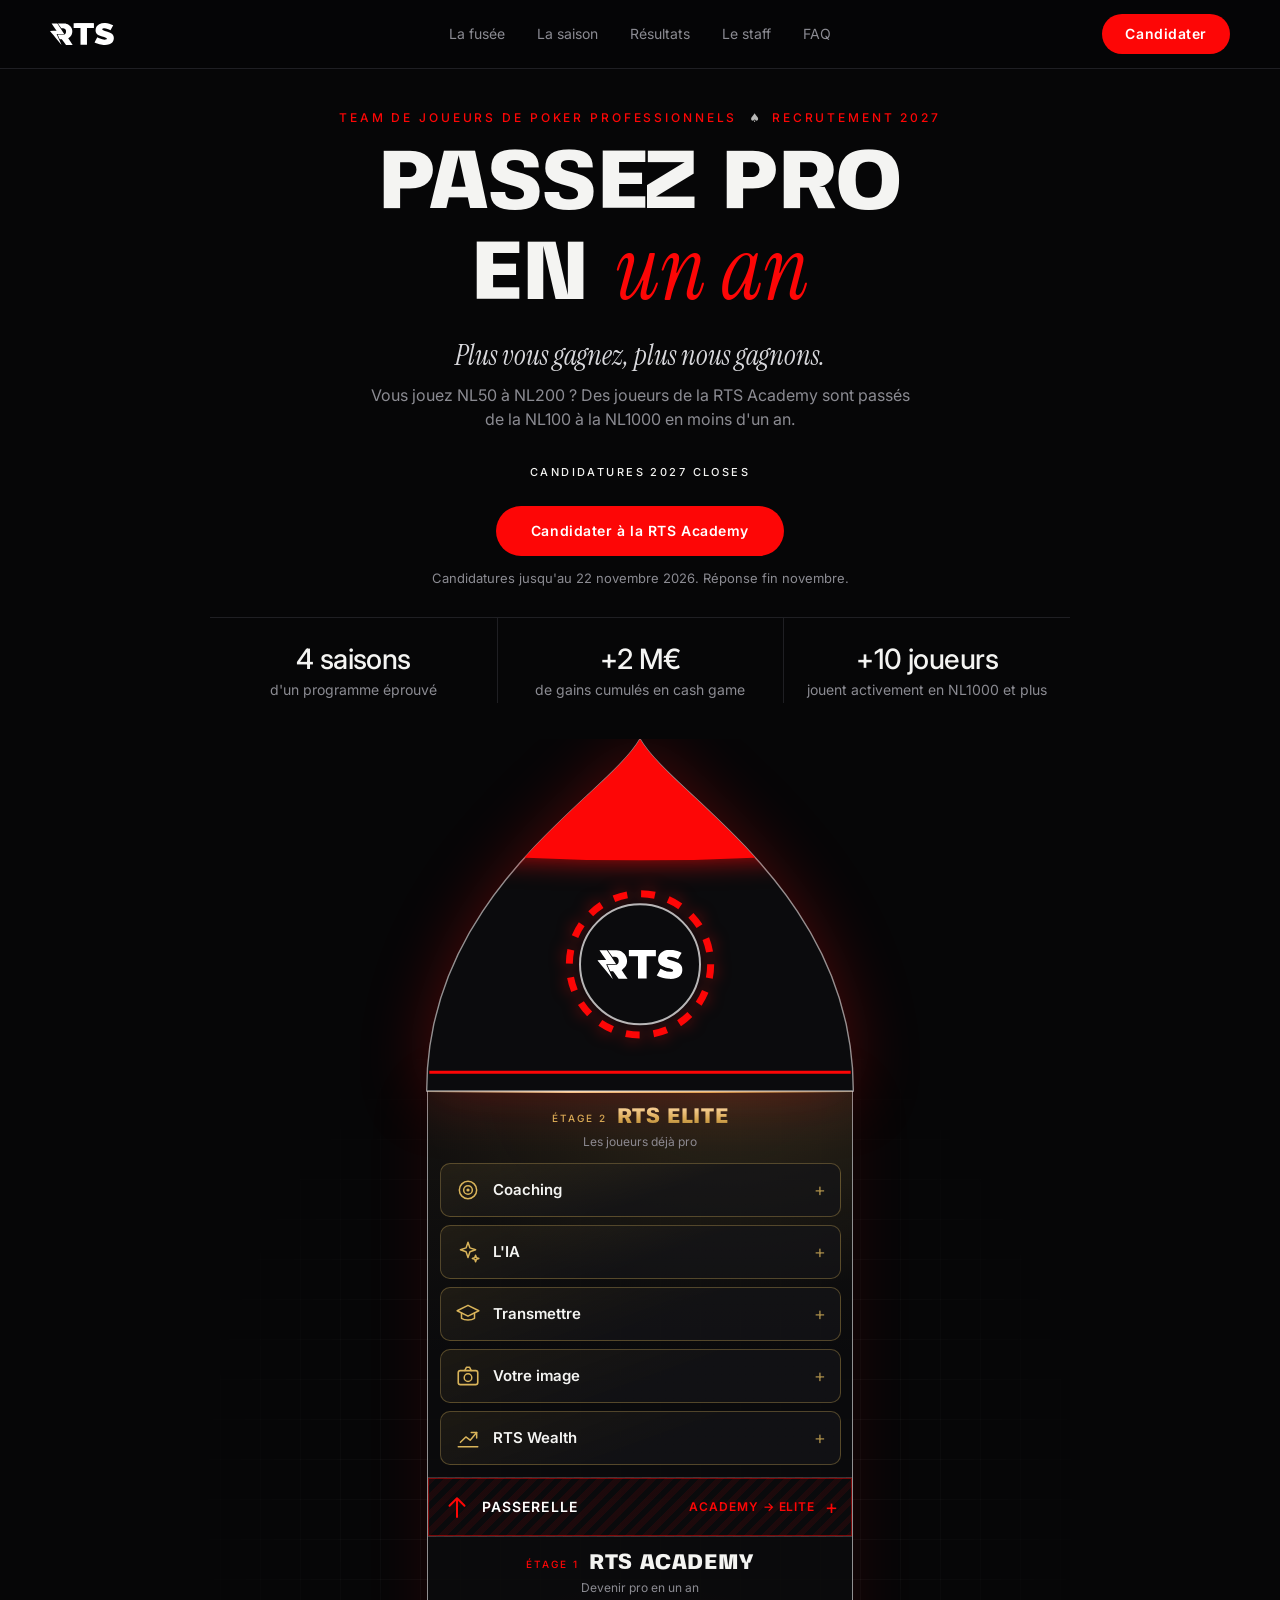
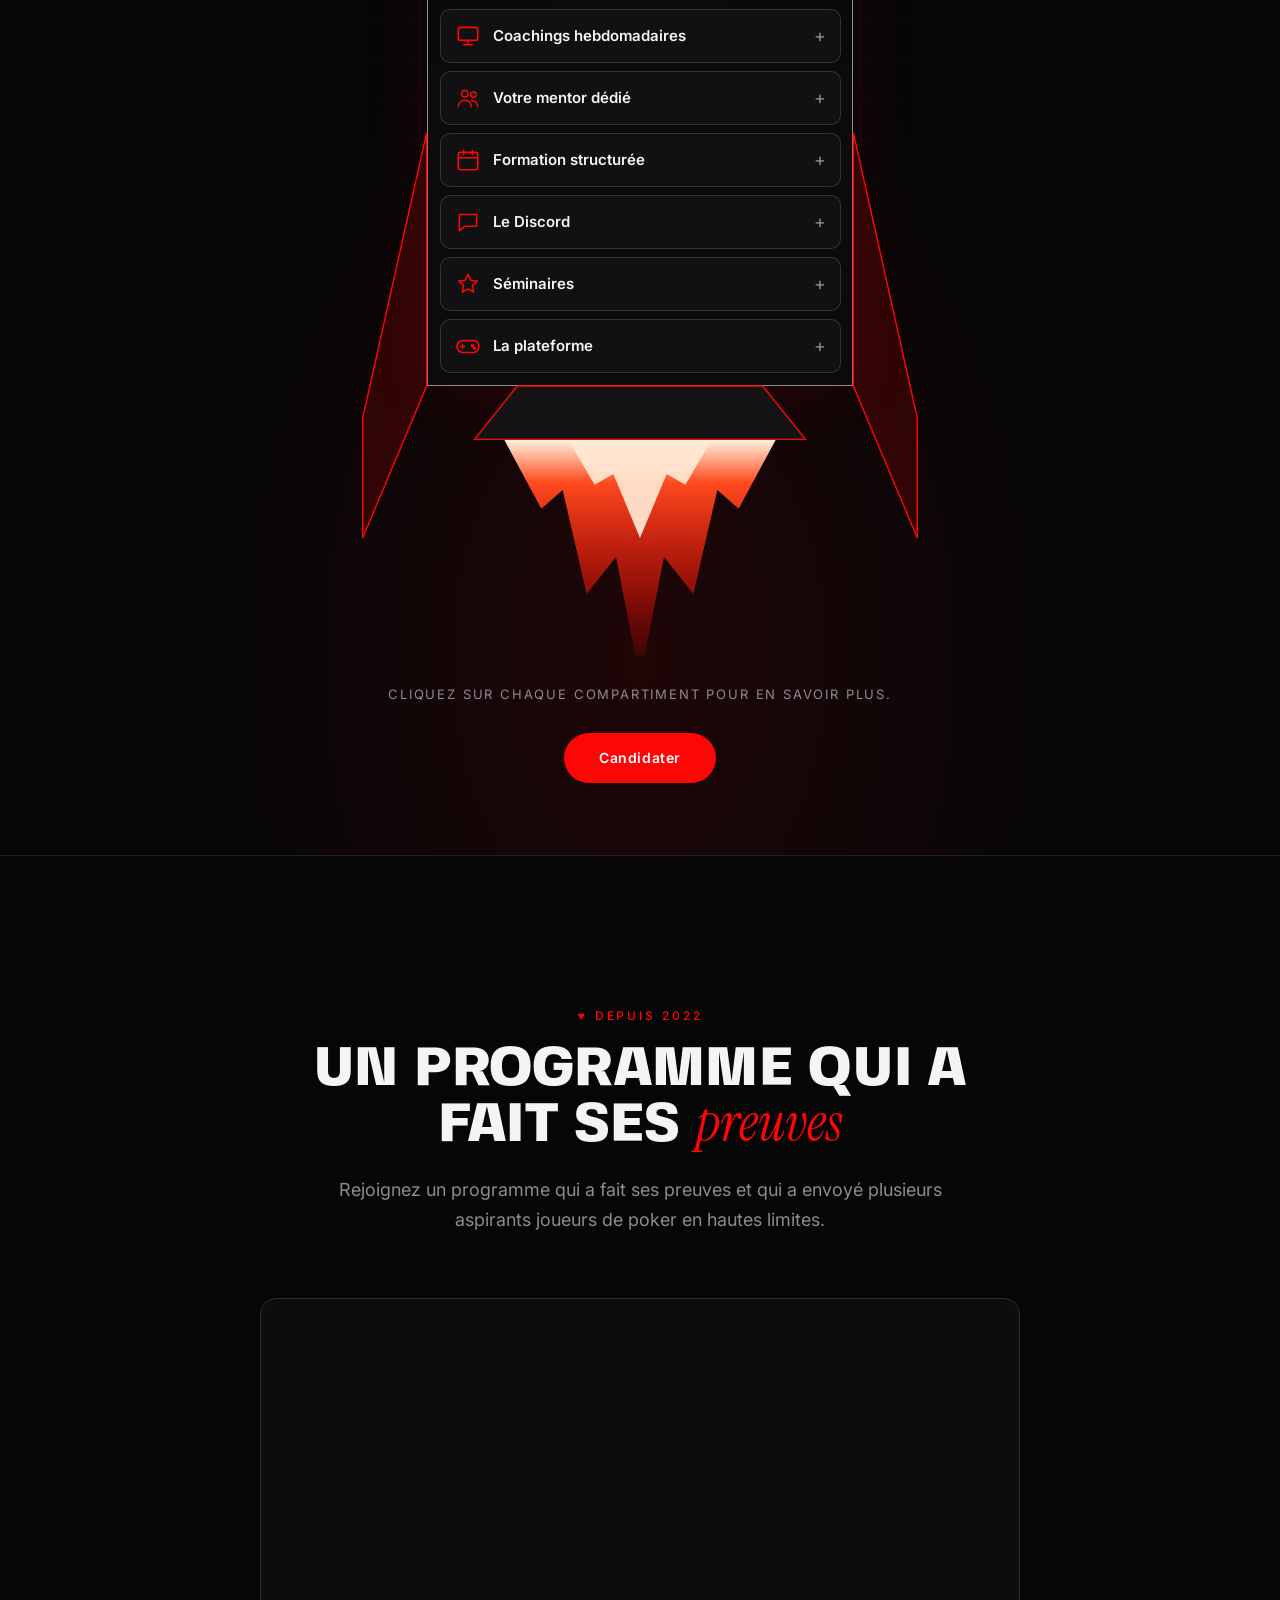
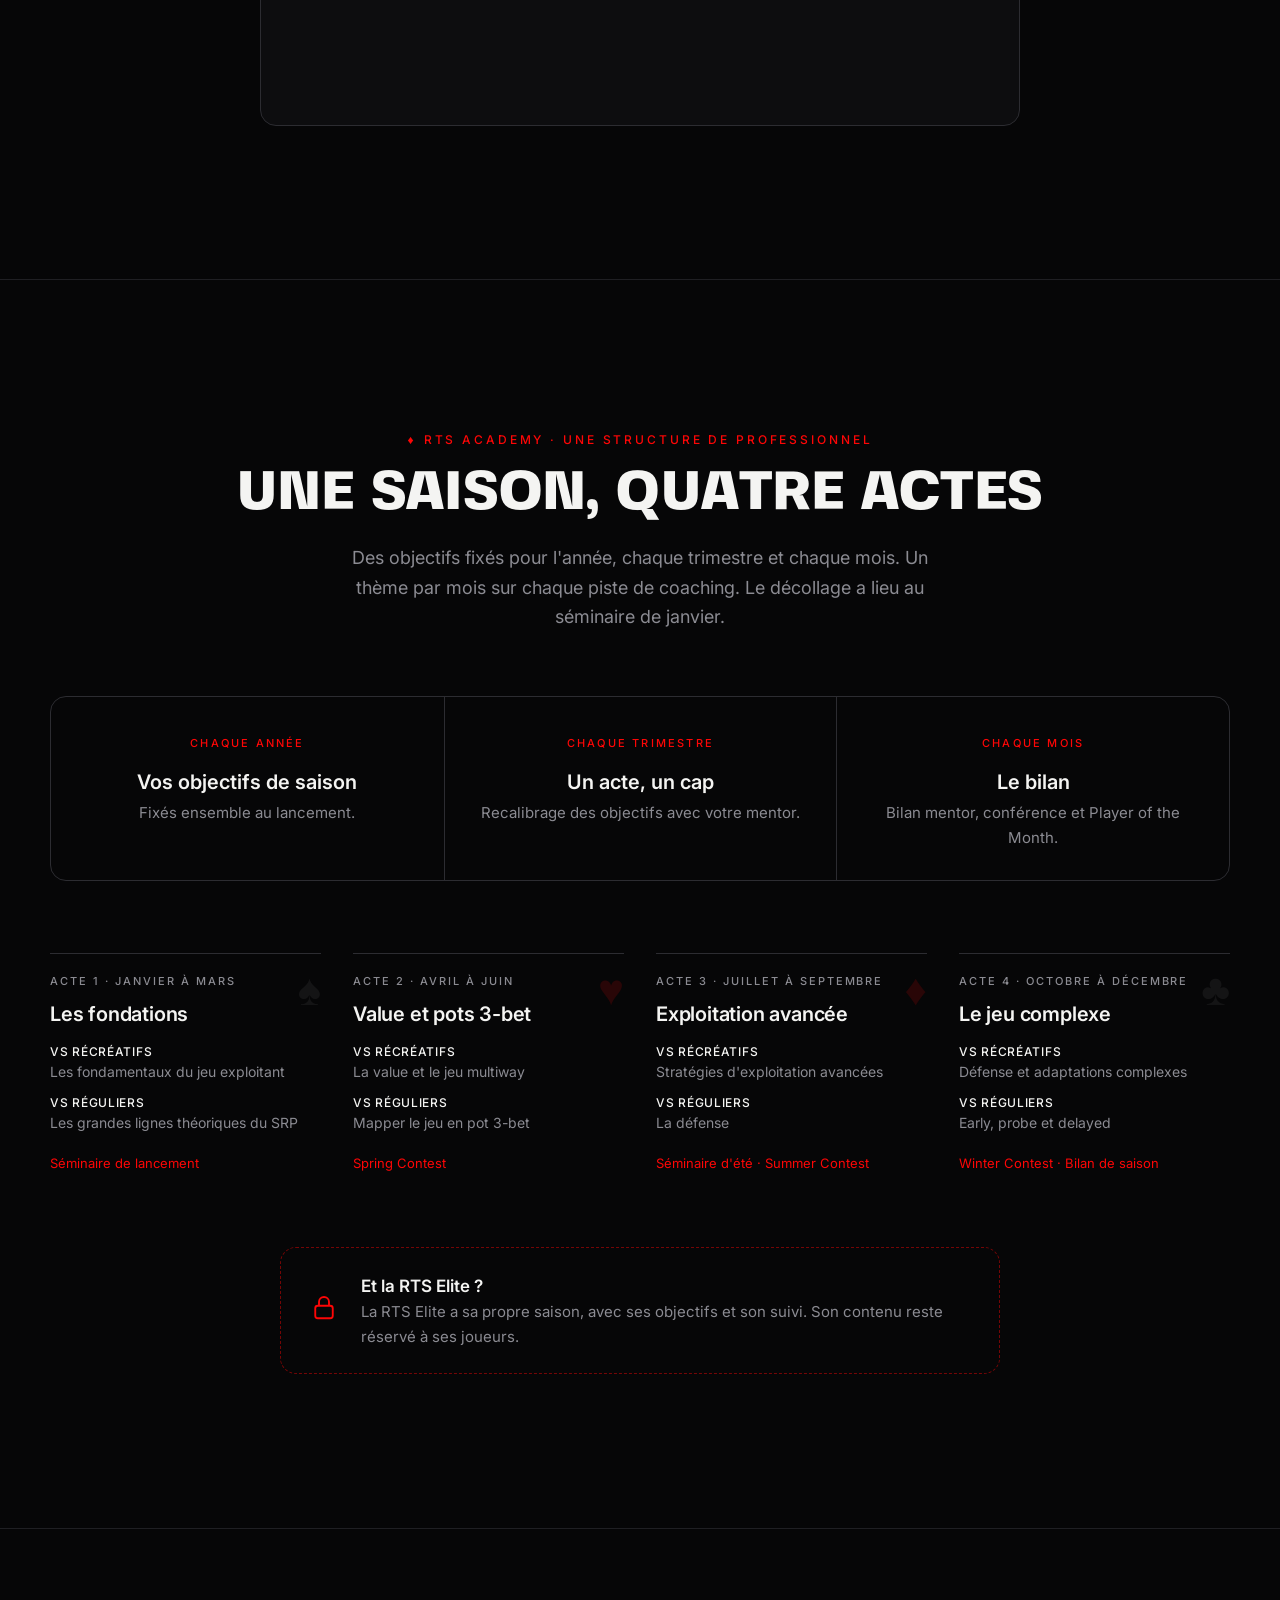
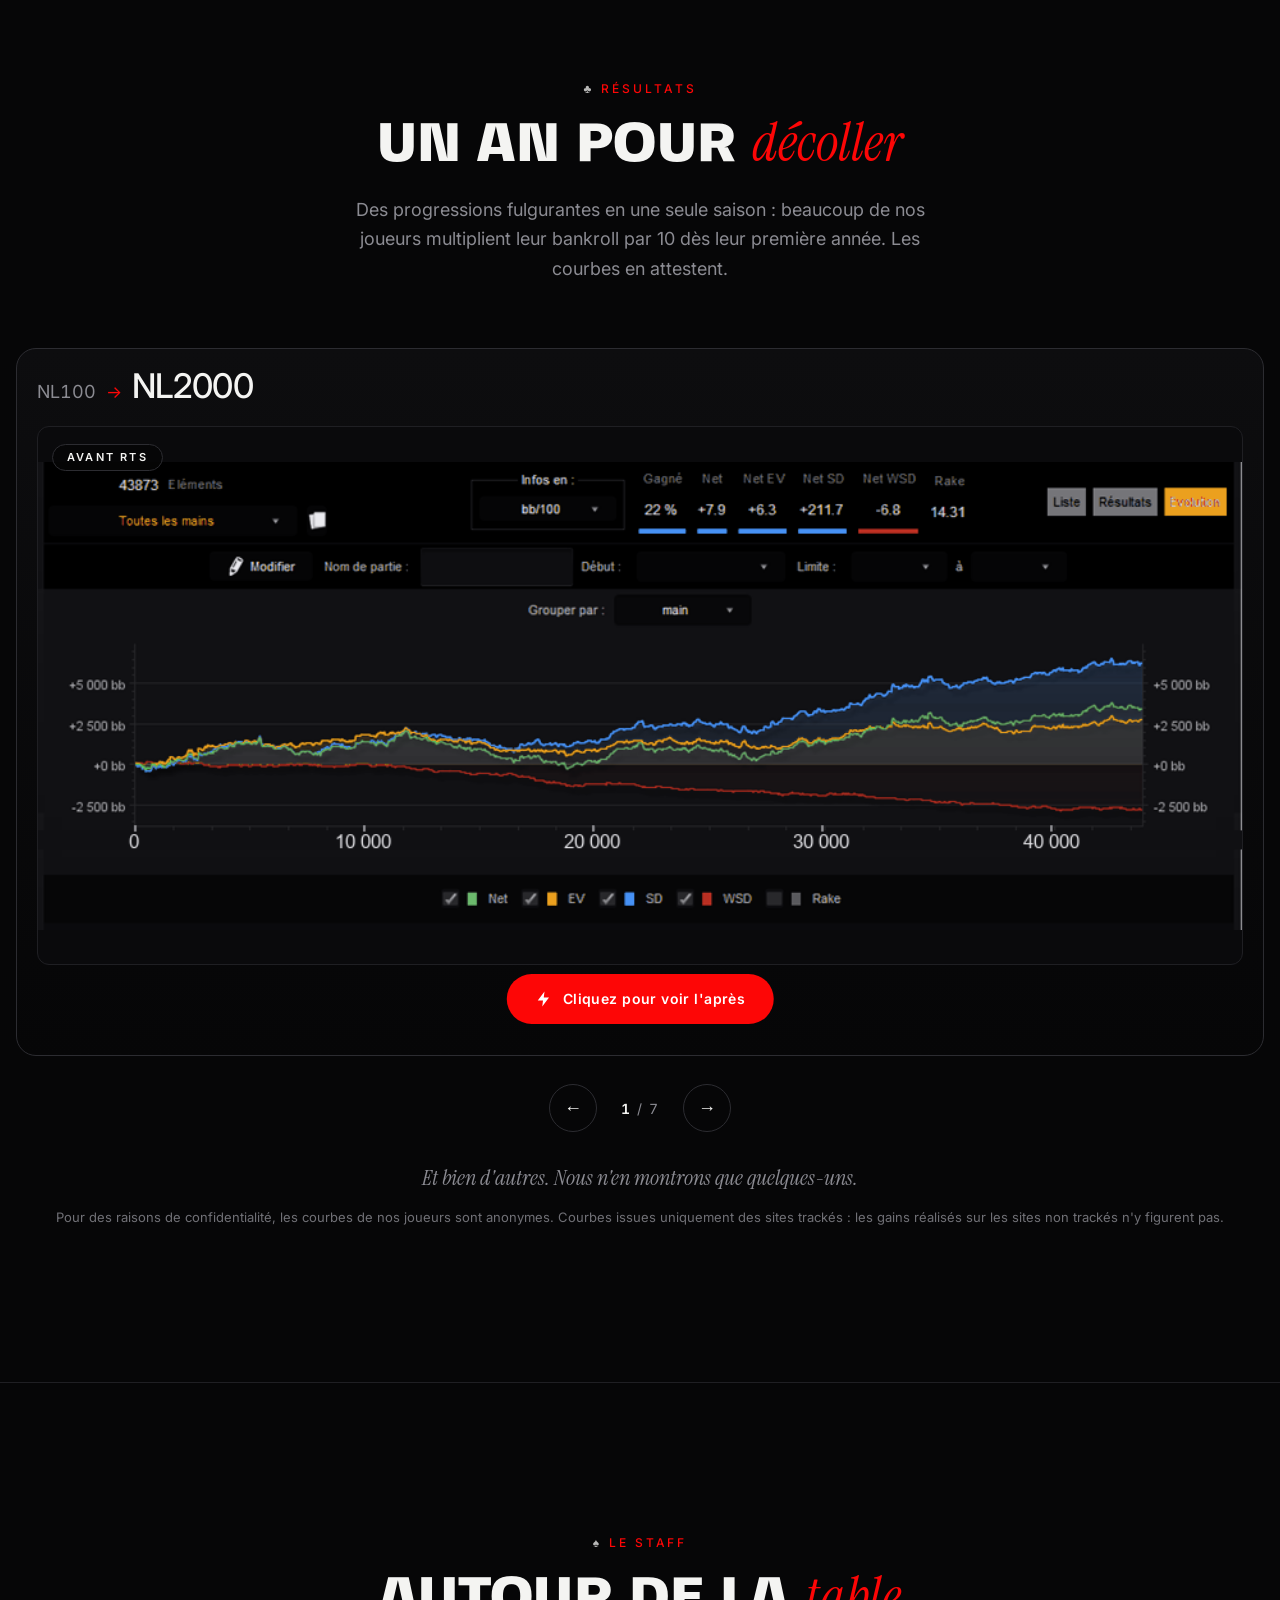
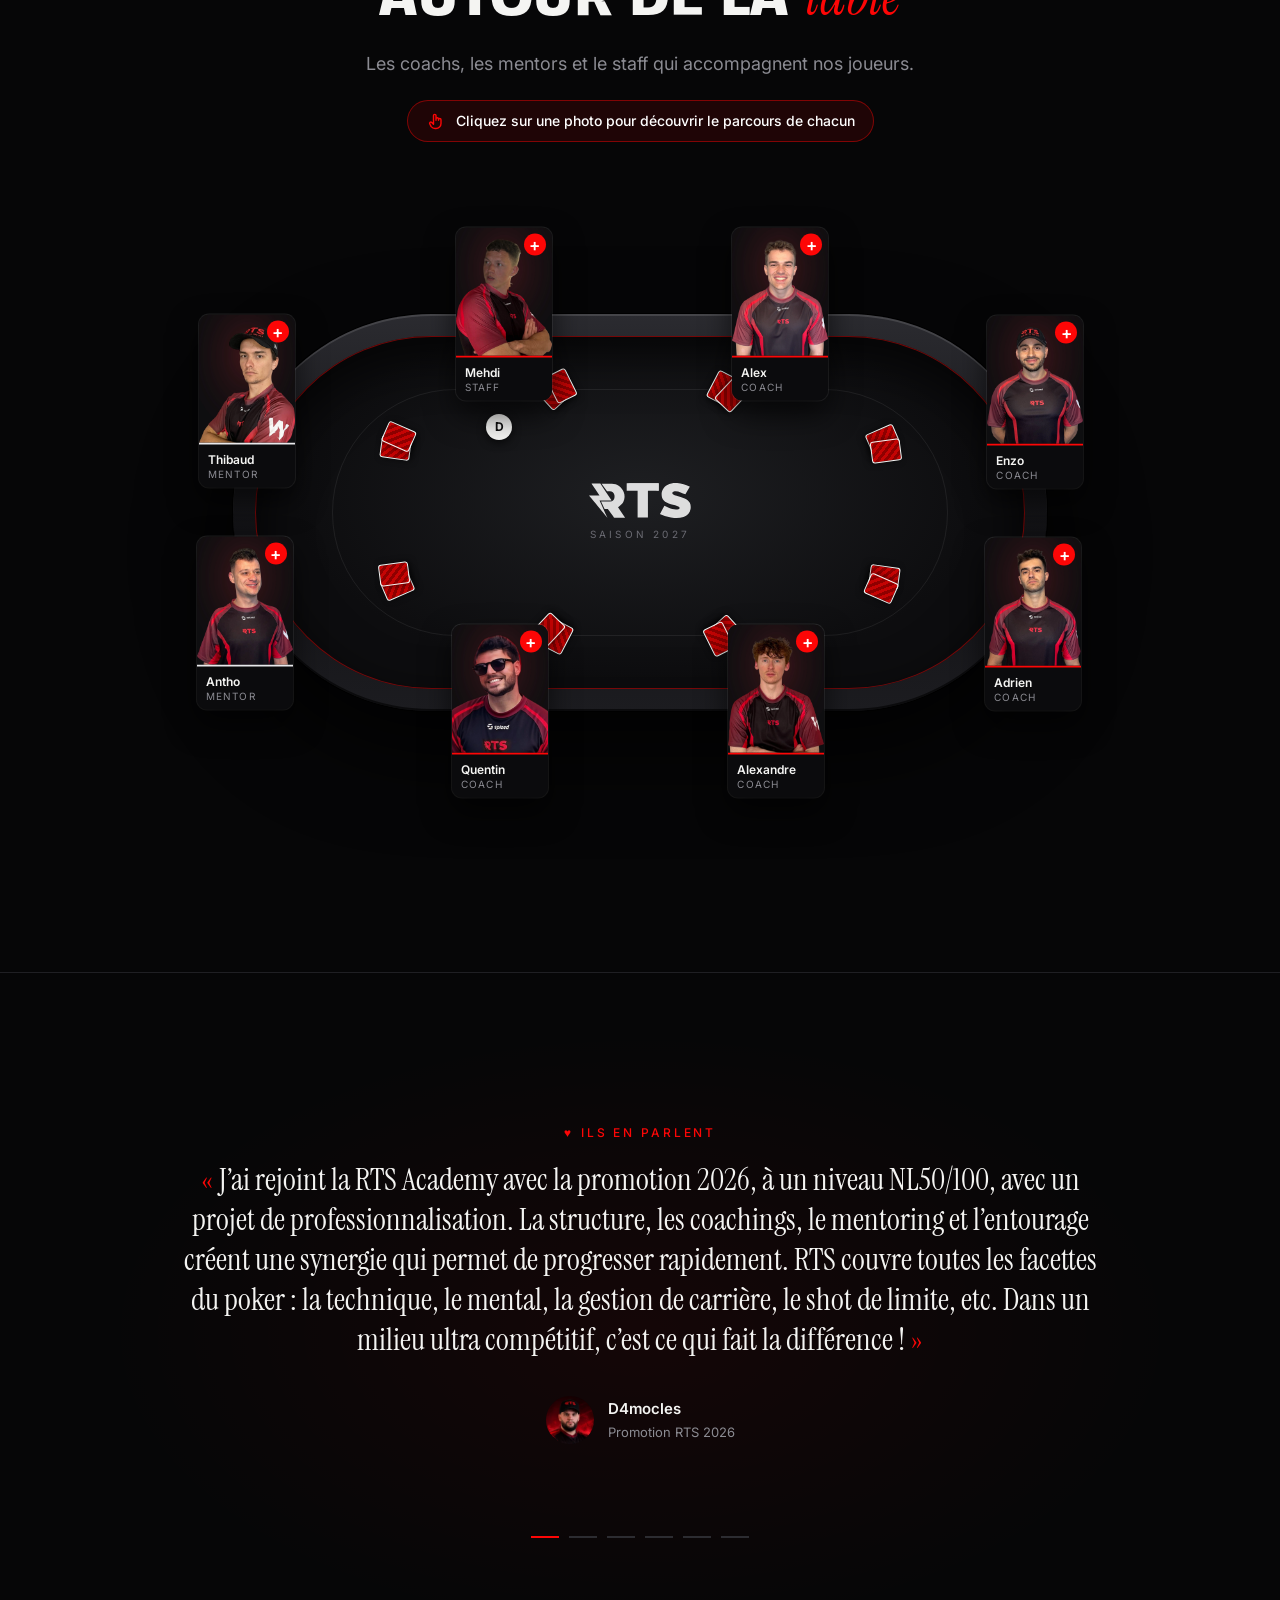
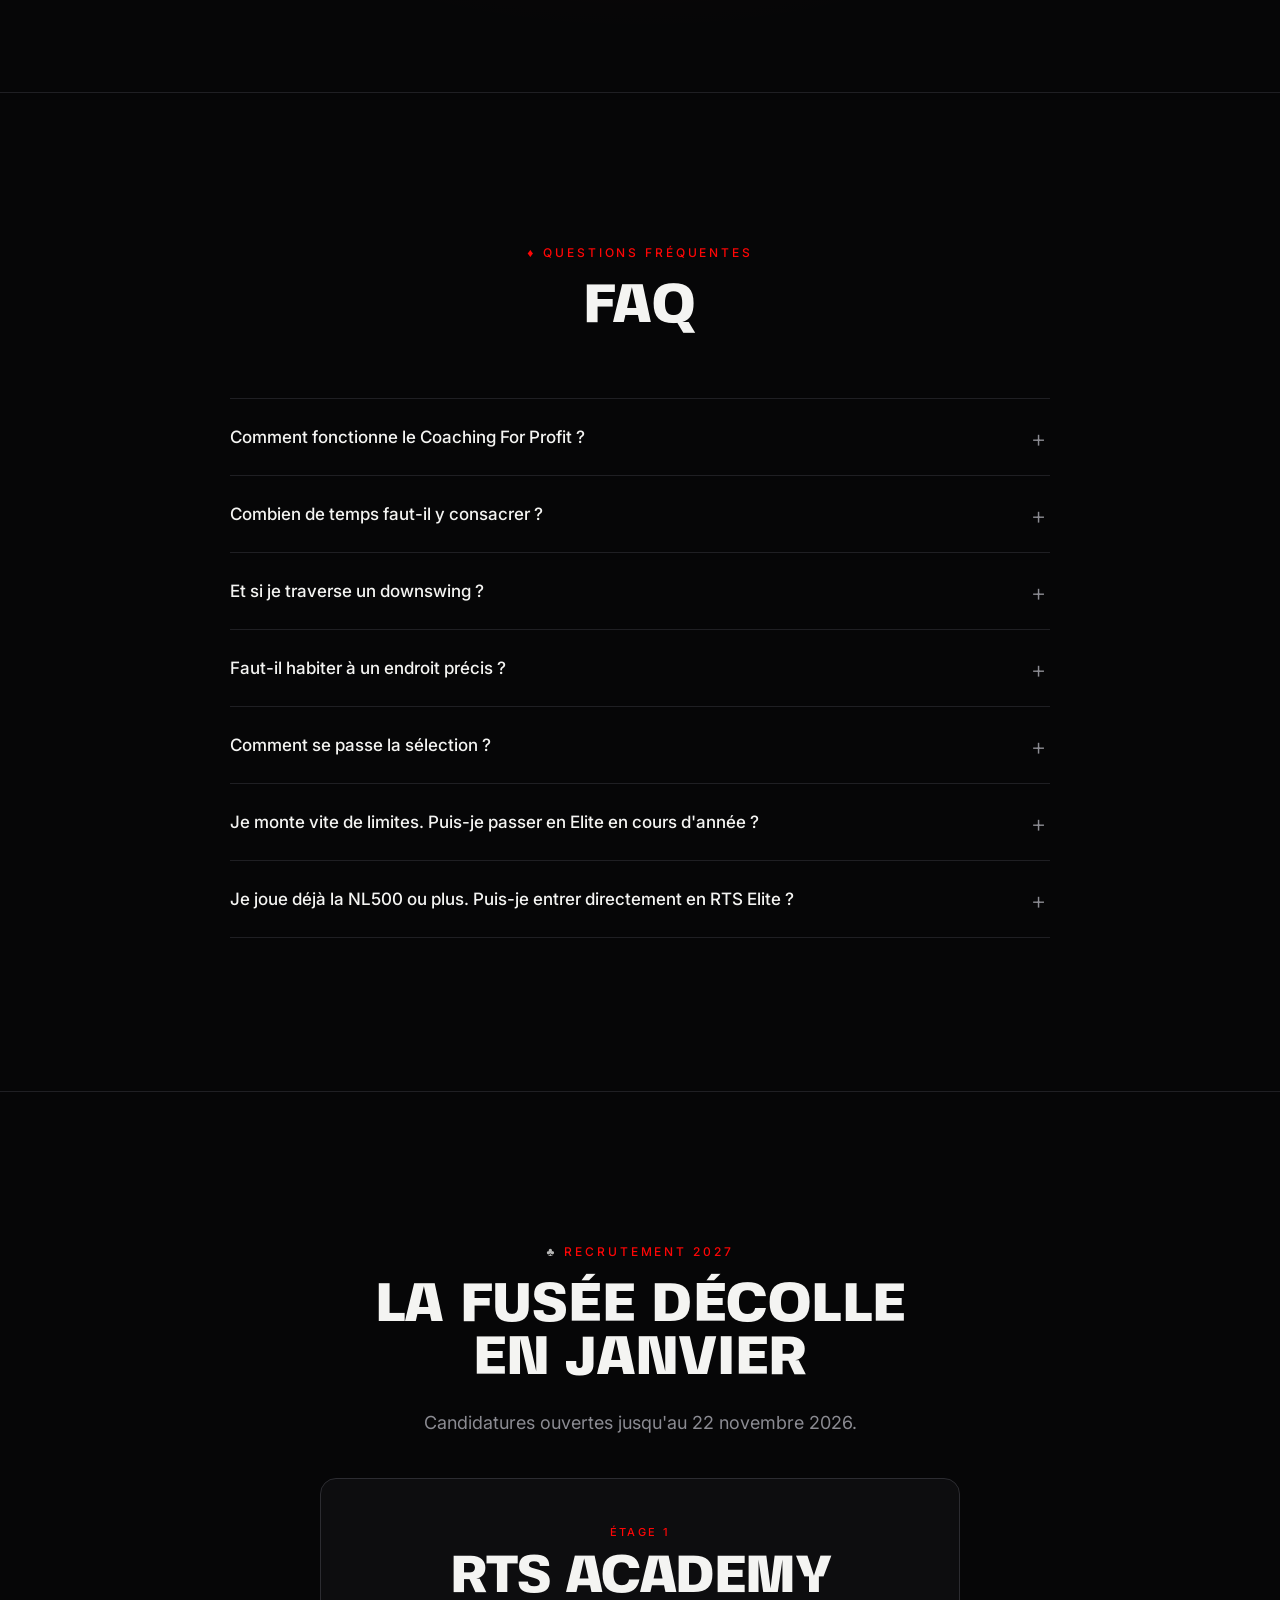
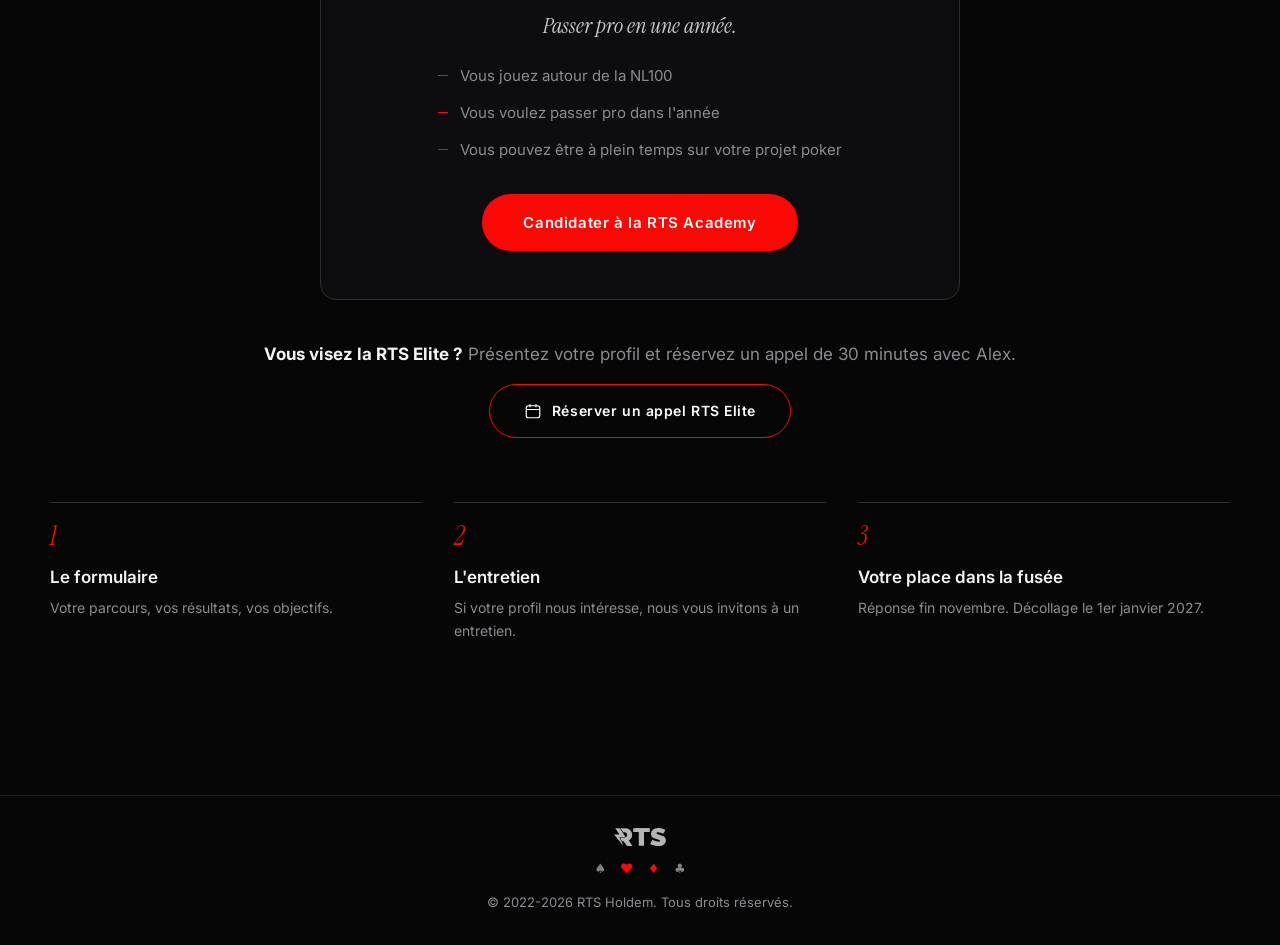
==== index.html @ f613130e "Hero promise + CTA above rocket" ====
<!doctype html>
<html lang="fr">
<head>
  <meta charset="utf-8">
  <meta name="viewport" content="width=device-width, initial-scale=1">
  <title>RTS | Ne ratez pas le décollage · Recrutement 2027</title>
  <meta name="description" content="RTS, team de joueurs de poker professionnels. RTS Academy pour passer pro en une année, RTS Elite pour les joueurs déjà pro. Candidatures 2027 ouvertes jusqu'au 22 novembre.">
  <meta property="og:title" content="RTS | Ne ratez pas le décollage">
  <meta property="og:description" content="Rejoignez l'élite du cash game français. Candidatures 2027 ouvertes jusqu'au 22 novembre.">
  <meta property="og:image" content="img/seminaire.webp">
  <link rel="icon" href="favicon.png">
  <link rel="apple-touch-icon" href="apple-touch-icon.png">
  <link rel="preconnect" href="https://fonts.googleapis.com">
  <link rel="preconnect" href="https://fonts.gstatic.com" crossorigin>
  <link href="https://fonts.googleapis.com/css2?family=Inter:wght@400;500;600&family=Instrument+Serif:ital@0;1&display=swap" rel="stylesheet">
  <link rel="stylesheet" href="style.css?v=2026-10-25a">
</head>
<body>

<!-- ============ NAVIGATION ============ -->
<header class="nav">
  <div class="wrap">
    <a class="nav-logo" href="#top" aria-label="RTS Poker"><img src="img/logo.svg" alt="RTS"></a>
    <nav class="nav-links">
      <a href="#fusee">La fusée</a>
      <a href="#structure">La saison</a>
      <a href="#resultats">Résultats</a>
      <a href="#equipe">Le staff</a>
      <a href="#faq">FAQ</a>
    </nav>
    <a class="btn btn-red btn-sm" href="#candidater">Candidater</a>
  </div>
</header>

<main id="top">

<!-- ============ HERO : titre, compte à rebours, fusée (plan), bouton ============
     Fully centered. The rocket is a static blueprint: each compartment is a <button class="cell" data-room="ID">
     that opens the matching <template class="room-tpl" data-id="ID"> in the centered room. -->
<section class="hero" id="fusee">
  <div class="wrap center">
    <p class="eyebrow">Team de joueurs de poker professionnels <span class="sep" aria-hidden="true">♠︎</span> Recrutement 2027</p>
    <h1>Passez pro<br>en <em>un an</em></h1>
    <p class="hero-sub">Plus vous gagnez, plus nous gagnons.</p>
    <p class="hero-sub2">Vous jouez NL50 à NL200 ? Des joueurs de la RTS Academy sont passés de la NL100 à la NL1000 en moins d'un an.</p>

    <div class="countdown" data-countdown>
      <p class="cd-label">Clôture des candidatures 2027 dans</p>
      <div class="cd-grid">
        <div><b data-d>00</b><span>jours</span></div>
        <div><b data-h>00</b><span>heures</span></div>
        <div><b data-m>00</b><span>min</span></div>
        <div><b data-s>00</b><span>sec</span></div>
      </div>
    </div>
    <div class="hero-cta">
      <a class="btn btn-red" href="#candidater">Candidater à la RTS Academy</a>
      <p class="hero-dl">Candidatures jusqu'au 22 novembre 2026. Réponse fin novembre.</p>
    <div class="facts">
      <div><strong>4 saisons</strong><span>d'un programme éprouvé</span></div>
      <div><strong>+2 M€</strong><span>de gains cumulés en cash game</span></div>
      <div><strong>+10 joueurs</strong><span>jouent activement en NL1000 et plus</span></div>
    </div>
    </div>
  </div>

  <!-- Rocket = static plan, read left to right: engine, stage 1 Academy, passerelle, stage 2 Elite, nose.
       Phone: same blocks stacked upright (nose on top). Each tile = <button data-room="ID"> that opens its room. -->
  <div class="bp-wrap">
    <div class="ship">
      <div class="engine">
        <svg class="h" viewBox="0 0 150 420" aria-hidden="true">
          <defs><linearGradient id="flameH" x1="1" y1="0" x2="0" y2="0"><stop offset="0" stop-color="#fff2e0"/><stop offset=".18" stop-color="#ff4a1f"/><stop offset=".6" stop-color="#ff1a0a" stop-opacity=".55"/><stop offset="1" stop-color="#ff0000" stop-opacity="0"/></linearGradient></defs>
          <path class="speed" d="M-20 120 H-220 M-40 300 H-260 M-10 210 H-120 M-60 80 H-180 M-60 340 H-160"/>
          <path class="flame" d="M110 108 L58 136 L72 152 L-6 170 L22 192 L-70 210 L22 228 L-6 250 L72 268 L58 284 L110 312 Z" fill="url(#flameH)"/>
          <path class="core" d="M110 156 L76 176 L84 190 L36 210 L84 230 L76 244 L110 264 Z"/>
          <path class="bp-fin" d="M340 50 L150 50 L36 2 L126 2 Z M340 370 L150 370 L36 418 L126 418 Z"/>
          <path class="bp-nozzle" d="M150 118 L150 302 L110 334 L110 86 Z"/>
        </svg>
        <svg class="v" viewBox="0 0 420 150" aria-hidden="true">
          <defs><linearGradient id="flameV" x1="0" y1="0" x2="0" y2="1"><stop offset="0" stop-color="#fff2e0"/><stop offset=".18" stop-color="#ff4a1f"/><stop offset=".6" stop-color="#ff1a0a" stop-opacity=".55"/><stop offset="1" stop-color="#ff0000" stop-opacity="0"/></linearGradient></defs>
          <path class="flame" d="M108 40 L136 92 L152 78 L170 156 L192 128 L210 220 L228 128 L250 156 L268 78 L284 92 L312 40 Z" fill="url(#flameV)"/>
          <path class="core" d="M156 40 L176 74 L190 66 L210 114 L230 66 L244 74 L264 40 Z"/>
          <path class="bp-fin" d="M50 -190 L50 0 L2 114 L2 24 Z M370 -190 L370 0 L418 114 L418 24 Z"/>
          <path class="bp-nozzle" d="M118 0 L302 0 L334 40 L86 40 Z"/>
        </svg>
      </div>
      <div class="hull">
        <div class="stage academy">
          <button class="stage-h" data-room="academy"><span>Étage 1</span><strong>RTS Academy</strong><small>Devenir pro en un an</small><i>+</i></button>
          <div class="tiles">
            <button class="tile" data-room="a-coaching"><svg viewBox="0 0 24 24"><rect x="3" y="4" width="18" height="12" rx="2"/><path d="M8 20h8M12 16v4"/></svg><b>Coachings hebdomadaires</b><i>+</i></button>
            <button class="tile" data-room="a-mentor"><svg viewBox="0 0 24 24"><circle cx="9" cy="8" r="3"/><circle cx="17" cy="9" r="2.5"/><path d="M3 20c0-3.3 2.7-6 6-6s6 2.7 6 6M15 14.5c3 0 6 2 6 5.5"/></svg><b>Votre mentor dédié</b><i>+</i></button>
            <button class="tile" data-room="a-structure"><svg viewBox="0 0 24 24"><rect x="3" y="5" width="18" height="16" rx="2"/><path d="M3 10h18M8 3v4M16 3v4"/></svg><b>Formation structurée</b><i>+</i></button>
            <button class="tile" data-room="a-discord"><svg viewBox="0 0 24 24"><path d="M4 5h16v11H9l-5 4z"/></svg><b>Le Discord</b><i>+</i></button>
            <button class="tile" data-room="a-events"><svg viewBox="0 0 24 24"><path d="M12 3l2.6 5.6 6 .7-4.5 4.1 1.2 6L12 16.5 6.7 19.4l1.2-6L3.4 9.3l6-.7z"/></svg><b>Séminaires</b><i>+</i></button>
            <button class="tile" data-room="a-plateforme"><svg viewBox="0 0 24 24"><rect x="2" y="7" width="20" height="11" rx="5"/><path d="M7 10.5v4M5 12.5h4"/><circle cx="16" cy="11.5" r=".9"/><circle cx="18" cy="14" r=".9"/></svg><b>La plateforme</b><i>+</i></button>
          </div>
        </div>
        <button class="tile bridge" data-room="passerelle" aria-label="La passerelle : de la RTS Academy à la RTS Elite"><svg viewBox="0 0 24 24"><path d="M4 12h15M13 6l6 6-6 6"/></svg><b>Passerelle</b><small><span class="long">Academy </span>→ Elite</small><i>+</i></button>
        <div class="stage elite">
          <button class="stage-h" data-room="elite"><span>Étage 2</span><strong>RTS Elite</strong><small>Les joueurs déjà pro</small><i>+</i></button>
          <div class="tiles">
            <button class="tile" data-room="e-coaching"><svg viewBox="0 0 24 24"><circle cx="12" cy="12" r="8"/><circle cx="12" cy="12" r="4"/><circle cx="12" cy="12" r=".8"/></svg><b>Coaching</b><i>+</i></button>
            <button class="tile" data-room="e-ia"><svg viewBox="0 0 24 24"><path d="M12 3l1.8 5.2L19 10l-5.2 1.8L12 17l-1.8-5.2L5 10l5.2-1.8z"/><path d="M19 15l.8 2.2L22 18l-2.2.8L19 21l-.8-2.2L16 18l2.2-.8z"/></svg><b>L'IA</b><i>+</i></button>
            <button class="tile" data-room="e-transmettre"><svg viewBox="0 0 24 24"><path d="M2 9l10-5 10 5-10 5z"/><path d="M6 11v5c3 2 9 2 12 0v-5"/></svg><b>Transmettre</b><i>+</i></button>
            <button class="tile" data-room="e-image"><svg viewBox="0 0 24 24"><rect x="3" y="7" width="18" height="13" rx="2"/><circle cx="12" cy="13.5" r="3.5"/><path d="M9 7l1.5-3h3L15 7"/></svg><b>Votre image</b><i>+</i></button>
            <button class="tile" data-room="e-wealth"><svg viewBox="0 0 24 24"><path d="M3 20h18M5 16l5-5 4 3 6-7"/><path d="M15 7h5v5"/></svg><b>RTS Wealth</b><i>+</i></button>
          </div>
        </div>
      </div>
      <div class="nose">
        <svg class="h" viewBox="0 0 264 420" aria-hidden="true"><defs><clipPath id="capH"><path d="M0 50 C150 50 220 185 264 210 C220 235 150 370 0 370 Z"/></clipPath></defs><path class="bp-hull" d="M0 50 C150 50 220 185 264 210 C220 235 150 370 0 370 Z"/><path class="bp-tip" clip-path="url(#capH)" d="M184 0 Q162 210 184 420 L300 420 L300 0 Z"/><path class="bp-stripe" d="M14 52 V368"/><circle class="bp-ring" cx="95" cy="210" r="53"/><circle class="bp-port" cx="95" cy="210" r="45"/><image href="img/logo.svg" x="63" y="199" width="64" height="22"/></svg>
        <svg class="v" viewBox="0 0 420 264" aria-hidden="true"><defs><clipPath id="capV"><path d="M50 264 C50 114 185 44 210 0 C235 44 370 114 370 264 Z"/></clipPath></defs><path class="bp-hull" d="M50 264 C50 114 185 44 210 0 C235 44 370 114 370 264 Z"/><path class="bp-tip" clip-path="url(#capV)" d="M0 80 Q210 102 420 80 L420 -40 L0 -40 Z"/><path class="bp-stripe" d="M52 250 H368"/><circle class="bp-ring" cx="210" cy="169" r="53"/><circle class="bp-port" cx="210" cy="169" r="45"/><image href="img/logo.svg" x="178" y="158" width="64" height="22"/></svg>
      </div>
    </div>
  </div>

  <div class="wrap center">
    <p class="bp-hint">Cliquez sur chaque compartiment pour en savoir plus.</p>
    <a class="btn btn-red" href="#candidater">Candidater</a>
  </div>
</section>

<!-- ============ LES SALLES DE LA FUSÉE ============
     One <template class="room-tpl"> per compartment, in reading order (the room arrows follow this order).
     data-img = photo shown on top. Missing file = elegant placeholder. Photos go in img/fusee/<id>.webp -->
<div hidden>
<template class="room-tpl" data-id="academy" data-img="img/fusee/academy.webp">
  <p class="r-tag">Étage 1 · RTS Academy</p>
  <h3 class="r-title">Passer pro en une année</h3>
  <p>Pour les joueurs qui jouent autour de la NL100 et qui veulent devenir professionnels dans l'année. Un programme d'un an, au moins 35 heures par semaine, au sein d'une équipe qui vise les plus hautes limites.</p>
</template>
<template class="room-tpl" data-id="a-coaching" data-img="img/fusee/a-coaching.webp">
  <p class="r-tag">RTS Academy · Coachings</p>
  <h3 class="r-title">Des coachings chaque semaine</h3>
  <p>En petits groupes, face aux joueurs récréatifs et face aux réguliers. Un fil directeur sur toute l'année, construit par les coachs.</p>
  <p class="r-hint">Cliquez sur une photo pour découvrir son parcours.</p>
  <div class="r-faces"><button class="face" data-person="Enzo"><img src="img/equipe-enzo.webp?v=5" alt=""><span>Enzo</span></button><button class="face" data-person="Adrien"><img src="img/equipe-adrien.webp?v=5" alt=""><span>Adrien</span></button><button class="face" data-person="Alexandre"><img src="img/equipe-alexandre.webp?v=5" alt=""><span>Alexandre</span></button></div>
</template>
<template class="room-tpl" data-id="a-mentor" data-img="img/fusee/a-mentor.webp?v=4">
  <p class="r-tag">RTS Academy · Mentorat</p>
  <h3 class="r-title">Votre mentor dédié</h3>
  <p>Chaque joueur est suivi par son propre mentor, un joueur de la RTS Elite qui a déjà accompli ce que vous voulez accomplir. Une vraie relation se crée avec un joueur plus expérimenté : il connaît le chemin parce qu'il l'a déjà parcouru, et il vous aide à atteindre vos objectifs.</p>
  <p>Il répond à vos mains sur le Discord et fait un bilan avec vous chaque mois.</p>
  <p class="r-hint">Cliquez sur une photo pour découvrir son parcours.</p>
  <div class="r-faces"><button class="face" data-person="Antho"><img src="img/equipe-anthony.webp?v=5" alt=""><span>Antho</span></button><button class="face" data-person="Thibaud"><img src="img/equipe-thibaud.webp?v=5" alt=""><span>Thibaud</span></button><button class="face" data-person="Matteo"><img src="img/equipe-matteo.webp?v=5" alt=""><span>Matteo</span></button><button class="face" data-person="Mentor 2027" data-kind="mentor" data-role="Promotion RTS 2027" data-tags="Team RTS Elite" data-bio="De nouveaux mentors pour 2027, issus des meilleurs talents de la RTS Academy, seront dévoilés prochainement."><img src="img/equipe-photo-a-venir.webp" alt=""><span>Mentor 2027</span></button></div>
</template>
<template class="room-tpl" data-id="a-structure" data-img="img/fusee/a-structure.webp">
  <p class="r-tag">RTS Academy · Formation structurée</p>
  <h3 class="r-title">Une formation structurée</h3>
  <p>L'année est découpée en trimestres et en mois. D'un côté, nous fixons avec vous vos objectifs de l'année, de chaque trimestre et de chaque mois : la structure dont a besoin un joueur professionnel.</p>
  <p>De l'autre, la formation suit la même structure : un acte par trimestre, un thème par mois sur chaque piste de coaching.</p>
  <div class="r-steps"><span>Année</span><i></i><span>Trimestre</span><i></i><span>Mois</span></div>
  <a class="r-link" href="#structure" data-close>Voir la saison en détail</a>
</template>
<template class="room-tpl" data-id="a-discord" data-img="img/fusee/a-discord.webp?v=3">
  <p class="r-tag">RTS Academy · Communauté</p>
  <h3 class="r-title">Le QG de la RTS</h3>
  <p>Le Discord est le quartier général de la RTS. C'est là que tout se passe, tous les jours : vous postez vos mains, posez vos questions et échangez avec les autres joueurs, les mentors et les coachs.</p>
  <p>Vous y apprenez énormément, et vous ne grindez plus jamais seul.</p>
</template>
<template class="room-tpl" data-id="a-events" data-img="img/fusee/a-events.webp?v=2">
  <p class="r-tag">RTS Academy · Événements</p>
  <h3 class="r-title">Séminaires et contests</h3>
  <p>Séminaire de lancement en janvier, séminaire d'été, une conférence chaque mois, des contests par équipes au printemps, en été et en hiver, et le Player of the Month.</p>
  <p class="r-note"><strong>Un aperçu ?</strong> Regardez notre conférence <a href="https://www.youtube.com/watch?v=Z2lFgtQa9RI" target="_blank" rel="noopener">La réalité du monde du poker professionnel</a> sur YouTube.</p>
</template>
<template class="room-tpl" data-id="a-plateforme" data-img="img/fusee/a-plateforme.webp?v=2">
  <p class="r-tag">RTS Academy · Plateforme</p>
  <h3 class="r-title">Votre saison, une aventure</h3>
  <p>Sur la plateforme RTS, votre progression devient un jeu. Chaque session jouée, chaque main revue et chaque coaching suivi vous rapporte de l'XP : vous montez de niveau, enchaînez les séries et débloquez des succès et des skins pour votre personnage.</p>
  <p>Toute l'équipe se retrouve en direct dans le QG RTS, et tout votre suivi est au même endroit : objectifs de volume, stratégies, quiz et coachings.</p>
  <p class="r-hint">Aperçu avec des joueurs fictifs.</p>
</template>
<template class="room-tpl" data-id="passerelle" data-img="img/fusee/passerelle.webp?v=2">
  <p class="r-tag">Passerelle</p>
  <h3 class="r-title">De la RTS Academy à la RTS Elite</h3>
  <p>Vous montez vite ? Pas besoin d'attendre la saison suivante. Les joueurs de l'Academy qui grimpent rapidement, notamment en atteignant la NL1000 (5/10), peuvent rejoindre la RTS Elite en cours d'année. La décision revient au head coach, au manager de la RTS Academy et au manager de la RTS Elite.</p>
</template>
<template class="room-tpl" data-id="elite" data-img="img/fusee/elite.webp">
  <p class="r-tag">Étage 2 · RTS Elite</p>
  <h3 class="r-title">Le cercle des joueurs pro</h3>
  <p>Des joueurs déjà professionnels, jusqu'en NL2000. La plupart sont passés par la RTS Academy et ont signé à nouveau pour continuer à évoluer dans la structure.</p>
  <p class="r-note"><strong>Vous jouez déjà la NL500, la NL1000 ou la NL2000 ?</strong> Nous ne recrutons pas activement pour la RTS Elite, mais il nous arrive d'ouvrir une place à un joueur prometteur. Présentez votre profil et <a href="https://calendly.com/alexis-lahire-rtsholdem/candidature-rts-elite" target="_blank" rel="noopener">réservez un appel avec Alex</a>.</p>
</template>
<template class="room-tpl" data-id="e-coaching" data-img="img/fusee/e-coaching.webp?v=2">
  <p class="r-tag">RTS Elite · Coaching</p>
  <h3 class="r-title">Des coachs plus expérimentés</h3>
  <p>Des coachings chaque semaine avec des coachs plus expérimentés, joueurs des plus grosses limites.</p>
  <p class="r-hint">Cliquez sur une photo pour découvrir son parcours.</p>
  <div class="r-faces"><button class="face" data-person="Alex"><img src="img/equipe-alex.webp?v=5" alt=""><span>Alex</span></button><button class="face" data-person="Adrien"><img src="img/equipe-adrien.webp?v=5" alt=""><span>Adrien</span></button><button class="face" data-person="Quentin"><img src="img/equipe-quentin.webp?v=5" alt=""><span>Quentin</span></button><button class="face" data-person="Alexandre"><img src="img/equipe-alexandre.webp?v=5" alt=""><span>Alexandre</span></button></div>
</template>
<template class="room-tpl" data-id="e-ia" data-img="img/fusee/e-ia.webp?v=2">
  <p class="r-tag">RTS Elite · IA</p>
  <h3 class="r-title">Des joueurs de poker next gen</h3>
  <p>Nous vous apprenons à utiliser l'IA au quotidien pour faire de vous des joueurs de poker next gen : analyser votre jeu, retravailler vos coachings, préparer vos sessions et organiser votre étude. Un avantage que très peu de joueurs ont aujourd'hui.</p>
  <p>Et nous utilisons nous-mêmes l'IA pour maximiser votre progression et garantir un apprentissage le plus complet possible.</p>
</template>
<template class="room-tpl" data-id="e-transmettre" data-img="img/fusee/e-transmettre.webp?v=2">
  <p class="r-tag">RTS Elite · Transmettre</p>
  <h3 class="r-title">Devenir mentor, devenir coach</h3>
  <p>Nos mentors sont des joueurs de la RTS Elite. Les meilleurs profils peuvent aussi rejoindre l'équipe de coachs.</p>
</template>
<template class="room-tpl" data-id="e-image" data-img="img/fusee/e-image.webp?v=3">
  <p class="r-tag">RTS Elite · Image</p>
  <h3 class="r-title">Développer votre image</h3>
  <p>Des conseils en création de contenu pour construire votre image et développer vos réseaux sociaux.</p>
</template>
<template class="room-tpl" data-id="e-wealth" data-img="img/fusee/e-wealth.webp?v=3">
  <p class="r-tag">RTS Elite · RTS Wealth</p>
  <h3 class="r-title">Faire fructifier vos gains</h3>
  <p>Avec nos partenaires financiers : des solutions pour investir vos gains, l'accès à la banque privée et au crédit, un levier difficile à obtenir quand on est joueur de poker.</p>
</template>
</div>

<!-- ============ UN PROGRAMME QUI A FAIT SES PREUVES ============ -->
<section class="section" id="preuves">
  <div class="wrap">
    <div class="head center">
      <p class="eyebrow"><span class="suit red" aria-hidden="true">♥︎</span>Depuis 2022</p>
      <h2>Un programme qui a<br>fait ses <em>preuves</em></h2>
      <p class="lead">Rejoignez un programme qui a fait ses preuves et qui a envoyé plusieurs aspirants joueurs de poker en hautes limites.</p>
    </div>
    <div class="video">
      <iframe src="https://www.youtube-nocookie.com/embed/U8B3KaKYEY0" title="Séminaire RTS" loading="lazy" allow="accelerometer; autoplay; clipboard-write; encrypted-media; gyroscope; picture-in-picture" allowfullscreen></iframe>
    </div>
  </div>
</section>

<!-- ============ LA SAISON (RTS Academy) ============
     The 4 acts come from Notion "Programme 2027 · Academy". Update there first, then here.
     The Elite season stays private (Alexis, 2026-10-20). -->
<section class="section" id="structure">
  <div class="wrap">
    <div class="head center">
      <p class="eyebrow"><span class="suit red" aria-hidden="true">♦︎</span>RTS Academy · une structure de professionnel</p>
      <h2>Une saison, quatre actes</h2>
      <p class="lead">Des objectifs fixés pour l'année, chaque trimestre et chaque mois. Un thème par mois sur chaque piste de coaching. Le décollage a lieu au séminaire de janvier.</p>
    </div>
    <div class="cadence">
      <div><span class="c-k">Chaque année</span><strong>Vos objectifs de saison</strong><p>Fixés ensemble au lancement.</p></div>
      <div><span class="c-k">Chaque trimestre</span><strong>Un acte, un cap</strong><p>Recalibrage des objectifs avec votre mentor.</p></div>
      <div><span class="c-k">Chaque mois</span><strong>Le bilan</strong><p>Bilan mentor, conférence et Player of the Month.</p></div>
    </div>
    <div class="acts">
      <div class="act" data-suit="♠︎"><p class="act-n">Acte 1 · Janvier à mars</p><h3>Les fondations</h3><ul><li><b>vs récréatifs</b>Les fondamentaux du jeu exploitant</li><li><b>vs réguliers</b>Les grandes lignes théoriques du SRP</li></ul><p class="act-ev">Séminaire de lancement</p></div>
      <div class="act" data-suit="♥︎"><p class="act-n">Acte 2 · Avril à juin</p><h3>Value et pots 3-bet</h3><ul><li><b>vs récréatifs</b>La value et le jeu multiway</li><li><b>vs réguliers</b>Mapper le jeu en pot 3-bet</li></ul><p class="act-ev">Spring Contest</p></div>
      <div class="act" data-suit="♦︎"><p class="act-n">Acte 3 · Juillet à septembre</p><h3>Exploitation avancée</h3><ul><li><b>vs récréatifs</b>Stratégies d'exploitation avancées</li><li><b>vs réguliers</b>La défense</li></ul><p class="act-ev">Séminaire d'été · Summer Contest</p></div>
      <div class="act" data-suit="♣︎"><p class="act-n">Acte 4 · Octobre à décembre</p><h3>Le jeu complexe</h3><ul><li><b>vs récréatifs</b>Défense et adaptations complexes</li><li><b>vs réguliers</b>Early, probe et delayed</li></ul><p class="act-ev">Winter Contest · Bilan de saison</p></div>
    </div>
    <div class="elite-season">
      <span class="lock" aria-hidden="true"><svg viewBox="0 0 24 24"><rect x="5" y="11" width="14" height="10" rx="2"/><path d="M8 11V8a4 4 0 0 1 8 0v3"/></svg></span>
      <div><strong>Et la RTS Elite ?</strong><p>La RTS Elite a sa propre saison, avec ses objectifs et son suivi. Son contenu reste réservé à ses joueurs.</p></div>
    </div>
  </div>
</section>

<!-- ============ RÉSULTATS : un joueur à la fois, l'avant puis l'après ============
     One <article class="slide"> per player, anonymous (no names anywhere here). Graphs: img/resultat-N-avant.webp and img/resultat-N-apres.webp.
     Slide with class "pending" = curves not received yet (hides the lightning button). Testimonial: <blockquote class="res-quote">, real quote only. -->
<section class="section" id="resultats">
  <div class="wrap">
    <div class="head center">
      <p class="eyebrow"><span class="suit" aria-hidden="true">♣︎</span>Résultats</p>
      <h2>Un an pour <em>décoller</em></h2>
      <p class="lead">Des progressions fulgurantes en une seule saison : beaucoup de nos joueurs multiplient leur bankroll par 10 dès leur première année. Les courbes en attestent.</p>
    </div>

    <div class="res" id="res">
      <article class="slide active">
        <header><p class="jump"><span>NL100</span><i>→</i><strong>NL2000</strong></p></header>
        <div class="gbox">
          <div class="g before"><img src="img/resultat-1-avant.webp?v=9" alt="Courbe de gains avant RTS" loading="lazy"></div>
          <div class="g after"><img src="img/resultat-1-apres.webp?v=9" alt="Courbe de gains après RTS" loading="lazy"></div>
        </div>
      </article>
      <article class="slide">
        <header><p class="jump"><span>NL100</span><i>→</i><strong>NL2000</strong></p></header>
        <div class="gbox">
          <div class="g before"><img src="img/resultat-2-avant.webp?v=9" alt="Courbe de gains avant RTS" loading="lazy"></div>
          <div class="g after"><img src="img/resultat-2-apres.webp?v=9" alt="Courbe de gains après RTS" loading="lazy"></div>
        </div>
      </article>
      <article class="slide">
        <header><p class="jump"><span>NL100</span><i>→</i><strong>NL600</strong></p></header>
        <div class="gbox tall">
          <div class="g before"><img src="img/resultat-5-avant.webp?v=9" alt="Courbe de gains avant RTS" loading="lazy"></div>
          <div class="g after"><img src="img/resultat-5-apres.webp?v=9" alt="Courbe de gains après RTS" loading="lazy"></div>
        </div>
      </article>
      <article class="slide">
        <header><p class="jump"><span>NL100</span><i>→</i><strong>NL1000</strong><em class="jump-note">shots en cours</em></p></header>
        <div class="gbox">
          <div class="g before"><img src="img/resultat-6-avant.webp?v=1" alt="Courbe de gains avant RTS" loading="lazy"></div>
          <div class="g after"><img src="img/resultat-6-apres.webp?v=1" alt="Courbe de gains après RTS" loading="lazy"></div>
        </div>
      </article>
      <article class="slide">
        <header><p class="jump"><span>NL100</span><i>→</i><strong>NL1000</strong><em class="jump-note">shots en cours</em></p></header>
        <div class="gbox">
          <div class="g before"><img src="img/resultat-7-avant.webp?v=1" alt="Courbe de gains avant RTS" loading="lazy"></div>
          <div class="g after"><img src="img/resultat-7-apres.webp?v=1" alt="Courbe de gains après RTS" loading="lazy"></div>
        </div>
      </article>
      <article class="slide">
        <header><p class="jump"><span>NL100</span><i>→</i><strong>NL1000</strong><em class="jump-note">shots en cours</em></p></header>
        <div class="gbox">
          <div class="g before"><img src="img/resultat-8-avant.webp?v=1" alt="Courbe de gains avant RTS" loading="lazy"></div>
          <div class="g after"><img src="img/resultat-8-apres.webp?v=1" alt="Courbe de gains après RTS" loading="lazy"></div>
        </div>
      </article>

      <!-- shared controls: main.js moves them into the visible graph -->
      <div class="gctrl">
      <div class="state"><span class="st-before">Avant RTS</span><span class="st-after">Après RTS</span></div>
      <svg class="bolt" viewBox="0 0 100 100" preserveAspectRatio="none" aria-hidden="true"><path d="M58 0 L40 38 L56 40 L34 100 L72 30 L54 28 L70 0"/></svg>
      <div class="flash" aria-hidden="true"></div>
      <button class="reveal" type="button"><svg viewBox="0 0 24 24"><path d="M13 2L4 14h7l-1 8 9-12h-7z"/></svg><span class="rv-1">Cliquez pour voir l'après</span><span class="rv-2">Revoir l'avant</span></button>
      </div>
    </div>
    <div class="res-nav">
      <button class="arrow" data-step="-1" aria-label="Joueur précédent">←</button>
      <span class="res-count"><b>1</b> / 7</span>
      <button class="arrow" data-step="1" aria-label="Joueur suivant">→</button>
    </div>
    <p class="res-more">Et bien d'autres. Nous n'en montrons que quelques-uns.</p>
    <p class="res-note">Pour des raisons de confidentialité, les courbes de nos joueurs sont anonymes. Courbes issues uniquement des sites trackés : les gains réalisés sur les sites non trackés n'y figurent pas.</p>
  </div>
</section>

<!-- ============ L'ÉQUIPE : autour de la table ============
     The staff only (5 coachs, 4 mentors, Mehdi) at a 10-max table. One <button class="seat KIND"> per person
     (KIND = staff | coach | mentor). main.js places seats and their hole cards around the table; click = bio.
     Photo: img/team-<firstname>.webp, portrait 3:4, face centered. -->
<section class="section" id="equipe">
  <div class="wrap">
    <div class="head center">
      <p class="eyebrow"><span class="suit" aria-hidden="true">♠︎</span>Le staff</p>
      <h2>Autour de la <em>table</em></h2>
      <p class="lead">Les coachs, les mentors et le staff qui accompagnent nos joueurs.</p>
      <p class="tap-hint"><svg viewBox="0 0 24 24" aria-hidden="true"><path d="M9 11V5.5a1.5 1.5 0 0 1 3 0V11m0-1.5a1.5 1.5 0 0 1 3 0V11m0-.5a1.5 1.5 0 0 1 3 0v4.5a6 6 0 0 1-6 6h-1.2a6 6 0 0 1-4.6-2.2L4.6 15.6a1.5 1.5 0 0 1 2.3-1.9L9 16V11"/></svg>Cliquez sur une photo pour découvrir le parcours de chacun</p>
    </div>
    <div class="table-wrap">
      <div class="ptable" id="ptable">
        <div class="rail"><div class="felt"><span class="betline"></span><img src="img/logo.svg" alt="RTS"><p>Saison 2027</p><span class="dealer">D</span></div></div>
        <button class="seat coach" data-name="Alex" data-video="https://www.youtube.com/watch?v=sMAmQ97VU7k" data-video-label="Voir son interview" data-kind="coach" data-role="Fondateur · Coach" data-tags="Elite" data-bio="Voilà maintenant plus de 5 ans que j&#x27;évolue sur les plus hautes limites du .fr (5/10 et 10/20), et depuis 3 ans sur le .com jusqu&#x27;en 25/50. En travaillant avec plusieurs mentors, j&#x27;ai découvert la clé pour progresser rapidement en high stakes : s&#x27;entourer de joueurs plus compétents, échanger régulièrement avec eux, et absorber chaque parcelle de leur savoir.

Être joueur professionnel de poker en ligne offre une liberté et un style de vie uniques, mais c&#x27;est aussi une expérience souvent solitaire. C&#x27;est pour combler ce besoin de partage et de progression collective que j&#x27;ai créé la Team RTS en septembre 2022.

L&#x27;objectif de RTS est de transmettre mes stratégies axées sur une approche « redline » : pas simplement un jeu agressif, mais une méthode fondée sur une compréhension profonde du GTO, de ses applications concrètes, et de la gestion stratégique de votre carrière de joueur professionnel."><img src="img/equipe-alex.webp?v=5" alt=""><span class="plate"><b>Alex</b><small>Coach</small></span></button>
        <button class="seat coach" data-name="Enzo" data-video="https://www.youtube.com/watch?v=gRSxRpj5zL8" data-video-label="Voir son interview" data-kind="coach" data-role="Coach · Manager de la RTS Academy" data-tags="Academy" data-bio="Le poker a toujours fait partie de mon environnement. Issu d&#x27;une famille italienne où les parties étaient fréquentes, j&#x27;ai découvert très tôt ce jeu qui allait devenir bien plus qu&#x27;un simple loisir.

J&#x27;ai commencé en NL5 avant de gravir progressivement les limites jusqu&#x27;à évoluer aujourd&#x27;hui principalement entre la NL200, la NL500 et la NL1000.

Le véritable tournant de ma carrière a été ma rencontre avec Alex et RTS. J&#x27;ai rejoint la Saison 1 en tant qu&#x27;élève, avec déjà de bonnes bases mais encore besoin d&#x27;un cadre pour franchir un cap. Quelques années plus tard, je suis passé d&#x27;élève à coach au sein de RTS.

Aujourd&#x27;hui, je suis le manager de la RTS Academy : je pilote le programme, les séminaires et le suivi des joueurs tout au long de la saison. En coaching, j&#x27;accompagne les joueurs principalement sur le jeu contre les récréatifs, les adaptations exploitantes et le jeu en multiway. Mon objectif est de leur transmettre des raisonnements solides, une vraie méthode de travail et davantage d&#x27;autonomie dans leur progression.

J&#x27;accorde aussi une place importante à tout ce qui entoure la performance : sport, discipline, équilibre de vie et capacité à performer sur la durée.

Je poursuis en parallèle ma propre carrière de joueur avec la même ambition qu&#x27;à mes débuts : continuer à progresser, monter les limites et transmettre cette exigence aux joueurs que j&#x27;accompagne chez RTS."><img src="img/equipe-enzo.webp?v=5" alt=""><span class="plate"><b>Enzo</b><small>Coach</small></span></button>
        <button class="seat coach" data-name="Adrien" data-video="https://www.youtube.com/watch?v=QEUl9BgffLc" data-video-label="Voir son interview" data-kind="coach" data-role="Coach" data-tags="Academy,Elite" data-bio="Moi, c&#x27;est Adrien, j&#x27;ai 27 ans et je suis joueur de poker professionnel depuis 4 ans. J&#x27;évolue aujourd&#x27;hui sur les plus hautes limites du .fr, de la NL500 à la NL2000.

Coach chez RTS, alias « L&#x27;usine à crushers », depuis 2 ans, je m&#x27;engage à vous transmettre toute mon expérience, mes connaissances et mes méthodes de travail pour vous donner les armes nécessaires afin de franchir un cap dans votre jeu, gagner en autonomie et vous installer durablement sur les plus hautes limites du .fr. Mon objectif : vous accompagner vers votre plein potentiel et vous permettre de viser encore plus haut !"><img src="img/equipe-adrien.webp?v=5" alt=""><span class="plate"><b>Adrien</b><small>Coach</small></span></button>
        <button class="seat coach" data-name="Alexandre" data-kind="coach" data-role="Coach" data-tags="Academy,Elite" data-bio="Issu de la RTS Academy 2025, il est passé de la NL100 à la NL1000 en moins d&#x27;un an, puis jusqu&#x27;à la NL2000. Player of the Month de la RTS Academy.

Il coache l&#x27;Academy face aux réguliers, et il sait exactement par où passent nos joueurs, parce qu&#x27;il y était il y a un an."><img src="img/equipe-alexandre.webp?v=5" alt=""><span class="plate"><b>Alexandre</b><small>Coach</small></span></button>
        <button class="seat coach" data-name="Quentin" data-video="https://www.youtube.com/shorts/GnLOl1b-P8E" data-video-label="Voir son interview (format court)" data-kind="coach" data-role="Coach" data-tags="Elite" data-bio="Joueur de cash game professionnel et mentor RTS, il rejoint l&#x27;équipe de coachs de la RTS Elite en 2027."><img src="img/equipe-quentin.webp?v=5" alt=""><span class="plate"><b>Quentin</b><small>Coach</small></span></button>
        <button class="seat mentor" data-name="Antho" data-video="https://www.youtube.com/shorts/nytWY7gYX48" data-video-label="Voir son interview (format court)" data-kind="mentor" data-role="Mentor" data-tags="Academy" data-bio="Antho, joueur de cash-game, depuis maintenant 3 ans chez RTS. Après une première année en tant qu&#x27;élève uniquement, j&#x27;ai pu faire NL100 to NL1000 en 1 an au sein de RTS grâce à une formation technique complète et poussée.

Aujourd&#x27;hui, j&#x27;évolue toujours en NL1000 avec quelques shots en NL2000, je continue de progresser comme au premier jour !

Je suis depuis 2 ans mentor pour les joueurs de RTS Academy. J&#x27;accompagne les joueurs à travers leurs aventures chez RTS, pour optimiser leurs années : voir s&#x27;ils ont bien compris et appliquent bien les coachings, faire des stratégies de shot, aider à traverser des périodes de bad run... et bien d&#x27;autres choses !"><img src="img/equipe-anthony.webp?v=5" alt=""><span class="plate"><b>Antho</b><small>Mentor</small></span></button>
        <button class="seat mentor" data-name="Thibaud" data-video="https://www.youtube.com/watch?v=SWM047Ck3wA" data-video-label="Voir son interview" data-kind="mentor" data-role="Mentor" data-tags="Academy" data-bio="Issu de la RTS Academy 2025, il est passé de la NL100 à la NL1000 en moins d&#x27;un an, puis jusqu&#x27;à la NL2000. Player of the Month de mars 2026, un mois record.

Mentor : il accompagne un joueur de la RTS Academy tout au long de la saison, et l&#x27;aide à atteindre ce qu&#x27;il a lui-même déjà accompli."><img src="img/equipe-thibaud.webp?v=5" alt=""><span class="plate"><b>Thibaud</b><small>Mentor</small></span></button>
        <button class="seat staff" data-name="Mehdi" data-kind="staff" data-role="Assistant de direction" data-tags="Toute la team" data-bio="« Je suis là pour faciliter le quotidien de la team. »

Mehdi, notre assistant de direction, simplifie le quotidien des joueurs et des coachs pour que chacun puisse pleinement s’impliquer dans sa carrière de joueur professionnel de poker. Il organise les séminaires, gère en grande partie le côté administratif et nous aide à développer de nouveaux partenariats.

Vidéaste depuis plusieurs années, il apporte aussi un regard créatif sur notre création de contenu, et n’hésite pas à sortir la caméra pour produire des contenus pour la team.

Présent au quotidien, il a une place active dans la structure de RTS Holdem."><img src="img/equipe-mehdi.webp?v=5" alt=""><span class="plate"><b>Mehdi</b><small>Staff</small></span></button>
      </div>
    </div>
  </div>
</section>

<!-- ============ TÉMOIGNAGES : une grande citation à la fois ============
     One <figure class="q"> per quote. Real quotes only. Nickname only, never the real name. Long quotes get class "long". -->
<section class="section quotes-section">
  <div class="wrap">
    <p class="eyebrow center"><span class="suit red" aria-hidden="true">♥︎</span>Ils en parlent</p>
    <div class="quotes" id="quotes">
      <figure class="q long active"><blockquote>J’ai rejoint la RTS Academy avec la promotion 2026, à un niveau NL50/100, avec un projet de professionnalisation. La structure, les coachings, le mentoring et l’entourage créent une synergie qui permet de progresser rapidement. RTS couvre toutes les facettes du poker : la technique, le mental, la gestion de carrière, le shot de limite, etc. Dans un milieu ultra compétitif, c’est ce qui fait la différence !</blockquote><figcaption><img src="img/avis-d4mocles.webp" alt=""><span><strong>D4mocles</strong>Promotion RTS 2026</span></figcaption></figure>
      <figure class="q long"><blockquote>Je fais partie de la promotion RTS Academy saison 2026, que j’ai rejointe en étant un joueur de NL50/100. Grâce à la qualité des coachings et à un mentor qui a su bien m’encadrer, le staff RTS m’a permis d’aller m’installer sur les limites de la NL400 jusqu’à la NL1000. L’esprit d’équipe et la bonne ambiance au sein de la team, dus au séminaire, sont aussi une des raisons qui ont rendu cette expérience incroyable. Une seule direction : To the Sky !</blockquote><figcaption><img src="img/avis-enperte.webp" alt=""><span><strong>EnPerte</strong>Promotion RTS 2026</span></figcaption></figure>
      <figure class="q"><blockquote>La pédagogie d'Alex, d'Enzo et d'Adrien est tout simplement incroyable. Ça a été un tournant à 180º dans ma manière d'aborder ce jeu qu'on aime tellement.</blockquote><figcaption><img src="img/avis-maxime.webp" alt=""><span><strong>Maxime</strong>Promotion RTS 2024</span></figcaption></figure>
      <figure class="q"><blockquote>Pour moi, c'est l'un des meilleurs investissements pour débuter une carrière ambitieuse et viser des sommets.</blockquote><figcaption><img src="img/avis-kieran.webp" alt=""><span><strong>Kieran</strong>Promotion RTS 2024</span></figcaption></figure>
      <figure class="q"><blockquote>J'ai plus appris et progressé en 1 an chez RTS qu'en plusieurs années seul.</blockquote><figcaption><img src="img/avis-arnaud.webp" alt=""><span><strong>Arnaud</strong>Promotion RTS 2024</span></figcaption></figure>
      <figure class="q"><blockquote>Définitivement le move le plus EV+ pour booster votre carrière.</blockquote><figcaption><img src="img/avis-mathieu.webp" alt=""><span><strong>Mathieu</strong>Promotion RTS 2024</span></figcaption></figure>
    </div>
    <div class="q-dots" aria-label="Témoignages"></div>
  </div>
</section>

<!-- ============ FAQ ============ -->
<section class="section" id="faq">
  <div class="wrap narrow">
    <div class="head center">
      <p class="eyebrow"><span class="suit red" aria-hidden="true">♦︎</span>Questions fréquentes</p>
      <h2>FAQ</h2>
    </div>
    <div class="faq">
      <details><summary>Comment fonctionne le Coaching For Profit ?</summary><p>Vous ne payez pas votre coaching à l'avance : RTS se rémunère sur une partie de vos gains. Plus vous gagnez, plus nous gagnons. Un petit dépôt vous est tout de même demandé pour réserver votre place dans la fusée. Les conditions détaillées sont présentées lors de l'entretien.</p></details>
      <details><summary>Combien de temps faut-il y consacrer ?</summary><p>Au moins 35 heures par semaine : jouer, étudier et participer aux coachings. Votre objectif de volume est fixé avec votre mentor.</p></details>
      <details><summary>Et si je traverse un downswing ?</summary><p>Votre mentor suit vos résultats tout au long du mois et fait le bilan avec vous. Les coachs et le groupe sont là pendant les périodes difficiles : c'est l'un des grands avantages d'avancer en équipe.</p></details>
      <details><summary>Faut-il habiter à un endroit précis ?</summary><p>Non. Coachings en visio et Discord : tout se passe en ligne. Seuls les séminaires sont en présentiel.</p></details>
      <details><summary>Comment se passe la sélection ?</summary><p>En deux étapes. D'abord, vous remplissez le formulaire. Si votre profil nous intéresse, nous vous invitons à un entretien. Nous décidons ensuite si vous avez une place dans la fusée. Réponse fin novembre, début de la saison le 1er janvier 2027.</p></details>
      <details><summary>Je monte vite de limites. Puis-je passer en Elite en cours d'année ?</summary><p>Oui. Les joueurs de l'Academy qui grimpent rapidement, notamment en atteignant la NL1000 (5/10), peuvent rejoindre la RTS Elite sans attendre la saison suivante. La décision revient au head coach, au manager de la RTS Academy et au manager de la RTS Elite.</p></details>
      <details><summary>Je joue déjà la NL500 ou plus. Puis-je entrer directement en RTS Elite ?</summary><p>Nous ne recrutons pas activement pour la RTS Elite, mais il nous arrive d'ouvrir une place à un joueur prometteur. Présentez votre profil et <a href="https://calendly.com/alexis-lahire-rtsholdem/candidature-rts-elite" target="_blank" rel="noopener">réservez un appel avec Alex</a>.</p></details>
    </div>
  </div>
</section>

<!-- ============ CANDIDATER ============
     All "Candidater" buttons point to the same 2027 form. -->
<section class="section final" id="candidater">
  <div class="wrap">
    <div class="head center">
      <p class="eyebrow"><span class="suit" aria-hidden="true">♣︎</span>Recrutement 2027</p>
      <h2>La fusée décolle<br>en janvier</h2>
      <p class="lead">Candidatures ouvertes jusqu'au 22 novembre 2026.</p>
    </div>
    <div class="countdown center" data-countdown>
      <div class="cd-grid">
        <div><b data-d>00</b><span>jours</span></div>
        <div><b data-h>00</b><span>heures</span></div>
        <div><b data-m>00</b><span>min</span></div>
        <div><b data-s>00</b><span>sec</span></div>
      </div>
    </div>
    <div class="doors one">
      <div class="door">
        <p class="door-tag">Étage 1</p>
        <h3>RTS Academy</h3>
        <p class="door-for">Passer pro en une année.</p>
        <ul><li>Vous jouez autour de la NL100</li><li>Vous voulez passer pro dans l'année</li><li>Vous pouvez être à plein temps sur votre projet poker</li></ul>
        <a class="btn btn-red btn-lg" href="https://docs.google.com/forms/d/e/1FAIpQLSdi-liDOeG-fbzL3Q2zw-ZECX8f2LAzHsfqDfq1anlPmFw1uQ/viewform" target="_blank" rel="noopener">Candidater à la RTS Academy</a>
      </div>
    </div>
    <div class="elite-contact">
      <p><strong>Vous visez la RTS Elite ?</strong> Présentez votre profil et réservez un appel de 30 minutes avec Alex.</p>
      <a class="btn btn-ghost-red" href="https://calendly.com/alexis-lahire-rtsholdem/candidature-rts-elite" target="_blank" rel="noopener"><svg viewBox="0 0 24 24" aria-hidden="true"><rect x="3" y="5" width="18" height="16" rx="3"/><path d="M3 10h18M8 3v4M16 3v4"/></svg>Réserver un appel RTS Elite</a>
    </div>
    <div class="apply-steps three">
      <div><span>1</span><strong>Le formulaire</strong><p>Votre parcours, vos résultats, vos objectifs.</p></div>
      <div><span>2</span><strong>L'entretien</strong><p>Si votre profil nous intéresse, nous vous invitons à un entretien.</p></div>
      <div><span>3</span><strong>Votre place dans la fusée</strong><p>Réponse fin novembre. Décollage le 1er janvier 2027.</p></div>
    </div>
  </div>
</section>

</main>

<footer class="footer">
  <div class="wrap">
    <img src="img/logo.svg" alt="RTS">
    <span class="suits" aria-hidden="true">♠︎ <i>♥︎</i> <i>♦︎</i> ♣︎</span>
    <span>© 2022-2026 RTS Holdem. Tous droits réservés.</span>
  </div>
</footer>

<!-- The room (filled from the templates above) -->
<div class="scrim" data-close></div>
<div class="room" role="dialog" aria-modal="true" aria-label="Compartiment de la fusée">
  <button class="room-close" data-close aria-label="Fermer">×</button>
  <div class="room-photo"></div>
  <div class="room-body"></div>
  <div class="room-nav">
    <button class="arrow" data-room-step="-1" aria-label="Compartiment précédent">←</button>
    <span class="room-count"></span>
    <button class="arrow" data-room-step="1" aria-label="Compartiment suivant">→</button>
  </div>
</div>

<script src="main.js?v=2026-10-24b"></script>
</body>
</html>
---- style.css ----
/* RTS Poker. One stylesheet.
   Premium, minimal, symmetrical: deep black, white, thin lines, RTS red only as an accent.
   Colors, fonts and spacing live in :root. */

@font-face { font-family: "Fivo"; src: url("fonts/fivo-sans-modern-heavy.otf") format("opentype"); font-weight: 800; font-display: swap; }

:root {
  --bg: #060607;
  --surface: #0d0d0f;
  --surface-2: #141417;
  --line: #1f1f23;
  --line-2: #2c2c31;
  --text: #f4f4f2;
  --muted: #8b8b92;
  --red: #fd0606;
  --red-dark: #c40404;
  --red-soft: rgba(253, 6, 6, .1);
  --gold: #d9b45a;
  --gold-light: #f3dc9a;
  --gold-dark: #a8812f;
  --radius: 16px;
  --max: 1180px;
  --head: "Fivo", "Inter", system-ui, sans-serif;
  --serif: "Instrument Serif", Georgia, serif;
  --body: "Inter", system-ui, -apple-system, sans-serif;
}

* { box-sizing: border-box; }
html { scroll-behavior: smooth; scroll-padding-top: 76px; }
body { margin: 0; background: var(--bg); color: var(--text); font: 400 17px/1.65 var(--body); -webkit-font-smoothing: antialiased; overflow-x: hidden; }
body.locked { overflow: hidden; }
img { max-width: 100%; display: block; }
a { color: inherit; }
p { margin: 0; }
figure { margin: 0; }
/* Fivo draws "1" like "l": never put digits in h1/h2. */
h1, h2 { font-family: var(--head); font-weight: 800; text-transform: uppercase; line-height: .98; margin: 0; letter-spacing: .005em; }
h2 { font-size: clamp(32px, 4.4vw, 54px); }
h3 { font: 600 20px/1.3 var(--body); letter-spacing: -.01em; margin: 0; }
h1 em, h2 em { font-family: var(--serif); font-style: italic; font-weight: 400; text-transform: none; color: var(--red); letter-spacing: 0; }

.wrap { width: min(var(--max), 100% - 32px); margin-inline: auto; }
.wrap.narrow { width: min(820px, 100% - 32px); }
.section { padding: clamp(96px, 12vw, 160px) 0; border-top: 1px solid var(--line); }
.eyebrow { font: 500 12px/1 var(--body); letter-spacing: .24em; text-transform: uppercase; color: var(--red); margin-bottom: 22px; }
.center { text-align: center; }
.head { margin-bottom: 64px; }
.lead { color: var(--muted); font-size: 18px; max-width: 620px; margin: 22px auto 0; }
.todo { background: #ffd400; color: #000; padding: 1px 6px; border-radius: 4px; font-weight: 600; font-size: .85em; }

/* Buttons */
.btn { display: inline-flex; align-items: center; justify-content: center; gap: 10px; padding: 17px 34px; border-radius: 999px; border: 1px solid transparent; font: 600 14px/1 var(--body); letter-spacing: .04em; text-decoration: none; cursor: pointer; transition: background .2s, border-color .2s, transform .2s; }
.btn:active { transform: scale(.98); }
.btn-sm { padding: 12px 22px; }
.btn-red { background: var(--red); color: #fff; }
.btn-red:hover { background: var(--red-dark); }
.btn-ghost-red { background: none; border-color: var(--red); color: #fff; }
.btn-ghost-red:hover { background: var(--red-soft); }
.arrow { width: 48px; height: 48px; border-radius: 50%; border: 1px solid var(--line-2); background: none; color: var(--text); font-size: 18px; cursor: pointer; transition: border-color .2s, color .2s; }
.arrow:hover { border-color: var(--red); color: var(--red); }

/* Navigation */
.nav { position: fixed; inset: 0 0 auto; z-index: 50; background: rgba(6,6,7,.72); backdrop-filter: blur(18px); -webkit-backdrop-filter: blur(18px); border-bottom: 1px solid var(--line); }
.nav .wrap { display: grid; grid-template-columns: 1fr auto 1fr; align-items: center; gap: 24px; height: 68px; }
.nav .wrap > .btn { justify-self: end; }
.nav-logo img { height: 22px; width: auto; }
.nav-links { display: flex; gap: 32px; }
.nav-links a { text-decoration: none; font-size: 14px; color: var(--muted); transition: color .2s; }
.nav-links a:hover { color: var(--text); }

/* ============ HERO ============ */
.hero { padding: 112px 0 72px; background: radial-gradient(ellipse 50% 40% at 50% 92%, rgba(253,6,6,.10), transparent 70%); }
.hero h1 { font-size: clamp(42px, 6.4vw, 92px); }
.hero h1 em { font-size: 1.08em; }
.hero-sub { font: 400 clamp(22px, 2.2vw, 30px)/1.25 var(--serif); font-style: italic; color: #d8d8dc; margin-top: 20px; }

/* Countdown */
.countdown { margin-top: 36px; }
.cd-label { font: 500 11px/1 var(--body); letter-spacing: .22em; text-transform: uppercase; color: var(--muted); margin-bottom: 14px; }
.cd-grid { display: inline-grid; grid-template-columns: repeat(4, auto); border: 1px solid var(--line-2); border-radius: 14px; background: rgba(13,13,15,.6); }
.cd-grid > div { padding: 12px 20px; text-align: center; min-width: 78px; }
.cd-grid > div + div { border-left: 1px solid var(--line); }
.cd-grid b { display: block; font: 500 28px/1.1 var(--body); font-variant-numeric: tabular-nums; letter-spacing: -.02em; }
.cd-grid span { font-size: 10px; letter-spacing: .18em; text-transform: uppercase; color: var(--muted); }
.countdown.closed .cd-grid { display: none; }
.countdown.closed .cd-label { color: var(--text); }

/* ============ Blueprint rocket ============
   Static plan. Desktop: horizontal (engine, Academy, passerelle, Elite, nose). Under 1300px: upright.
   Each end has two SVGs: .h (horizontal) and .v (upright). Tiles are HTML buttons. */
.bp-wrap { position: relative; margin-top: 36px; overflow: hidden; }
.bp-wrap::before { content: ""; position: absolute; inset: 0; pointer-events: none;
  background-image: linear-gradient(rgba(255,255,255,.035) 1px, transparent 1px), linear-gradient(90deg, rgba(255,255,255,.035) 1px, transparent 1px);
  background-size: 40px 40px; background-position: center top;
  -webkit-mask-image: radial-gradient(ellipse 50% 50% at 50% 50%, #000 30%, transparent 75%); mask-image: radial-gradient(ellipse 50% 50% at 50% 50%, #000 30%, transparent 75%); }
.bp-svg path { fill: none; }
.ship svg path, .ship svg circle { fill: none; vector-effect: non-scaling-stroke; }
.bp-hull { stroke: rgba(255,255,255,.55); stroke-width: 1.4; fill: #0b0b0d !important; }
.bp-line { stroke: rgba(255,255,255,.35); stroke-width: 1.1; }
.bp-red { stroke: var(--red); stroke-width: 1.3; }
.bp-dash { stroke-dasharray: 5 6; stroke: rgba(255,255,255,.3); }
.bp-dash.bp-red { stroke: rgba(253,6,6,.7); }
.ship .bp-fin { fill: rgba(253,6,6,.14) !important; stroke: var(--red); stroke-width: 1.4; }
.ship .bp-nozzle { fill: #141417 !important; stroke: var(--red); stroke-width: 1.4; }
.ship .bp-tip { fill: var(--red) !important; stroke: none; }
.ship .bp-stripe { stroke: var(--red); stroke-width: 3; }
.ship .bp-port { fill: #0b0b0d !important; stroke: rgba(255,255,255,.7); stroke-width: 2; }
.ship .bp-ring { stroke: var(--red); stroke-width: 7; stroke-dasharray: 13.9 13.9; filter: drop-shadow(0 0 6px rgba(253,6,6,.6)); } /* porthole = poker chip edge */
.ship .bp-tip { filter: drop-shadow(0 0 10px rgba(253,6,6,.75)); }
.nose { filter: drop-shadow(0 0 32px rgba(253,6,6,.28)); }
.ship .flame { stroke: none; }
.ship path.flame { fill: url(#flameH); }
.ship svg.v path.flame { fill: url(#flameV); }
.ship .core { fill: rgba(255,236,214,.9) !important; stroke: none; }
.ship .speed { stroke: rgba(255,255,255,.18); stroke-width: 1; stroke-dasharray: 60 30; }

/* Horizontal on desktop: engine | hull (Academy, passerelle, Elite) | nose. The SVG ends are 340px tall, the hull 260px. */
.ship { position: relative; display: grid; grid-template-columns: 150px 1fr 264px; align-items: center; width: min(1360px, 100% - 150px); margin: 0 16px 0 auto; }
@media (min-width: 1520px) { .ship { margin-right: auto; transform: translateX(40px); } }
@media (min-width: 1301px) and (max-width: 1440px) { .ship { width: calc(100% - 80px); } .tile b { font-size: 14px; } }
.engine, .nose { height: 420px; position: relative; z-index: 1; }
.engine svg, .nose svg { height: 100%; width: auto; overflow: visible; display: block; }
.ship svg.v { display: none; }
.engine svg { margin-left: auto; }
.hull { position: relative; display: grid; grid-template-columns: 5fr 64px 4fr; height: 320px; border: 1.4px solid rgba(255,255,255,.55); border-right: 0; background: rgba(11,11,13,.92); }
.stage { display: flex; flex-direction: column; padding: 18px 16px 16px; min-width: 0; }
.stage + .tile.bridge, .tile.bridge + .stage { border-left: 1px solid rgba(255,255,255,.18); }
.stage-h { display: flex; align-items: baseline; gap: 10px; padding: 0 2px 14px; border: 0; background: none; color: var(--text); cursor: pointer; text-align: left; font-family: var(--body); }
.stage-h span { font: 500 10px/1 var(--body); letter-spacing: .2em; text-transform: uppercase; color: var(--red); white-space: nowrap; }
.stage-h strong { font: 800 21px/1 var(--head); text-transform: uppercase; letter-spacing: .03em; white-space: nowrap; }
.stage-h small { font-size: 12px; color: var(--muted); white-space: nowrap; overflow: hidden; text-overflow: ellipsis; }
.stage-h:hover strong { color: var(--red); }
.tiles { flex: 1; display: grid; grid-auto-flow: column; grid-auto-columns: 1fr; gap: 8px; }
.tile { position: relative; display: flex; flex-direction: column; align-items: flex-start; justify-content: flex-end; gap: 4px; min-width: 0; padding: 14px 12px 12px; border: 1px solid rgba(255,255,255,.14); border-radius: 10px; background: rgba(20,20,23,.7); color: var(--text); font-family: var(--body); text-align: left; cursor: pointer; transition: border-color .25s, background .25s; }
.tile svg { width: 26px; height: 26px; margin-bottom: auto; fill: none; stroke: var(--red); stroke-width: 1.5; stroke-linecap: round; stroke-linejoin: round; }
.tile b { font-size: 15px; font-weight: 600; line-height: 1.2; }
.tile small { font-size: 12.5px; line-height: 1.3; color: var(--muted); }
.tile i { position: absolute; top: 10px; right: 12px; font-style: normal; color: var(--muted); font-size: 18px; line-height: 1; transition: color .25s, transform .25s; }
.tile:hover, .tile:focus-visible { border-color: var(--red); background: rgba(253,6,6,.08); outline: none; }
.tile:hover i { color: var(--red); transform: rotate(90deg); }
.tile.bridge { border: 0; border-radius: 0; background: repeating-linear-gradient(135deg, rgba(253,6,6,.08) 0 6px, transparent 6px 12px); align-items: center; justify-content: center; padding: 12px 4px; }
.tile.bridge svg { margin: 0 0 8px; }
.tile.bridge b { writing-mode: vertical-rl; transform: rotate(180deg); font-size: 13px; letter-spacing: .08em; text-transform: uppercase; }
.tile.bridge small { color: var(--red); font-weight: 600; margin-top: 8px; }
.tile.bridge i { display: none; }

.bp-hint { color: var(--muted); font-size: 13px; letter-spacing: .14em; text-transform: uppercase; margin: 28px 0 28px; }
.facts { display: grid; grid-template-columns: repeat(3, 1fr); max-width: 860px; margin: 64px auto 0; border-top: 1px solid var(--line); }
.facts div { padding: 26px 16px 0; }
.facts div + div { border-left: 1px solid var(--line); }
.facts strong { display: block; font: 500 28px/1.1 var(--body); letter-spacing: -.02em; }
.facts span { color: var(--muted); font-size: 14px; }

/* ============ RTS Academy: what you get ============ */
.get { list-style: none; padding: 0; margin: 0; border-top: 1px solid var(--line); }
.get li { display: grid; grid-template-columns: 44px 36px 1fr; align-items: start; gap: 18px; padding: 26px 0; border-bottom: 1px solid var(--line); }
.get-n { font: 400 24px/1 var(--serif); font-style: italic; color: var(--red); padding-top: 2px; }
.get svg { width: 28px; height: 28px; fill: none; stroke: var(--text); stroke-width: 1.4; stroke-linecap: round; stroke-linejoin: round; }
.get strong { display: block; font-size: 20px; font-weight: 600; margin-bottom: 4px; }
.get p { color: var(--muted); font-size: 16px; }
.get-bridge { display: flex; align-items: center; gap: 16px; margin: 32px 0 44px; padding: 18px 22px; border: 1px dashed rgba(253,6,6,.5); border-radius: 14px; background: var(--red-soft); }
.get-bridge svg { width: 26px; height: 26px; flex: none; fill: none; stroke: var(--red); stroke-width: 1.6; stroke-linecap: round; stroke-linejoin: round; }
.get-bridge p { font-size: 16px; color: #d6d6da; }
.get-bridge strong { color: #fff; }

/* ============ The room (centered card) ============ */
.scrim { position: fixed; inset: 0; z-index: 70; background: rgba(0,0,0,.7); backdrop-filter: blur(6px); -webkit-backdrop-filter: blur(6px); opacity: 0; pointer-events: none; transition: opacity .35s; }
.room { position: fixed; z-index: 80; left: 50%; top: 50%; width: min(640px, 100% - 24px); max-height: calc(100vh - 32px); max-height: calc(100dvh - 32px); overflow-y: auto; overscroll-behavior: contain; background: #0b0b0d; border: 1px solid var(--line-2); border-radius: 22px; box-shadow: 0 40px 120px rgba(0,0,0,.7); opacity: 0; pointer-events: none; transform: translate(-50%, -46%) scale(.97); transition: opacity .35s, transform .45s cubic-bezier(.2,.9,.2,1); }
body.room-open .scrim { opacity: 1; pointer-events: auto; }
body.room-open .room { opacity: 1; pointer-events: auto; transform: translate(-50%, -50%); }
.room-close { position: absolute; top: 14px; right: 14px; z-index: 2; width: 40px; height: 40px; border-radius: 50%; border: 1px solid rgba(255,255,255,.25); background: rgba(6,6,7,.6); backdrop-filter: blur(8px); color: #fff; font-size: 20px; cursor: pointer; }
.room-photo { aspect-ratio: 16 / 9; background: #0f0f12; border-bottom: 1px solid var(--line); overflow: hidden; }
.room-photo img { width: 100%; height: 100%; object-fit: cover; }
.room-photo .ph { width: 100%; height: 100%; display: grid; place-items: center; align-content: center; gap: 10px; color: #4a4a52; font-size: 12px; letter-spacing: .2em; text-transform: uppercase;
  background: repeating-linear-gradient(135deg, transparent 0 14px, rgba(255,255,255,.02) 14px 15px), radial-gradient(ellipse at 50% 120%, rgba(253,6,6,.12), transparent 60%); }
.room-photo .ph img { width: 70px; height: auto; opacity: .25; object-fit: contain; }
.room-body { padding: 32px 40px 8px; }
.r-tag { font: 500 11px/1 var(--body); letter-spacing: .22em; text-transform: uppercase; color: var(--red); }
.r-title { font: 800 30px/1.05 var(--head); text-transform: uppercase; margin: 14px 0 14px; }
.room-body > p:not(.r-tag) { color: #c2c2c8; font-size: 16px; }
.r-note { margin-top: 18px; padding: 16px 18px; border: 1px solid rgba(253,6,6,.35); border-radius: 12px; background: var(--red-soft); font-size: 15px !important; }
.r-note strong { display: block; color: #fff; }
.r-faces { display: flex; flex-wrap: wrap; gap: 18px; margin-top: 22px; }
.r-faces figure { text-align: center; }
.r-faces img { width: 60px; height: 60px; border-radius: 50%; object-fit: cover; border: 1px solid var(--line-2); }
.r-faces figcaption { font-size: 12px; color: var(--muted); margin-top: 6px; }
.r-steps { display: flex; align-items: center; gap: 10px; margin-top: 18px; font-size: 13px; }
.r-steps span { padding: 7px 14px; border: 1px solid var(--line-2); border-radius: 999px; }
.r-steps i { flex: 1; max-width: 32px; height: 1px; background: var(--red); }
.r-link { display: inline-block; margin-top: 20px; font-size: 15px; font-weight: 500; text-decoration: none; border-bottom: 1px solid var(--red); padding-bottom: 2px; }
.room-nav { display: flex; align-items: center; justify-content: space-between; padding: 24px 40px 28px; }
.room-count { font-size: 13px; letter-spacing: .14em; color: var(--muted); font-variant-numeric: tabular-nums; }

/* ============ Proven program ============ */
.video { position: relative; width: min(760px, 100%); margin: 0 auto; aspect-ratio: 16 / 9; border-radius: var(--radius); overflow: hidden; border: 1px solid var(--line-2); background: var(--surface); }
.video iframe { position: absolute; inset: 0; width: 100%; height: 100%; border: 0; }

/* ============ Season ============ */
.cadence { display: grid; grid-template-columns: repeat(3, 1fr); border: 1px solid var(--line-2); border-radius: var(--radius); margin-bottom: 72px; text-align: center; }
.cadence > div { padding: 30px 28px; }
.cadence > div + div { border-left: 1px solid var(--line-2); }
.c-k { font: 500 11px/1 var(--body); letter-spacing: .2em; text-transform: uppercase; color: var(--red); }
.cadence strong { display: block; font: 600 20px/1.3 var(--body); margin: 14px 0 6px; }
.cadence p { color: var(--muted); font-size: 15px; }
.acts { display: grid; grid-template-columns: repeat(4, 1fr); gap: 32px; }
.act { border-top: 1px solid var(--line-2); padding-top: 22px; display: flex; flex-direction: column; }
.act-n { font: 500 11px/1 var(--body); letter-spacing: .18em; text-transform: uppercase; color: var(--muted); margin-bottom: 14px; }
.act ul { list-style: none; padding: 0; margin: 16px 0 20px; display: grid; gap: 12px; }
.act li { color: var(--muted); font-size: 14px; line-height: 1.5; }
.act li b { display: block; color: var(--text); font-weight: 500; font-size: 12px; letter-spacing: .06em; text-transform: uppercase; }
.act-ev { margin-top: auto; font-size: 13px; color: var(--red); }
.elite-season { display: flex; align-items: center; gap: 22px; max-width: 720px; margin: 72px auto 0; padding: 24px 28px; border: 1px dashed rgba(253,6,6,.45); border-radius: var(--radius); }
.elite-season .lock svg { width: 30px; height: 30px; fill: none; stroke: var(--red); stroke-width: 1.5; }
.elite-season strong { display: block; font-weight: 600; }
.elite-season p { color: var(--muted); font-size: 15px; }

/* ============ Results: one player at a time, lightning reveal ============ */
.res { position: relative; --rw: min(1280px, 100vw - 32px); width: var(--rw); margin: 0 calc((100% - var(--rw)) / 2); border: 1px solid var(--line-2); border-radius: 20px; background: linear-gradient(180deg, var(--surface), var(--bg)); padding: 20px; overflow: hidden; }
.slide { display: none; }
.slide.active { display: block; }
.slide header { display: flex; justify-content: space-between; align-items: flex-end; gap: 16px; margin-bottom: 20px; }
.res-tag { font-size: 12px; letter-spacing: .14em; text-transform: uppercase; color: var(--muted); margin-top: 4px; }
.jump { display: flex; align-items: baseline; gap: 10px; white-space: nowrap; font-variant-numeric: tabular-nums; }
.jump span { color: var(--muted); font-size: 18px; }
.jump i { font-style: normal; color: var(--red); }
.jump strong { font: 500 34px/1 var(--body); letter-spacing: -.02em; }
.gbox { position: relative; aspect-ratio: 1890 / 845; border-radius: 12px; overflow: hidden; background: #0a0a0c; border: 1px solid var(--line); }
.gbox.tall { aspect-ratio: 1600 / 880; background: #0d0d0f; } /* AD: old story curves, darkened + widened (Alexis, 2026-10-24) */
.g { position: absolute; inset: 0; display: grid; place-items: center; transition: opacity .25s; }
.g img { position: absolute; inset: 0; width: 100%; height: 100%; object-fit: contain; background: transparent; } /* absolute: a grid row would let tall graphs overflow and cut the axis (2026-10-24) */
.g.empty { color: #55555c; font-size: 13px; letter-spacing: .12em; text-transform: uppercase; background: repeating-linear-gradient(135deg, transparent 0 12px, #ffffff05 12px 13px), #0a0a0c; }
.g.after { opacity: 0; }
.res.show-after .g.before { opacity: 0; }
.res.show-after .g.after { opacity: 1; }
.res.show-after .gbox { border-color: rgba(253,6,6,.5); box-shadow: 0 0 60px rgba(253,6,6,.15); }
.state { position: absolute; top: 14px; left: 14px; z-index: 3; pointer-events: none; }
.state span { display: inline-block; padding: 7px 14px; border-radius: 999px; font: 600 11px/1 var(--body); letter-spacing: .2em; text-transform: uppercase; background: rgba(6,6,7,.85); border: 1px solid var(--line-2); }
.st-after { display: none !important; }
.res.show-after .st-before { display: none; }
.res.show-after .st-after { display: inline-block !important; background: var(--red); border-color: var(--red); }
.reveal { position: absolute; z-index: 4; left: 50%; bottom: 20px; transform: translateX(-50%); display: inline-flex; white-space: nowrap; align-items: center; gap: 10px; padding: 16px 28px; border-radius: 999px; border: 0; background: var(--red); color: #fff; font: 600 14px/1 var(--body); letter-spacing: .03em; cursor: pointer; box-shadow: 0 0 0 0 rgba(253,6,6,.6); animation: pulse 1.8s ease-out infinite; }
.reveal svg { width: 18px; height: 18px; fill: #fff; }
.reveal .rv-2 { display: none; }
.res.show-after .reveal { animation: none; background: rgba(6,6,7,.85); border: 1px solid var(--line-2); }
.res.show-after .reveal svg { fill: var(--red); }
.res.show-after .rv-1 { display: none; }
.res.show-after .rv-2 { display: inline; }
@keyframes pulse { 0% { box-shadow: 0 0 0 0 rgba(253,6,6,.55); } 100% { box-shadow: 0 0 0 22px rgba(253,6,6,0); } }
.bolt { position: absolute; z-index: 5; left: 50%; top: 0; width: 34%; height: 100%; transform: translateX(-50%); pointer-events: none; opacity: 0; }
.bolt path { fill: none; stroke: #fff; stroke-width: 2.2; vector-effect: non-scaling-stroke; stroke-linejoin: round; filter: drop-shadow(0 0 6px #ff2a1f) drop-shadow(0 0 18px #ff2a1f); stroke-dasharray: 400; stroke-dashoffset: 400; }
.flash { position: absolute; inset: 0; z-index: 4; pointer-events: none; opacity: 0; background: radial-gradient(ellipse at 50% 40%, rgba(255,255,255,.9), rgba(253,6,6,.35) 45%, transparent 75%); }
.res.strike .bolt { animation: boltOn .7s ease-out; }
.res.strike .bolt path { animation: boltDraw .25s ease-out forwards; }
.res.strike .flash { animation: flashOn .6s ease-out; }
.res.strike { animation: shake .35s ease-in-out; }
@keyframes boltOn { 0%, 70% { opacity: 1; } 100% { opacity: 0; } }
@keyframes boltDraw { to { stroke-dashoffset: 0; } }
@keyframes flashOn { 0% { opacity: 0; } 25% { opacity: 1; } 100% { opacity: 0; } }
@keyframes shake { 25% { transform: translateX(-4px); } 50% { transform: translateX(4px); } 75% { transform: translateX(-2px); } }
.res-nav { display: flex; justify-content: center; align-items: center; gap: 24px; margin-top: 28px; }
.res-count { font-size: 14px; color: var(--muted); letter-spacing: .1em; font-variant-numeric: tabular-nums; }
.res-count b { color: var(--text); font-weight: 600; }
.res-note { text-align: center; color: var(--muted); font-size: 13px; margin-top: 14px; opacity: .8; }
.res-more { text-align: center; color: var(--muted); margin-top: 32px; font: 400 22px/1.3 var(--serif); font-style: italic; }

/* ============ Team: a real 10-max table, seen from above ============
   main.js places the seats (portrait cards) evenly along the rim and the hole cards in front of each. */
.table-wrap { position: relative; max-width: 1080px; margin: 0 auto; padding: 70px 0; }
.ptable { position: relative; aspect-ratio: 2.1 / 1; }
.rail { position: absolute; inset: 8% 9%; border-radius: 999px; padding: 2.2%;
  background: linear-gradient(180deg, #2b2b30, #121215 55%, #1c1c20);
  box-shadow: inset 0 2px 0 rgba(255,255,255,.12), inset 0 -2px 0 rgba(0,0,0,.6), 0 40px 90px rgba(0,0,0,.75), 0 0 0 1px #000; }
.felt { position: relative; width: 100%; height: 100%; border-radius: 999px; display: grid; place-content: center; justify-items: center; gap: 8px;
  background: radial-gradient(ellipse 60% 70% at 50% 45%, #1e1f22, #0d0d0f 75%);
  box-shadow: inset 0 0 0 1px rgba(253,6,6,.45), inset 0 18px 50px rgba(0,0,0,.7); }
.betline { position: absolute; inset: 15% 10%; border-radius: 999px; border: 1px solid rgba(255,255,255,.07); }
.felt img { width: clamp(64px, 8vw, 104px); height: auto; opacity: .85; }
.felt p { font-size: 10px; letter-spacing: .32em; text-transform: uppercase; color: #6c6c74; }
.dealer { position: absolute; left: 30%; top: 22%; width: 26px; height: 26px; border-radius: 50%; background: #f4f4f2; color: #111; font: 700 12px/26px var(--body); text-align: center; box-shadow: 0 3px 8px rgba(0,0,0,.6); }
.hole { position: absolute; left: var(--x); top: var(--y); width: 0; height: 0; transform: rotate(var(--r)); pointer-events: none; }
.hole::before, .hole::after { content: ""; position: absolute; width: 20px; height: 28px; left: -16px; top: -14px; border-radius: 3px; border: 1.5px solid #f4f4f2;
  background: repeating-linear-gradient(45deg, #c40404 0 3px, #8e0000 3px 6px); box-shadow: 0 2px 6px rgba(0,0,0,.6); transform: rotate(-8deg); }
.hole::after { left: -4px; transform: rotate(8deg); }
.seat { position: absolute; left: var(--x, 50%); top: var(--y, 50%); transform: translate(-50%, -50%); width: var(--w, 96px); padding: 0; border: 0; border-radius: 10px; overflow: hidden; background: #111; cursor: pointer; z-index: 2;
  box-shadow: 0 14px 30px rgba(0,0,0,.65), 0 0 0 1px rgba(255,255,255,.1); transition: transform .3s, box-shadow .3s; font-family: var(--body); color: var(--text); text-align: left; }
.seat img { width: 100%; aspect-ratio: 3 / 4; object-fit: cover; display: block; }
.plate { display: block; padding: 7px 9px 8px; background: #0b0b0d; border-top: 2px solid #3a3a40; }
.seat.coach .plate, .seat.staff .plate { border-top-color: var(--red); }
.seat.mentor .plate { border-top-color: #e9e9ec; }
.plate b { display: block; font-size: 12px; font-weight: 600; white-space: nowrap; overflow: hidden; text-overflow: ellipsis; }
.plate b .todo { background: none; color: #ffd400; padding: 0; font-size: 11px; font-weight: 500; }
.plate small { display: block; font-size: 10px; letter-spacing: .12em; text-transform: uppercase; color: var(--muted); margin-top: 1px; }
.seat:hover, .seat:focus-visible { transform: translate(-50%, -54%); box-shadow: 0 20px 40px rgba(0,0,0,.7), 0 0 0 1px var(--red); outline: none; z-index: 3; }
.room.bio .room-nav { display: none; }
.room.bio .room-photo { aspect-ratio: 4 / 3; }
.room.bio .room-body { padding-bottom: 36px; }
.r-chips { display: flex; flex-wrap: wrap; gap: 6px; margin: 4px 0 16px; }
.r-chips span { font-size: 11px; letter-spacing: .14em; text-transform: uppercase; padding: 5px 10px; border: 1px solid var(--line-2); border-radius: 999px; color: var(--muted); }
.r-role { color: var(--red) !important; font-size: 14px !important; margin: -6px 0 10px; }

/* ============ Testimonials ============ */
.quotes-section { background: radial-gradient(ellipse 60% 60% at 50% 50%, rgba(253,6,6,.06), transparent 70%); }
.quotes { display: grid; max-width: 920px; margin: 0 auto; }
.q { grid-area: 1 / 1; text-align: center; opacity: 0; transform: translateY(12px); transition: opacity .8s, transform .8s; pointer-events: none; }
.q.active { opacity: 1; transform: none; pointer-events: auto; }
.q blockquote { margin: 0; font: 400 clamp(28px, 3.8vw, 48px)/1.18 var(--serif); }
.q blockquote::before { content: "«\00a0"; color: var(--red); }
.q blockquote::after { content: "\00a0»"; color: var(--red); }
.q.long blockquote { font-size: clamp(21px, 2.4vw, 31px); line-height: 1.3; }
.q figcaption { display: inline-flex; align-items: center; gap: 14px; margin-top: 36px; text-align: left; }
.q figcaption img { width: 48px; height: 48px; border-radius: 50%; object-fit: cover; }
.q figcaption span { font-size: 13px; color: var(--muted); }
.q figcaption strong { display: block; color: var(--text); font-size: 15px; font-weight: 600; }
.q-dots { display: flex; justify-content: center; gap: 10px; margin-top: 44px; }
.q-dots button { width: 28px; height: 2px; padding: 0; border: 0; background: var(--line-2); cursor: pointer; transition: background .3s; }
.q-dots button.on { background: var(--red); }

/* ============ FAQ ============ */
.faq details { border-bottom: 1px solid var(--line); }
.faq details:first-child { border-top: 1px solid var(--line); }
.faq summary { list-style: none; cursor: pointer; padding: 24px 40px 24px 0; position: relative; font-weight: 500; font-size: 17px; }
.faq summary::-webkit-details-marker { display: none; }
.faq summary::after { content: "+"; position: absolute; right: 4px; top: 20px; font-size: 24px; font-weight: 300; color: var(--muted); transition: transform .3s; }
.faq details[open] summary::after { transform: rotate(45deg); color: var(--red); }
.faq details p { color: var(--muted); padding: 0 40px 24px 0; font-size: 15px; }

/* ============ Apply ============ */
.final .countdown { margin: -24px 0 56px; }
.doors { display: grid; grid-template-columns: 1fr 1fr; gap: 20px; }
.door { display: flex; flex-direction: column; padding: 40px; border: 1px solid var(--line-2); border-radius: var(--radius); background: var(--surface); }
.door.elite { border-color: rgba(253,6,6,.4); background: linear-gradient(180deg, rgba(253,6,6,.06), var(--surface) 60%); }
.door-tag { font: 500 11px/1 var(--body); letter-spacing: .22em; text-transform: uppercase; color: var(--red); }
.door h3 { font: 800 30px/1 var(--head); text-transform: uppercase; margin: 14px 0 8px; }
.door-for { color: #c9c9ce; font: 400 22px/1.3 var(--serif); font-style: italic; }
.door ul { list-style: none; padding: 0; margin: 24px 0 32px; display: grid; gap: 12px; }
.door li { position: relative; padding-left: 22px; color: var(--muted); font-size: 15px; }
.door li::before { content: ""; position: absolute; left: 0; top: 11px; width: 10px; height: 1px; background: var(--red); }
.door .btn { margin-top: auto; }
.apply-steps { display: grid; grid-template-columns: repeat(4, 1fr); gap: 32px; margin-top: 64px; }
.apply-steps.three { grid-template-columns: repeat(3, 1fr); }
.apply-steps div { border-top: 1px solid var(--line-2); padding-top: 20px; }
.apply-steps span { font: 400 26px/1 var(--serif); font-style: italic; color: var(--red); }
.apply-steps strong { display: block; font-weight: 600; margin: 10px 0 4px; }
.apply-steps p { color: var(--muted); font-size: 14px; }

/* Partners + footer */
.partners-section { padding: 72px 0; border-top: 1px solid var(--line); }
.partners { display: flex; flex-wrap: wrap; justify-content: center; align-items: center; gap: 28px 56px; }
.partners img { height: 30px; width: auto; filter: grayscale(1) brightness(1.6); opacity: .55; transition: opacity .3s; }
.partners a:hover img { opacity: 1; }
.footer { border-top: 1px solid var(--line); padding: 32px 0; color: var(--muted); font-size: 13px; }
.footer .wrap { display: flex; flex-direction: column; justify-content: center; align-items: center; gap: 12px; text-align: center; }
.footer img { height: 18px; width: auto; opacity: .7; }

/* ============ Upright rocket (tablet + phone) ============ */
/* RTS Elite stage: premium gold (Alexis, 2026-10-24) */
.stage.elite { position: relative; background: radial-gradient(120% 90% at 70% 0%, rgba(217,180,90,.13), transparent 60%), linear-gradient(180deg, rgba(217,180,90,.05), transparent 70%); box-shadow: inset 0 1px 0 rgba(243,220,154,.35); }
.stage.elite::before { content: ""; position: absolute; left: 0; right: 0; top: 0; height: 2px; background: linear-gradient(90deg, transparent, var(--gold-light), var(--gold), transparent); pointer-events: none; }
.stage.elite .stage-h span { color: var(--gold); }
.stage.elite .stage-h strong { background: linear-gradient(180deg, var(--gold-light) 10%, var(--gold) 55%, var(--gold-dark)); -webkit-background-clip: text; background-clip: text; color: transparent; }
.stage.elite .stage-h:hover strong { filter: brightness(1.15); }
.stage.elite .stage-h i { color: var(--gold); }
.stage.elite .tile { border-color: rgba(217,180,90,.32); background: linear-gradient(160deg, rgba(217,180,90,.09), rgba(20,20,23,.75) 55%); }
.stage.elite .tile svg { stroke: var(--gold); }
.stage.elite .tile i { color: rgba(217,180,90,.7); }
.stage.elite .tile:hover, .stage.elite .tile:focus-visible { border-color: var(--gold); background: linear-gradient(160deg, rgba(217,180,90,.2), rgba(20,20,23,.75) 60%); box-shadow: 0 0 22px rgba(217,180,90,.18); }
.stage.elite .tile:hover i { color: var(--gold); }

@media (max-width: 1300px) {
  .ship { display: flex; flex-direction: column-reverse; align-items: center; width: min(560px, 100% - 32px); margin: 0 auto; transform: none; }
  .engine, .nose { height: auto; width: 100%; }
  .engine svg, .nose svg { width: 100%; height: auto; }
  .engine { margin-bottom: 70px; }
  .ship svg.h { display: none; }
  .ship svg.v { display: block; }
  .hull { display: flex; flex-direction: column-reverse; width: 76.19%; height: auto; border: 1.4px solid rgba(255,255,255,.55); border-top: 0; }
  .stage { padding: 16px 12px 12px; }
  .stage + .tile.bridge, .tile.bridge + .stage { border-left: 0; }
  .tiles { grid-auto-flow: row; grid-auto-columns: auto; gap: 8px; }
  .tile { flex-direction: row; align-items: center; justify-content: flex-start; gap: 12px; padding: 12px; }
  .tile svg { margin: 0; flex: none; }
  .tile b { flex: none; }
  .tile small { flex: 1; min-width: 0; white-space: nowrap; overflow: hidden; text-overflow: ellipsis; }
  .tile i { position: static; }
  .tile.bridge { flex-direction: row; padding: 12px; gap: 10px; border-top: 1px solid rgba(255,255,255,.18); border-bottom: 1px solid rgba(255,255,255,.18); }
  .tile.bridge svg { margin: 0; }
  .tile.bridge b { writing-mode: horizontal-tb; transform: none; }
  .tile.bridge small { flex: none; margin: 0; }
  .stage-h { flex-wrap: wrap; justify-content: center; text-align: center; gap: 6px 10px; }
  .stage-h small { width: 100%; }
}

/* ============ Tablet ============ */
@media (max-width: 1000px) {
  .acts { grid-template-columns: repeat(2, 1fr); row-gap: 48px; }
  .seat { --w: 80px; }
}

/* ============ Phone ============
   The rocket is drawn wider than the screen so the hull fills it; the side notes fall outside and are hidden. */
@media (max-width: 760px) {
  body { font-size: 16px; }
  .nav-links { display: none; }
  .nav .wrap { grid-template-columns: 1fr auto; }
  .hero { padding: 104px 0 56px; }
  .hero h1 { font-size: clamp(38px, 11vw, 52px); }
  .hero-sub { font-size: 21px; margin-top: 14px; }
  .cd-grid > div { padding: 10px 12px; min-width: 0; }
  .cd-grid b { font-size: 22px; }
  .bp-wrap { margin-top: 28px; }
  .bp-hint { font-size: 11px; margin: 12px 0 22px; }
  .facts { grid-template-columns: 1fr; }
  .facts div + div { border-left: 0; }
  .facts div { padding: 18px 0; border-bottom: 1px solid var(--line); }
  .ship { width: 100%; }
  .tile { padding: 11px 10px; gap: 10px; }
  .tile b { font-size: 13px; }
  .tile small { font-size: 11px; }
  .get li { grid-template-columns: 30px 1fr; gap: 6px 14px; }
  .get li svg { display: none; }
  .get strong { font-size: 18px; }
  .get p { font-size: 15px; }
  .room { top: auto; bottom: 0; left: 0; width: 100%; max-height: 92vh; max-height: 92dvh; border-radius: 22px 22px 0 0; transform: translateY(100%); }
  body.room-open .room { transform: none; }
  .room-body { padding: 26px 22px 4px; }
  .room-nav { padding: 20px 22px 26px; }
  .r-title { font-size: 25px; }
  .cadence, .acts, .doors, .apply-steps, .apply-steps.three { grid-template-columns: 1fr; }
  .cadence > div + div { border-left: 0; border-top: 1px solid var(--line-2); }
  .elite-season { flex-direction: column; text-align: center; }
  .res { padding: 18px; }
  .slide header { flex-direction: column; align-items: flex-start; gap: 8px; }
  .jump strong { font-size: 28px; }
  .gbox { aspect-ratio: 4 / 3; }
  .reveal { bottom: 14px; padding: 13px 18px; font-size: 13px; }
  .table-wrap { padding: 50px 0; }
  .ptable { aspect-ratio: .62 / 1; }
  .rail { inset: 9% 17%; padding: 4%; }
  .seat { --w: 64px; border-radius: 8px; }
  .plate { padding: 5px 6px; }
  .plate b { font-size: 10.5px; }
  .plate b .todo { font-size: 9.5px; }
  .plate small { font-size: 8px; }
  .hole::before, .hole::after { width: 14px; height: 20px; left: -11px; top: -10px; }
  .hole::after { left: -3px; }
  .dealer { width: 20px; height: 20px; font-size: 10px; line-height: 20px; left: 26%; top: 14%; }
  .door { padding: 28px 24px; }
  .apply-steps { gap: 20px; }
}
@media (prefers-reduced-motion: reduce) {
  .reveal, .res.strike, .res.strike .bolt, .res.strike .bolt path, .res.strike .flash { animation: none; }
  html { scroll-behavior: auto; }
}

/* ============ 2026-10-22: rocket tiles always centered, clickable faces, results pending, single Academy door ============
   Kept at the end on purpose: these rules override the older ones above, media queries included. */

/* Rocket, horizontal: Academy = 3 + 2 tiles, Elite = 2 x 2. Labels centered, no subtitle, font shrinks with the tile. */
.hull { grid-template-columns: 5fr 92px 4fr; box-shadow: 0 0 90px rgba(253,6,6,.12), inset 0 1px 0 rgba(253,6,6,.55), inset 0 -1px 0 rgba(253,6,6,.55); }
.stage-h { align-items: center; }
.stage-h small { display: none; }
.stage-h i { margin-left: auto; font-style: normal; color: var(--muted); font-size: 18px; line-height: 1; transition: color .25s, transform .25s; }
.stage-h:hover i { color: var(--red); transform: rotate(90deg); }
.tiles { grid-auto-flow: row; grid-auto-columns: auto; grid-template-rows: 1fr 1fr; }
.academy .tiles { grid-template-columns: repeat(6, minmax(0, 1fr)); }
.academy .tile { grid-column: span 2; }
/* Academy has 6 tiles since 2026-10-28 (La plateforme): 3 + 3, no offset. */
.elite .tiles { grid-template-columns: repeat(6, minmax(0, 1fr)); }
.elite .tile { grid-column: span 2; }
.elite .tile:nth-child(4) { grid-column: 2 / span 2; }
.tile:not(.bridge) { container-type: inline-size; align-items: center; justify-content: center; text-align: center; gap: 10px; padding: 12px 8px; }
.tile:not(.bridge) svg { margin: 0; }
.tile b { font-size: clamp(12px, 10cqi, 16px); line-height: 1.2; max-width: 100%; overflow-wrap: normal; }

/* Passerelle: obviously clickable, arrow from Academy to Elite */
.tile.bridge { gap: 10px; padding: 14px 6px; box-shadow: inset 0 0 0 1px rgba(253,6,6,.45); animation: bridgeGlow 2.4s ease-in-out infinite; }
.tile.bridge svg { width: 30px; height: 30px; margin: 0; stroke-width: 2; animation: bridgeArrow 1.6s ease-in-out infinite; }
.tile.bridge b { font-size: 14px; color: #fff; }
.tile.bridge small { margin: 0; font-size: 11px; text-transform: uppercase; letter-spacing: .08em; text-align: center; }
.tile.bridge small .long { display: none; }
.tile.bridge i { display: block; position: static; color: var(--red); font-size: 20px; }
.tile.bridge:hover { background: rgba(253,6,6,.16); }
@keyframes bridgeGlow { 0%, 100% { box-shadow: inset 0 0 0 1px rgba(253,6,6,.35); } 50% { box-shadow: inset 0 0 0 1px rgba(253,6,6,.9), inset 0 0 24px rgba(253,6,6,.25); } }
@keyframes bridgeArrow { 0%, 100% { transform: translateX(-3px); } 50% { transform: translateX(4px); } }

/* More aggressive: flickering flame, moving speed streaks */
.ship .flame, .ship .core { transform-box: fill-box; animation: flick .14s ease-in-out infinite alternate; }
.ship svg.h .flame, .ship svg.h .core { transform-origin: right center; }
.ship svg.v .flame, .ship svg.v .core { transform-origin: center top; }
.ship .speed { stroke: rgba(255,255,255,.28); animation: streak .9s linear infinite; }
@keyframes flick { from { transform: scale(.9, .96); opacity: .85; } to { transform: scale(1.08, 1.03); opacity: 1; } }
@keyframes streak { to { stroke-dashoffset: 180; } }

/* Rooms: clickable people (coachs, mentors) open their bio, with a way back */
.r-hint { font: italic 400 17px/1.3 var(--serif); color: var(--muted) !important; margin-top: 14px; }
.r-faces .face { display: grid; justify-items: center; gap: 6px; padding: 0; border: 0; background: none; color: var(--text); font: 500 13px/1.2 var(--body); cursor: pointer; }
.r-faces .face img { transition: border-color .2s, transform .2s; }
.r-faces .face:hover img, .r-faces .face:focus-visible img { border-color: var(--red); transform: scale(1.06); }
.r-faces .face:hover span { color: var(--red); }
.r-faces .face:focus-visible { outline: none; }
.r-video { display: inline-flex; align-items: center; gap: 10px; margin: 20px 12px 0 0; padding: 11px 18px; border-radius: 999px; background: var(--red); color: #fff; font: 600 13px/1 var(--body); text-decoration: none; }
.r-video svg { width: 14px; height: 14px; fill: currentColor; }
.r-video:hover { filter: brightness(1.1); }
.r-back { display: inline-flex; align-items: center; gap: 8px; margin-top: 22px; padding: 10px 16px; border: 1px solid var(--line-2); border-radius: 999px; background: none; color: var(--text); font: 500 13px/1 var(--body); cursor: pointer; }
.r-back:hover { border-color: var(--red); color: var(--red); }
.room-body .r-bio p { color: #c2c2c8; font-size: 16px; margin-top: 12px; }

/* Results: curves not received yet + a testimonial under each curve */
.res.pending .gctrl { display: none; }
.res-quote { margin: 22px 0 0; padding: 20px 22px; border-left: 2px solid var(--red); font: italic 400 21px/1.4 var(--serif); color: #e6e6ea; }
.res-quote.empty { border: 1px dashed var(--line-2); border-radius: 12px; color: #55555c; font: 500 12px/1 var(--body); letter-spacing: .14em; text-transform: uppercase; text-align: center; }

/* Apply: one big Academy door, Elite = a line + Instagram button below */
.doors.one { grid-template-columns: 1fr; max-width: 640px; margin: 0 auto; }
.doors.one .door { padding: 48px; text-align: center; align-items: center; }
.doors.one .door h3 { font-size: clamp(34px, 5vw, 52px); }
.doors.one .door ul { text-align: left; }
.btn-lg { padding: 20px 40px; font-size: 15px; }
.elite-contact { display: flex; flex-direction: column; align-items: center; gap: 16px; margin: 40px auto 8px; text-align: center; color: var(--muted); }
.elite-contact strong { color: var(--text); }
.elite-contact svg { width: 18px; height: 18px; fill: none; stroke: currentColor; stroke-width: 1.6; }

/* Upright rocket (tablet, phone) */
@media (max-width: 1300px) {
  .hull { box-shadow: 0 0 60px rgba(253,6,6,.1); }
  .stage-h { justify-content: center; }
  .stage-h small { display: block; }
  .stage-h i { display: none; }
  .academy .tiles, .elite .tiles { grid-template-columns: 1fr; grid-template-rows: none; }
  .academy .tile, .academy .tile:nth-child(4), .elite .tile, .elite .tile:nth-child(4) { grid-column: auto; }
  .tile:not(.bridge) { flex-direction: row; justify-content: flex-start; text-align: left; gap: 12px; padding: 13px 14px; }
  .tile b { flex: 1; font-size: 15px; }
  .tile.bridge { flex-direction: row; justify-content: center; padding: 14px; }
  .tile.bridge svg { transform: rotate(-90deg); animation: bridgeArrowUp 1.6s ease-in-out infinite; }
  .tile.bridge b { writing-mode: horizontal-tb; transform: none; }
  .tile.bridge small { font-size: 12px; }
  .tile.bridge small .long { display: inline; }
  @keyframes bridgeArrowUp { 0%, 100% { transform: rotate(-90deg) translateX(-3px); } 50% { transform: rotate(-90deg) translateX(4px); } }
}
@media (max-width: 760px) {
  .tile b { font-size: 14px; }
  .doors.one .door { padding: 32px 22px; }
  .res-quote { font-size: 18px; }
}
@media (prefers-reduced-motion: reduce) {
  .ship .flame, .ship .core, .ship .speed, .tile.bridge, .tile.bridge svg { animation: none; }
}
/* Seats at the far left/right of the table stick out of the oval: keep room for them so the page never scrolls sideways (iPad bug, 2026-10-22) */
.table-wrap { padding-left: 44px; padding-right: 44px; }
@media (max-width: 760px) { .table-wrap { padding-left: 30px; padding-right: 30px; } }
.room.bio .room-photo img { object-position: center 25%; }

/* ============ Poker touches (suits) ============ */
.eyebrow .suit { display: inline-block; margin-right: 10px; letter-spacing: 0; color: var(--text); opacity: .75; font-family: "Apple Symbols", "Segoe UI Symbol", sans-serif; }
.eyebrow .suit.red { color: var(--red); opacity: 1; }
.eyebrow .sep { letter-spacing: 0; margin: 0 6px; color: var(--text); opacity: .75; }
.act { position: relative; }
.act::after { content: attr(data-suit); position: absolute; top: 14px; right: 0; font-size: 44px; line-height: 1; color: rgba(255,255,255,.06); pointer-events: none; font-family: "Apple Symbols", "Segoe UI Symbol", sans-serif; }
.act:nth-child(2)::after, .act:nth-child(3)::after { color: rgba(253,6,6,.14); }
.footer .suits { letter-spacing: .4em; margin-right: -.4em; color: rgba(255,255,255,.5); }
.footer .suits i { font-style: normal; color: var(--red); }

/* "Click a photo" cues (Alexis, 2026-10-24): pulsing + badge on every staff photo, hint pill above the table */
.tap-hint { display: inline-flex; align-items: center; gap: 10px; margin: 22px auto 0; padding: 10px 18px; border: 1px solid rgba(253,6,6,.45); border-radius: 999px; background: var(--red-soft); color: #fff; font: 500 14px/1.2 var(--body); }
.tap-hint svg { width: 20px; height: 20px; flex: none; fill: none; stroke: var(--red); stroke-width: 1.7; stroke-linecap: round; stroke-linejoin: round; animation: tapNudge 1.6s ease-in-out infinite; }
@keyframes tapNudge { 0%, 100% { transform: translateY(0); } 50% { transform: translateY(-3px); } }
.seat::after, .r-faces .face::after { content: "+"; position: absolute; top: 6px; right: 6px; width: 22px; height: 22px; border-radius: 50%; background: var(--red); color: #fff; font: 600 17px/22px var(--body); text-align: center; pointer-events: none; animation: seatPing 2.6s ease-out infinite; }
.r-faces .face { position: relative; }
.r-faces .face::after { top: -4px; right: -4px; }
.seat:nth-of-type(2)::after { animation-delay: .25s; } .seat:nth-of-type(3)::after { animation-delay: .5s; } .seat:nth-of-type(4)::after { animation-delay: .75s; }
.seat:nth-of-type(5)::after { animation-delay: 1s; } .seat:nth-of-type(6)::after { animation-delay: 1.25s; } .seat:nth-of-type(7)::after { animation-delay: 1.5s; }
.seat:nth-of-type(8)::after { animation-delay: 1.75s; } .seat:nth-of-type(9)::after { animation-delay: 2s; } .seat:nth-of-type(10)::after { animation-delay: 2.25s; }
@keyframes seatPing { 0% { box-shadow: 0 0 0 0 rgba(253,6,6,.6); } 70% { box-shadow: 0 0 0 9px rgba(253,6,6,0); } 100% { box-shadow: 0 0 0 0 rgba(253,6,6,0); } }
.seat:hover::after, .r-faces .face:hover::after { transform: scale(1.15); }
@media (max-width: 760px) { .seat::after { width: 17px; height: 17px; font-size: 13px; line-height: 17px; top: 4px; right: 4px; } .tap-hint { font-size: 13px; } }
@media (prefers-reduced-motion: reduce) { .seat::after, .r-faces .face::after, .tap-hint svg { animation: none; } }

/* Reveal button sits UNDER the graph so it never hides the hands axis (Alexis, 2026-10-24) */
.gbox { overflow: visible; margin-bottom: 70px; }
.g { border-radius: 12px; overflow: hidden; }
.reveal { bottom: -60px; }
@media (max-width: 760px) { .gbox { margin-bottom: 62px; } .reveal { bottom: -54px; } }

.jump-note { font: italic 400 17px/1 var(--serif); color: var(--muted); margin-left: 6px; }

/* hero promise + CTA above the rocket */
.hero-sub2 { max-width: 560px; margin: 10px auto 0; color: var(--muted); font-size: 16px; line-height: 1.5; }
.hero-cta { margin-top: 28px; }
.hero-cta .hero-dl { margin: 12px 0 0; font-size: 13px; color: var(--muted); }
.hero-cta .facts { margin-top: 28px; }
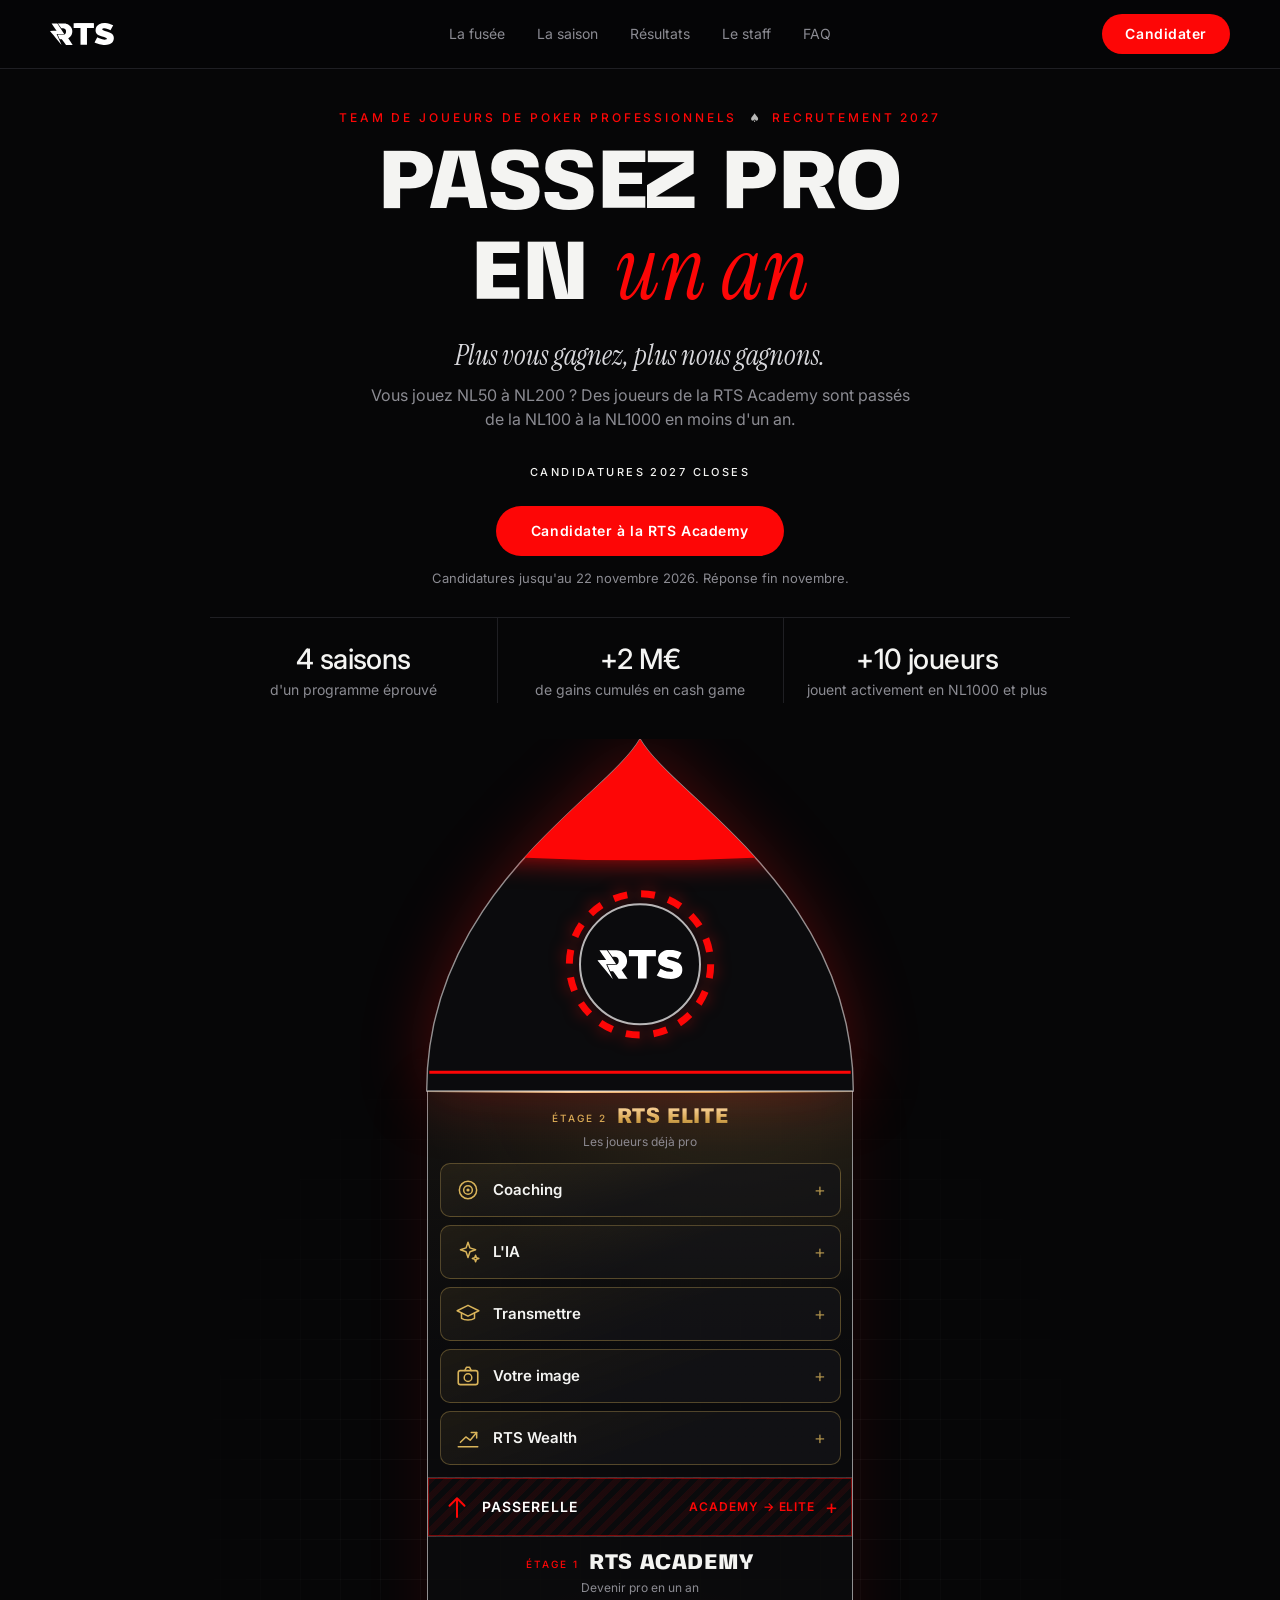
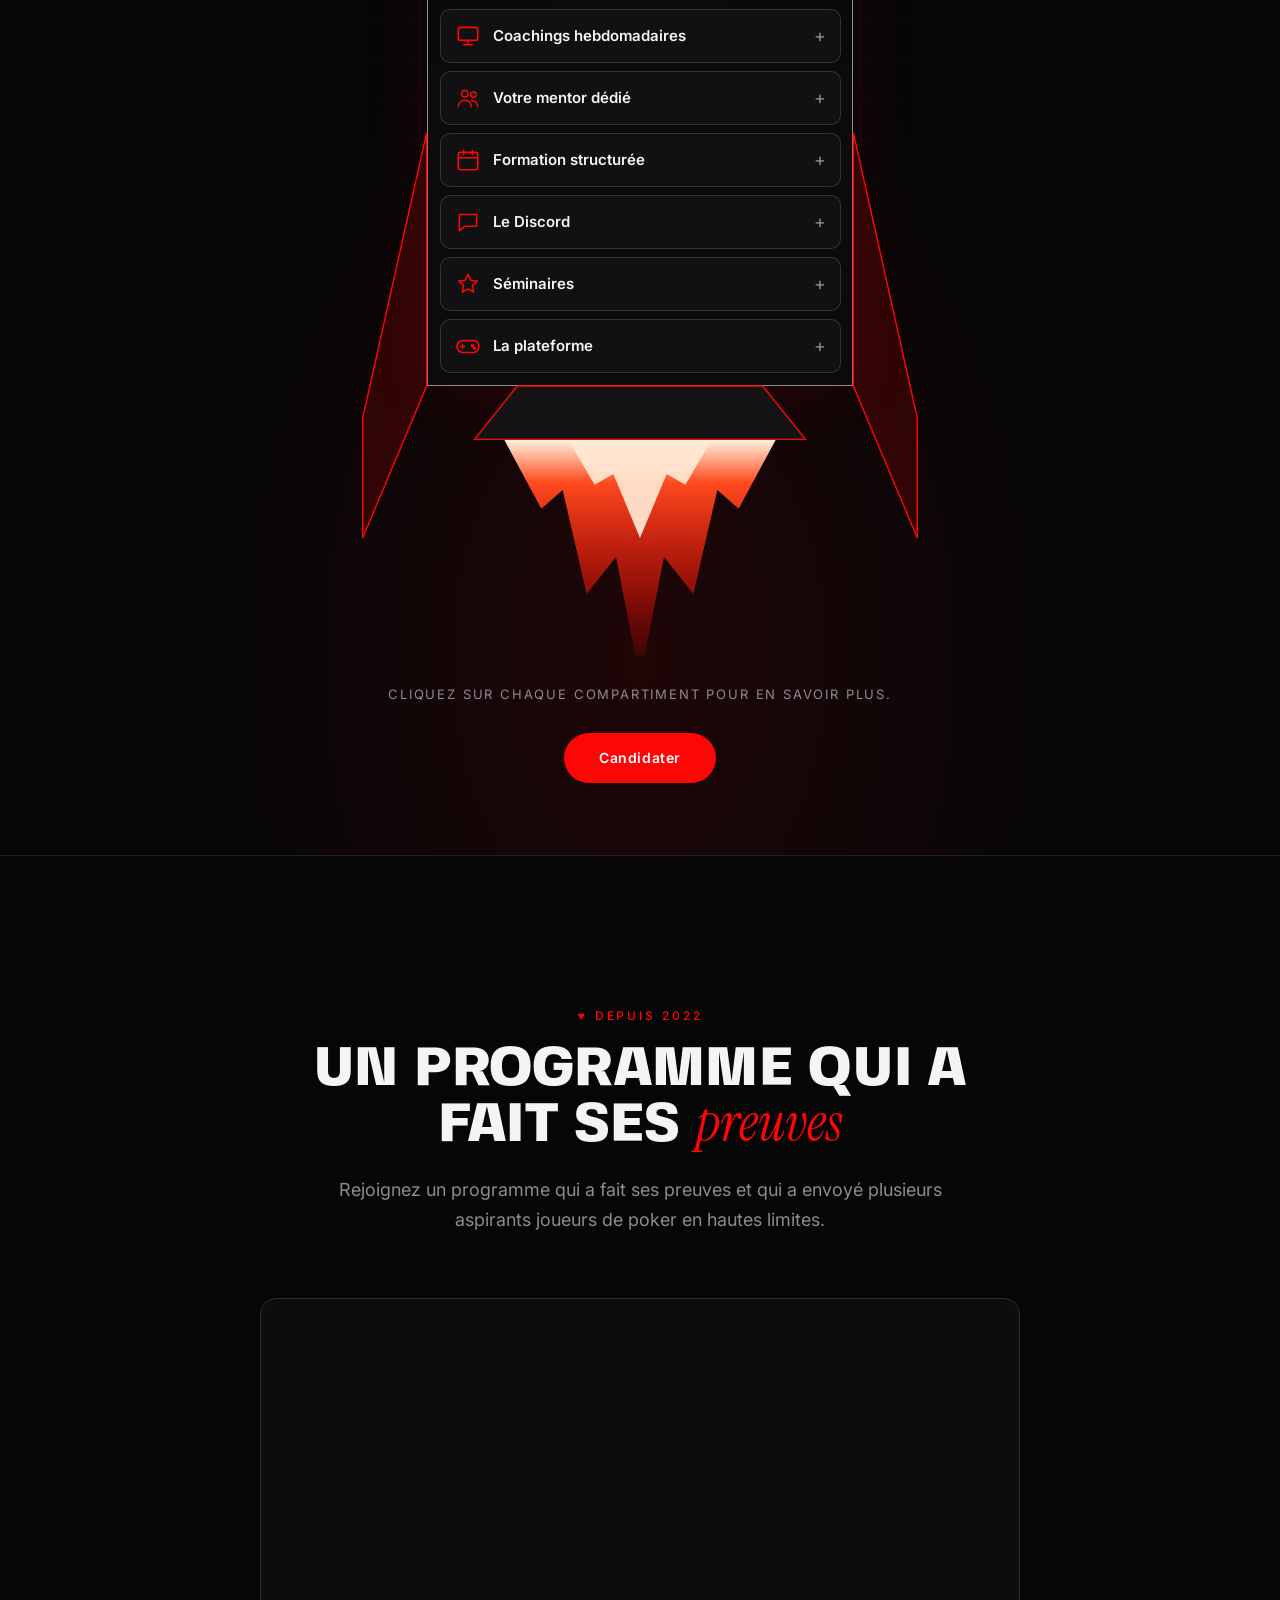
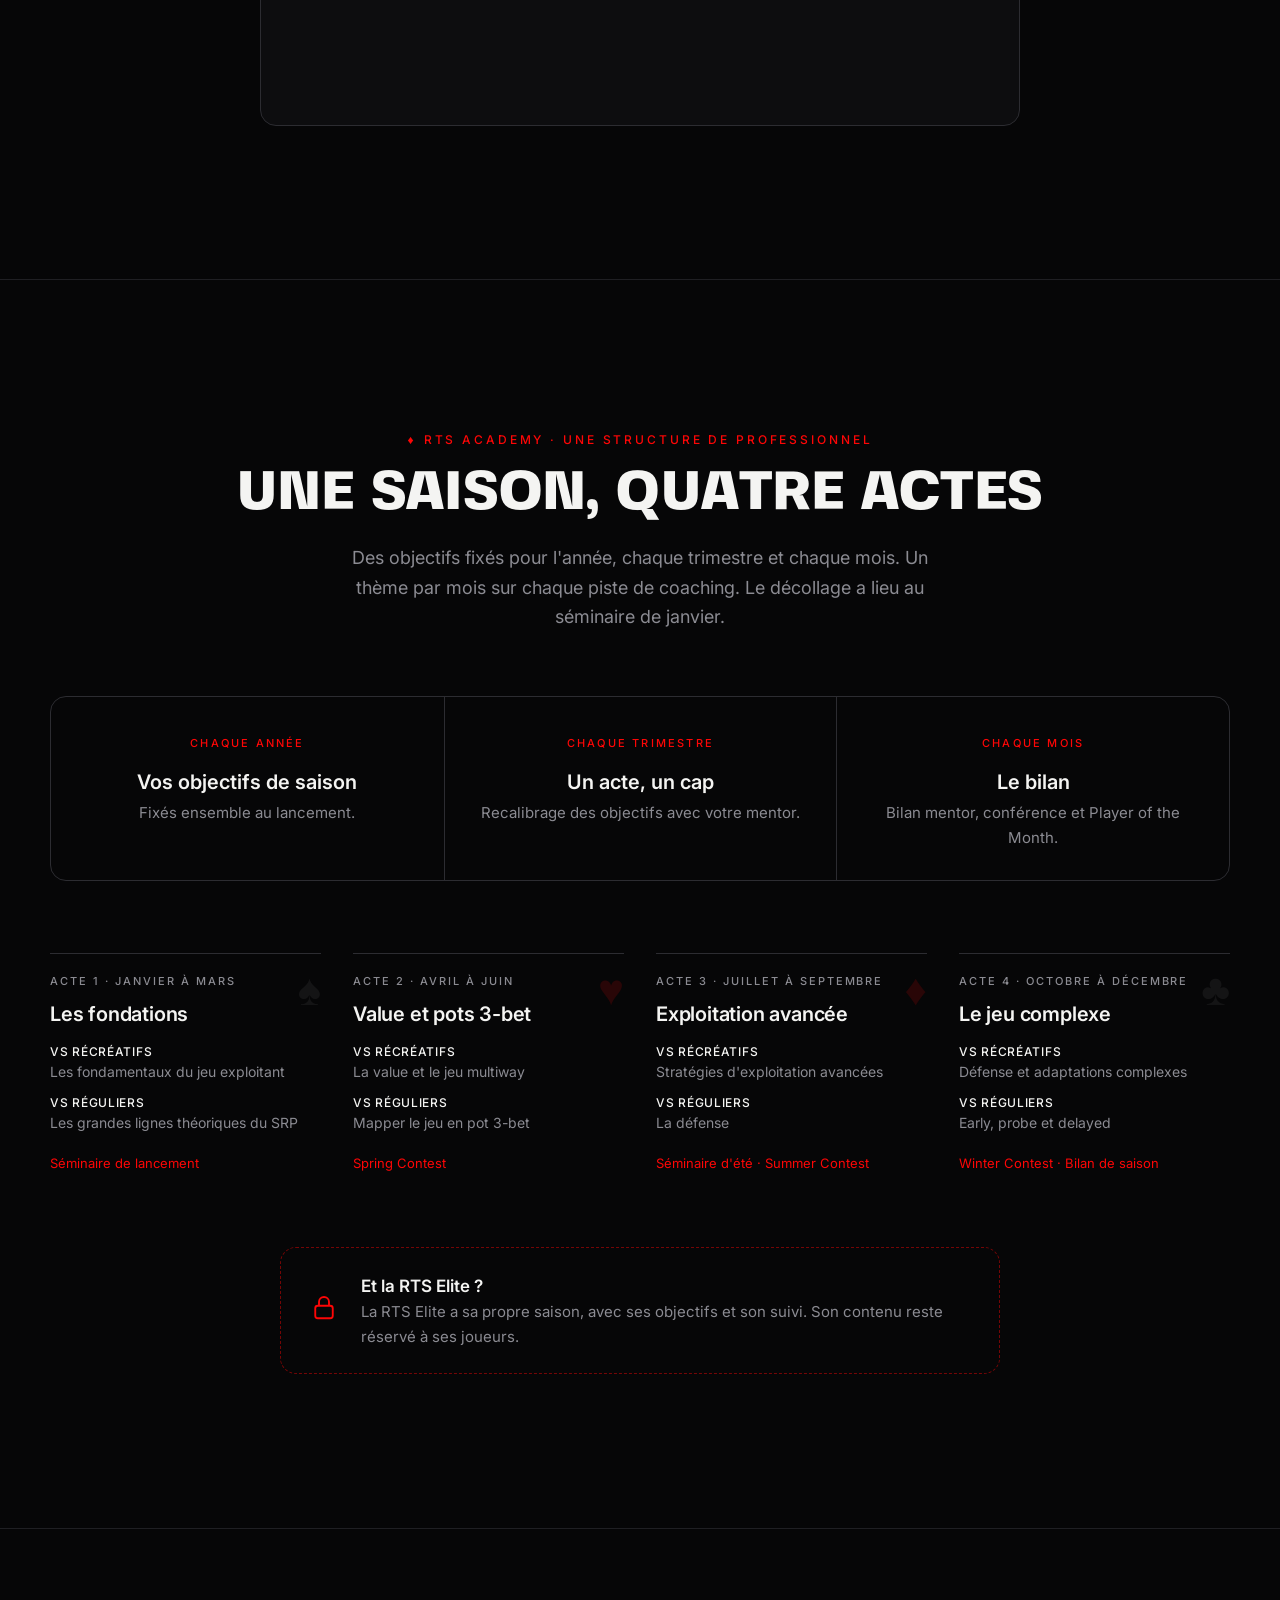
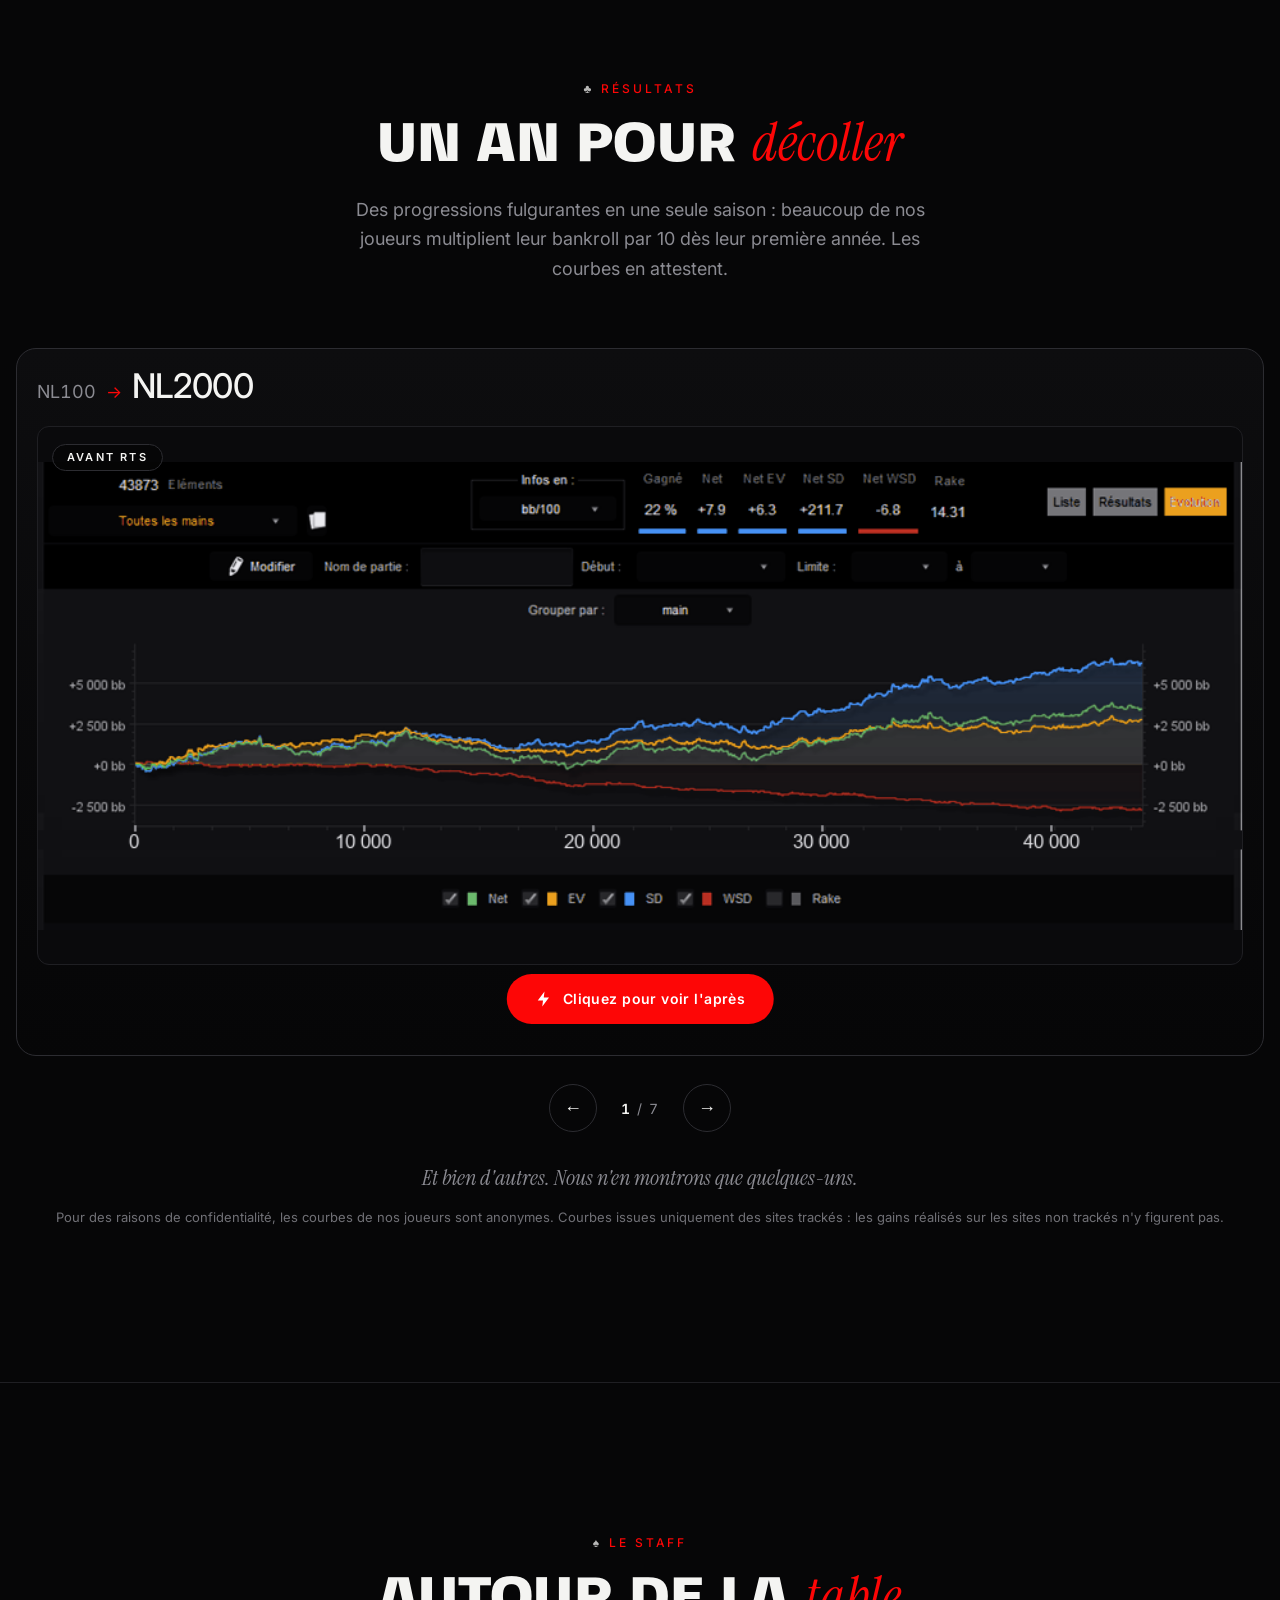
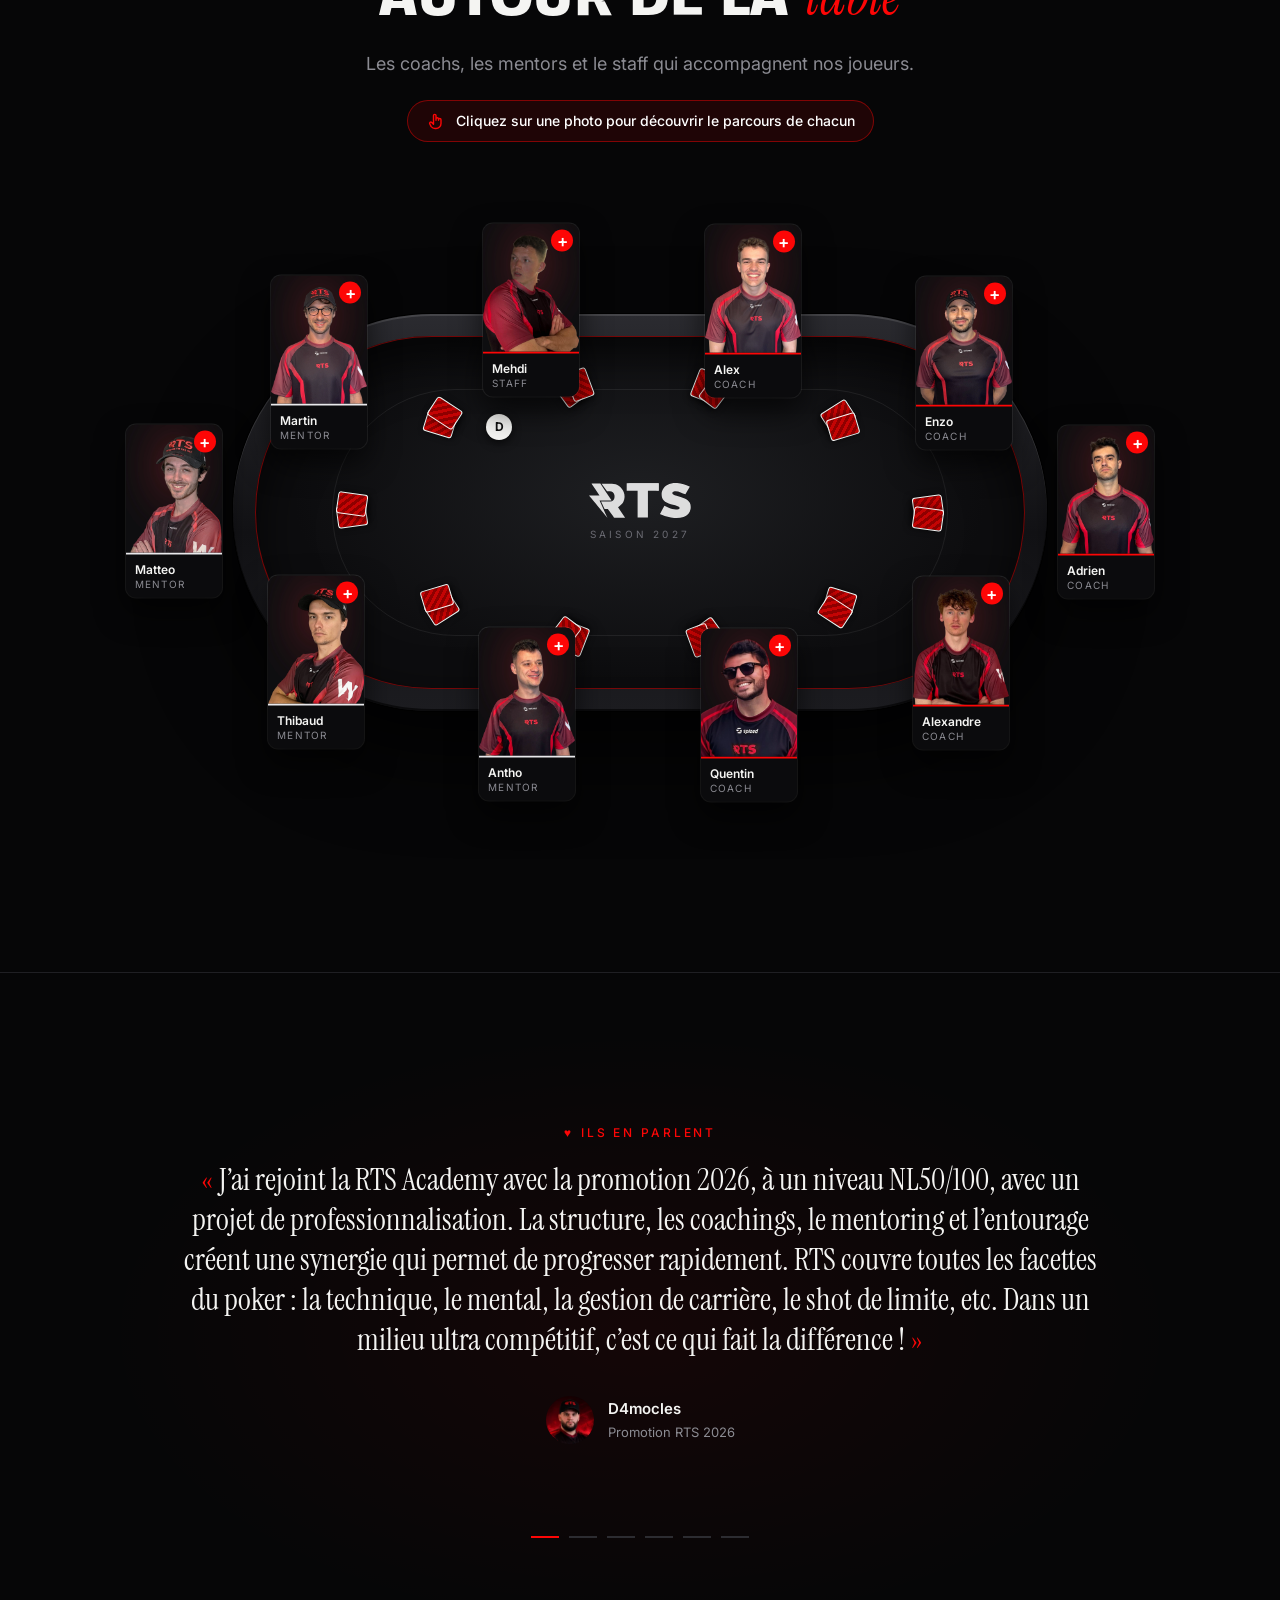
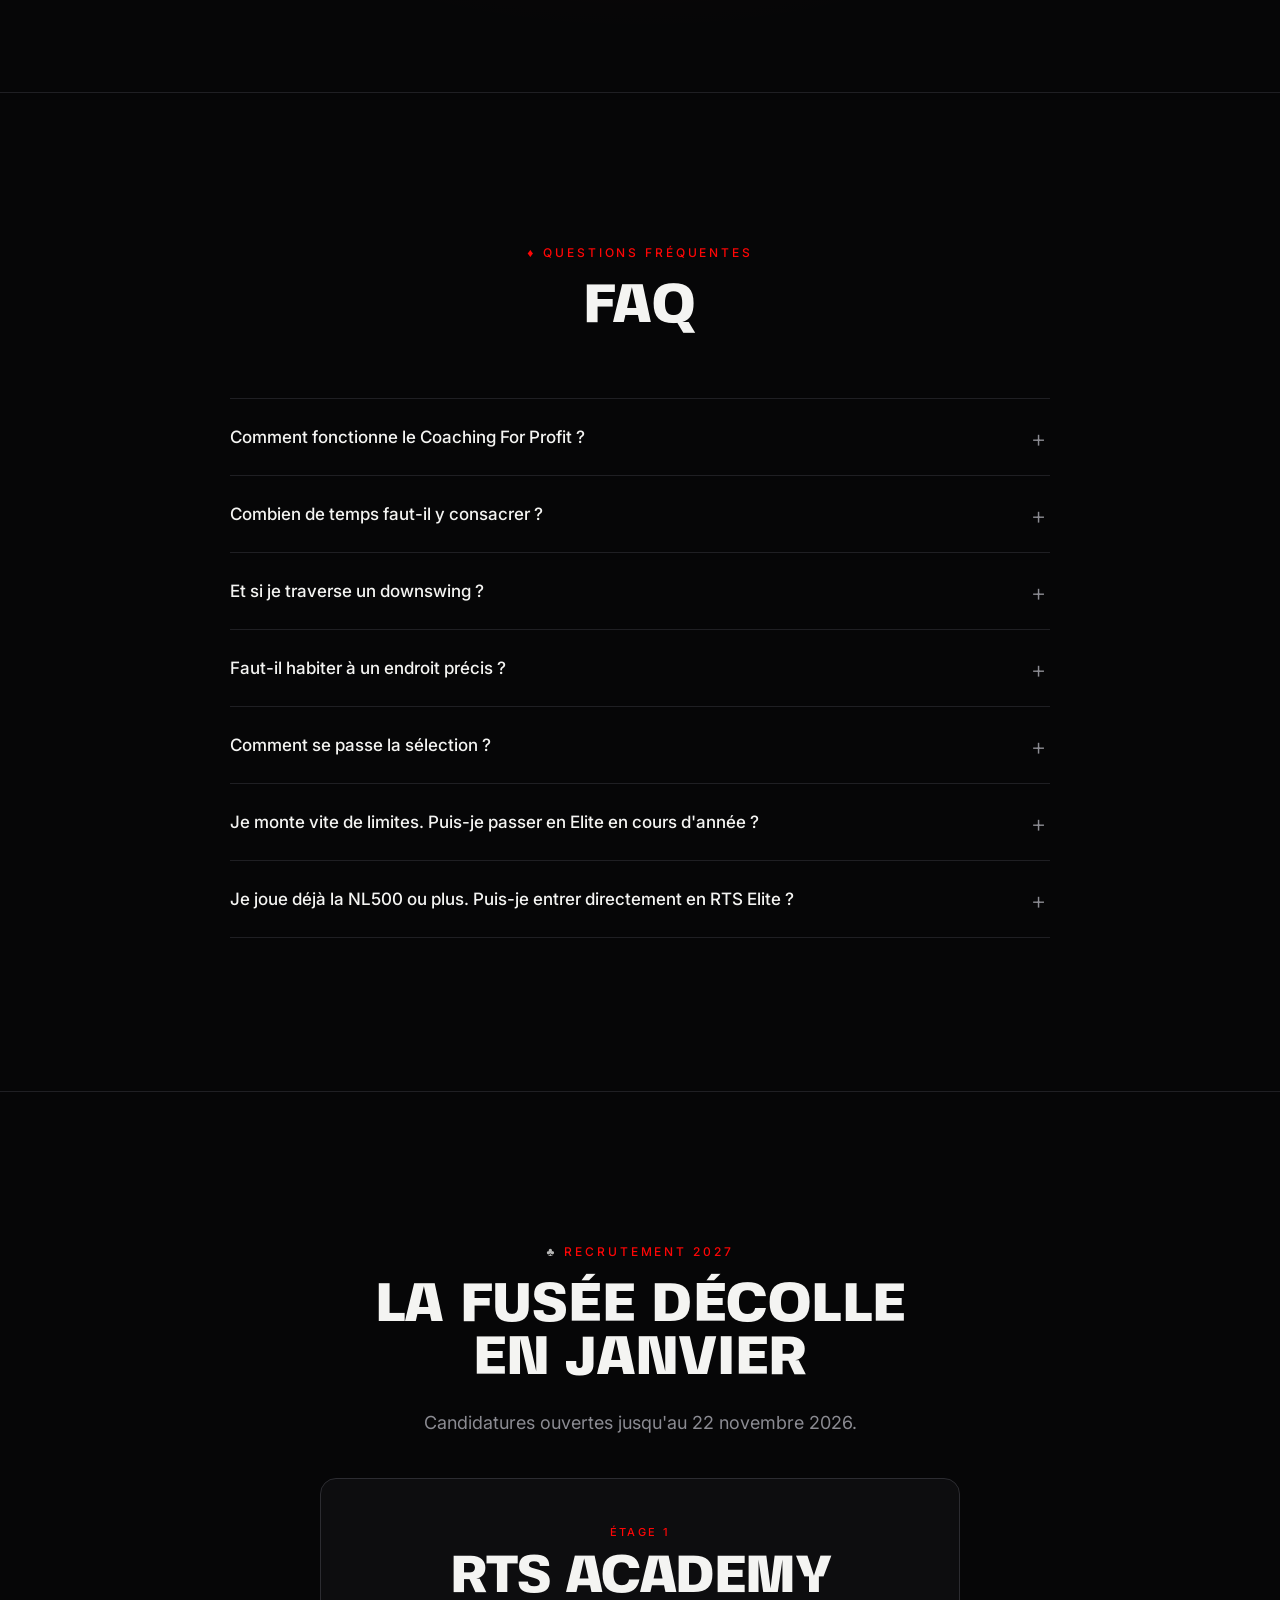
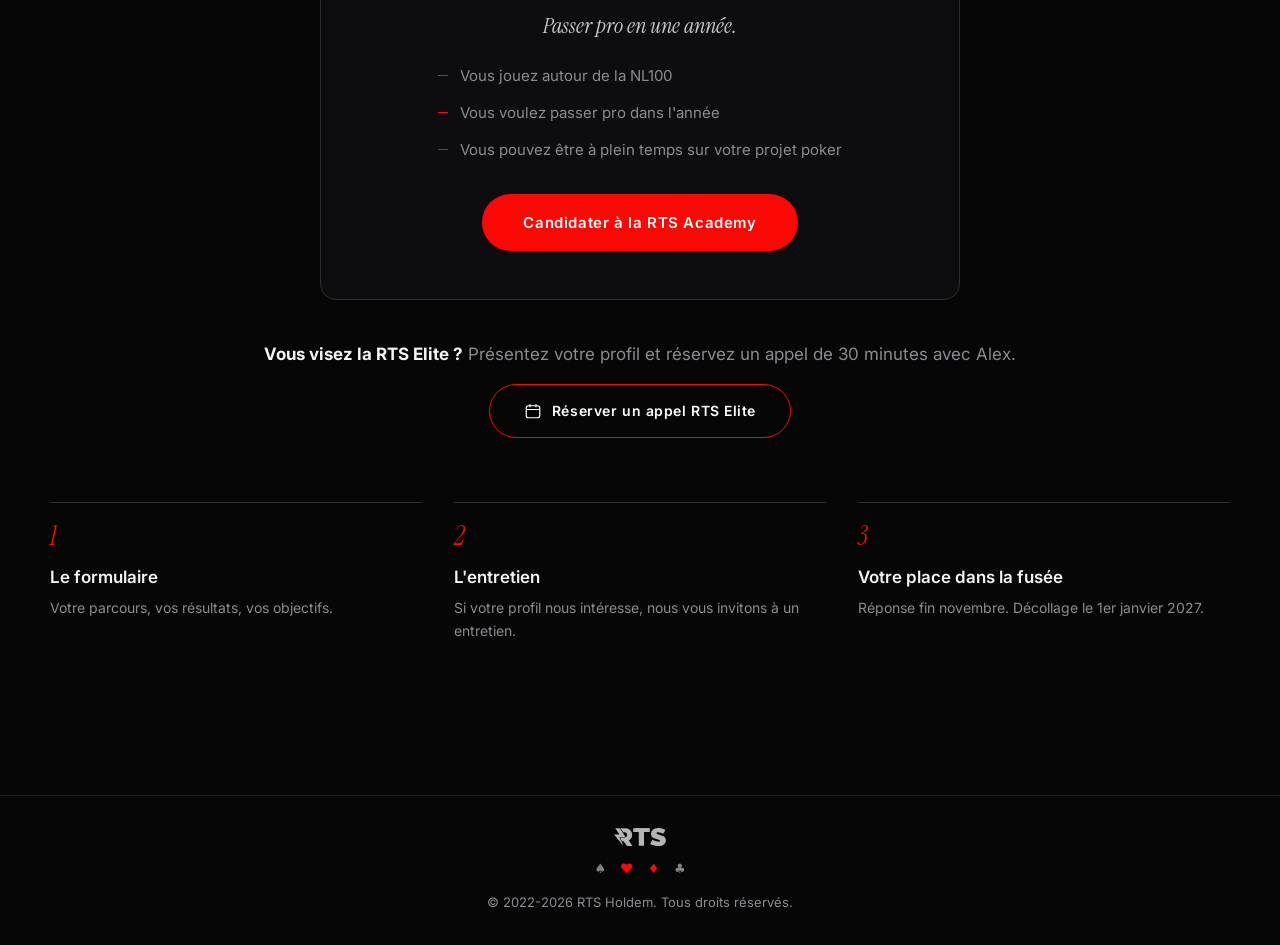
==== commit c796540e: "Team: Matteo and Martin back" ====
--- a/index.html
+++ b/index.html
@@ -375,6 +375,12 @@
         <button class="seat mentor" data-name="Thibaud" data-video="https://www.youtube.com/watch?v=SWM047Ck3wA" data-video-label="Voir son interview" data-kind="mentor" data-role="Mentor" data-tags="Academy" data-bio="Issu de la RTS Academy 2025, il est passé de la NL100 à la NL1000 en moins d&#x27;un an, puis jusqu&#x27;à la NL2000. Player of the Month de mars 2026, un mois record.
 
 Mentor : il accompagne un joueur de la RTS Academy tout au long de la saison, et l&#x27;aide à atteindre ce qu&#x27;il a lui-même déjà accompli."><img src="img/equipe-thibaud.webp?v=5" alt=""><span class="plate"><b>Thibaud</b><small>Mentor</small></span></button>
+        <button class="seat mentor" data-name="Matteo" data-kind="mentor" data-role="Mentor" data-tags="Academy" data-bio="Joueur RTS.
+
+Mentor : il accompagne un joueur de la RTS Academy tout au long de la saison, et l&#x27;aide à atteindre ce qu&#x27;il a lui-même déjà accompli."><img src="img/equipe-matteo.webp?v=5" alt=""><span class="plate"><b>Matteo</b><small>Mentor</small></span></button>
+        <button class="seat mentor" data-name="Martin" data-kind="mentor" data-role="Mentor" data-tags="Academy" data-bio="Joueur RTS.
+
+Mentor : il accompagne un joueur de la RTS Academy tout au long de la saison, et l&#x27;aide à atteindre ce qu&#x27;il a lui-même déjà accompli."><img src="img/equipe-martin.webp?v=5" alt=""><span class="plate"><b>Martin</b><small>Mentor</small></span></button>
         <button class="seat staff" data-name="Mehdi" data-kind="staff" data-role="Assistant de direction" data-tags="Toute la team" data-bio="« Je suis là pour faciliter le quotidien de la team. »
 
 Mehdi, notre assistant de direction, simplifie le quotidien des joueurs et des coachs pour que chacun puisse pleinement s’impliquer dans sa carrière de joueur professionnel de poker. Il organise les séminaires, gère en grande partie le côté administratif et nous aide à développer de nouveaux partenariats.
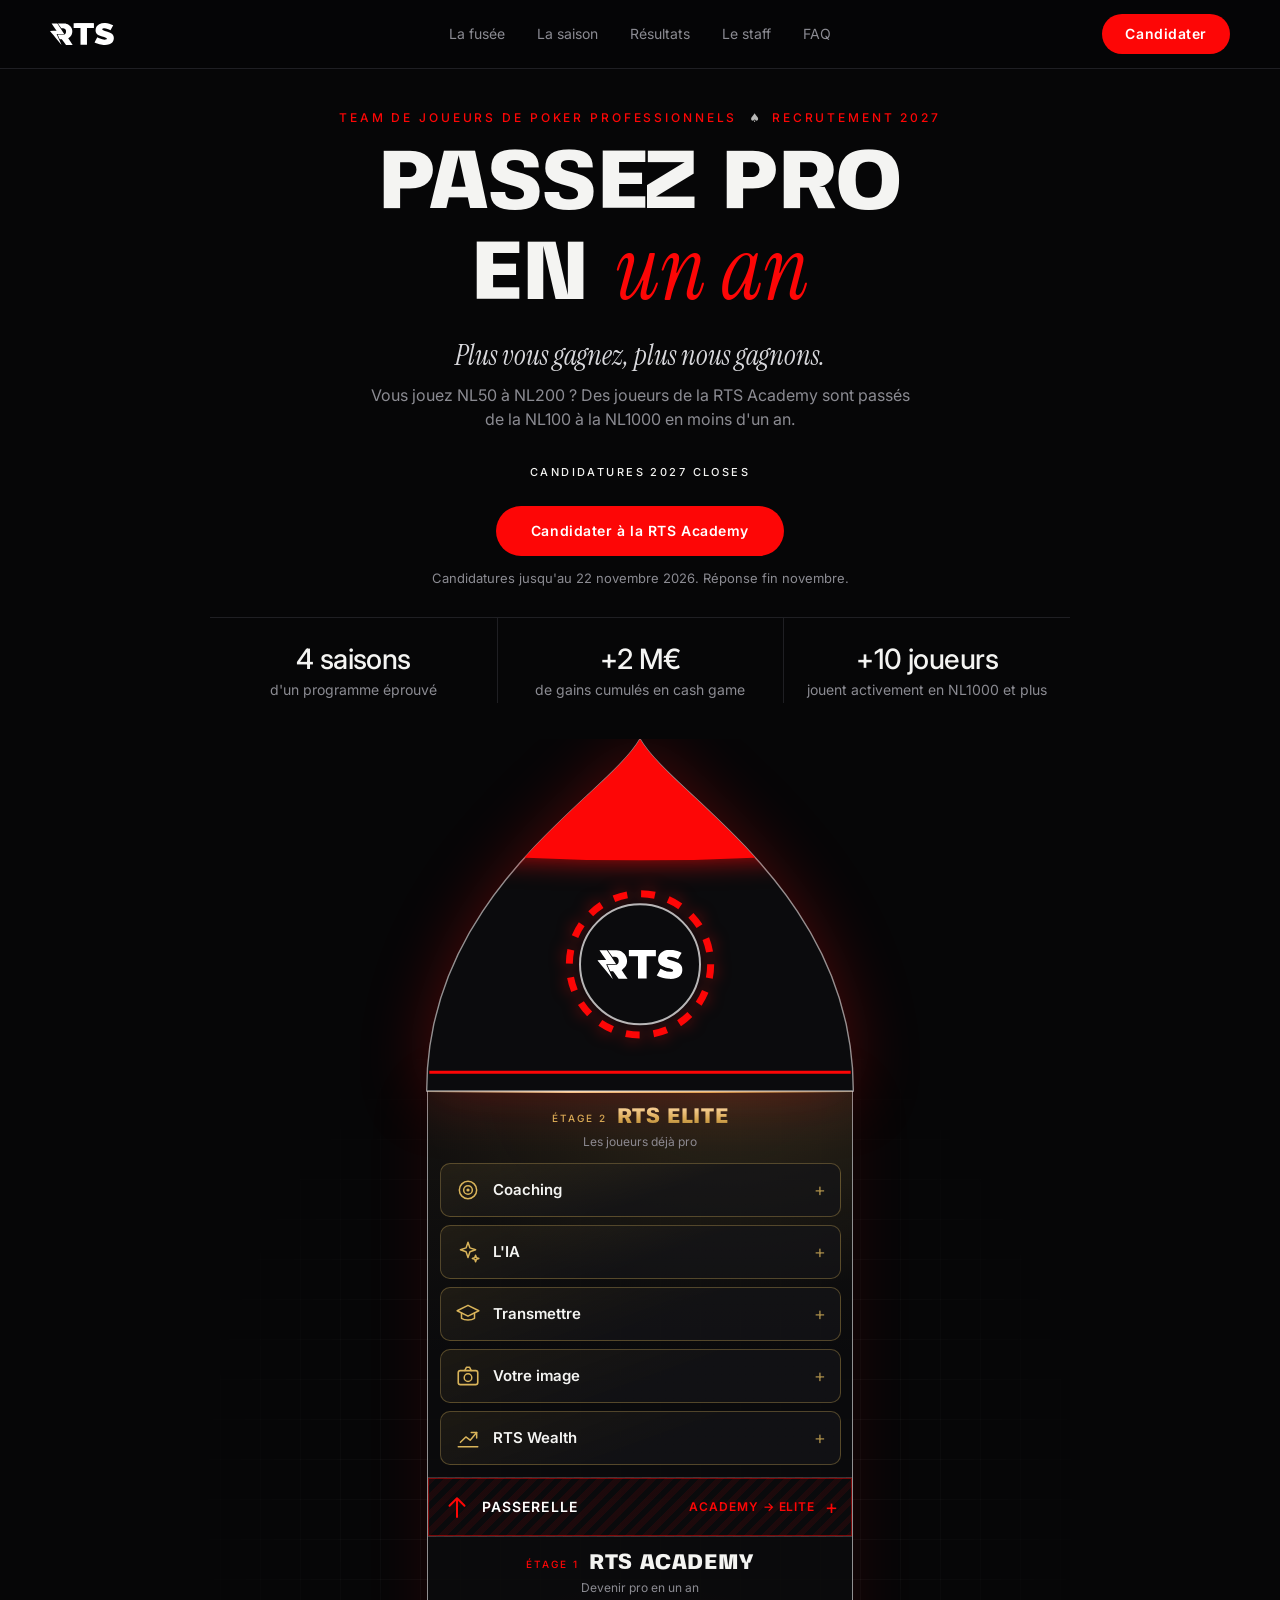
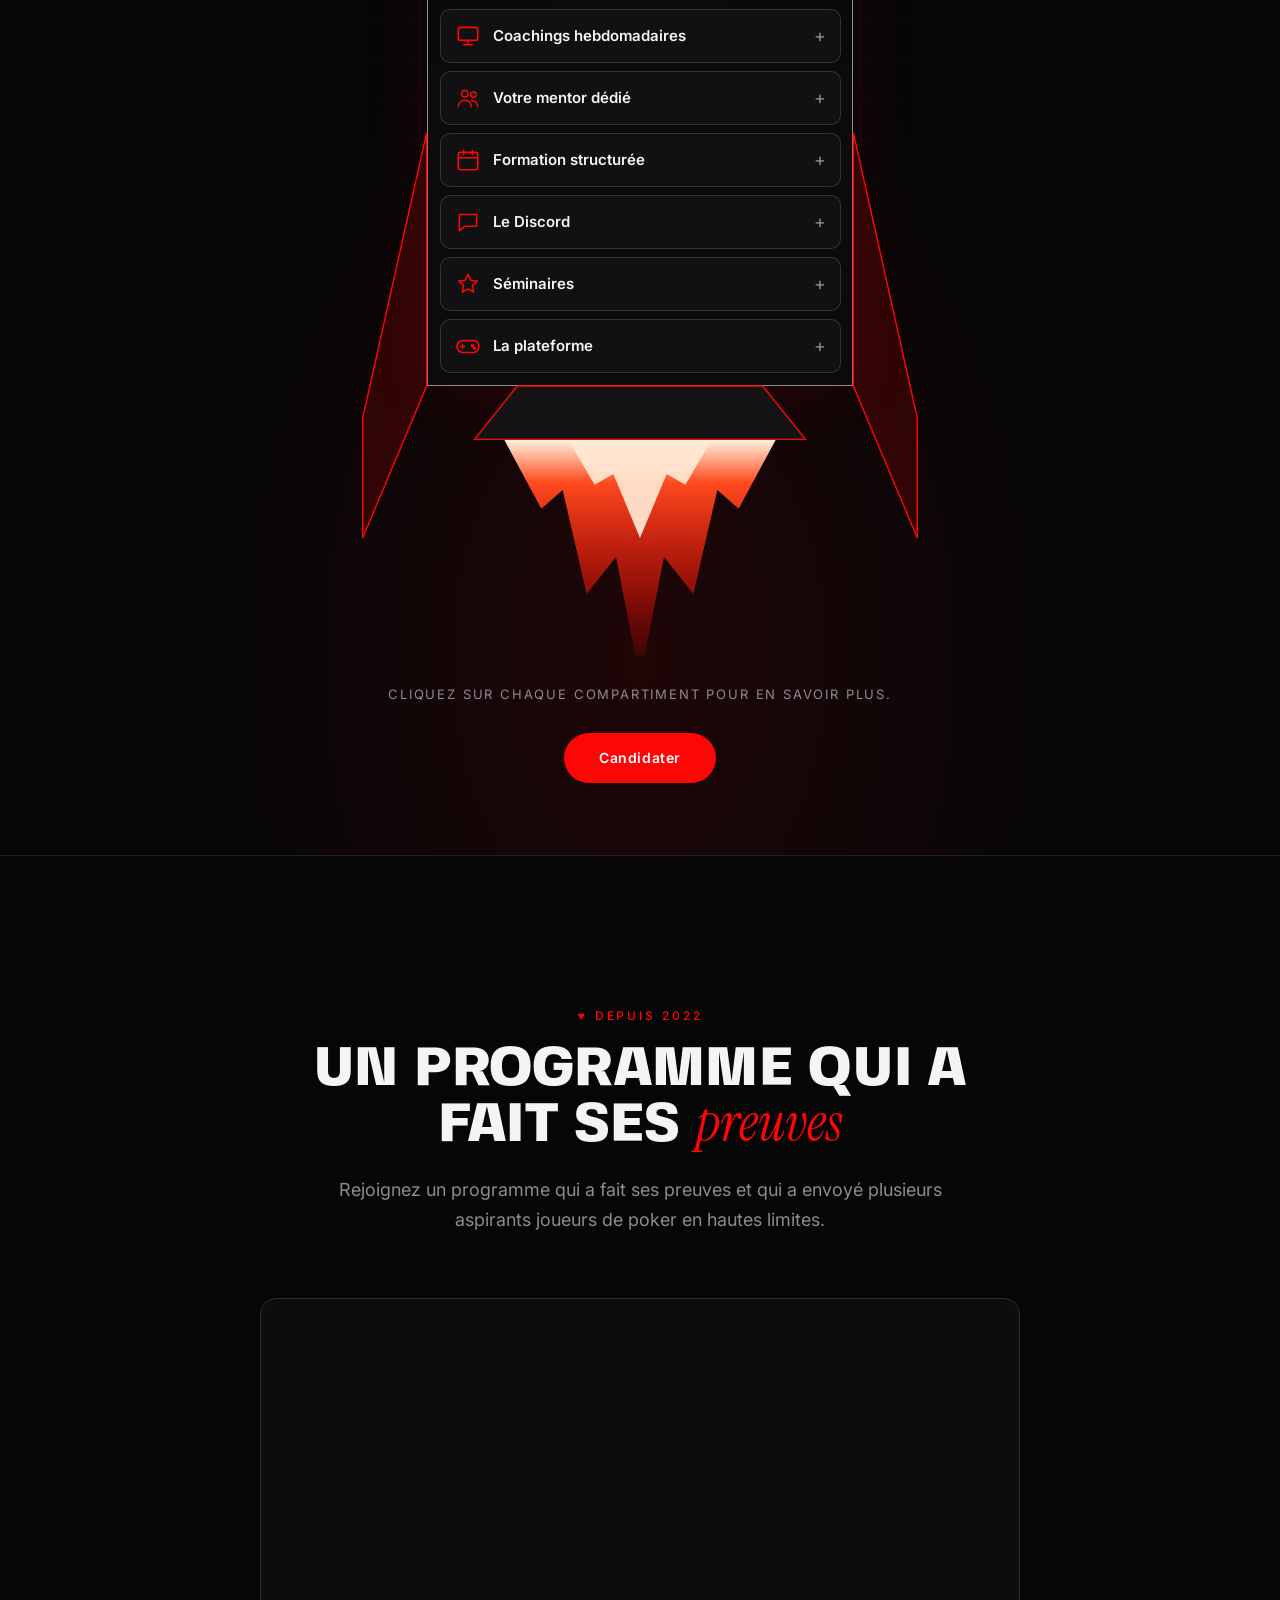
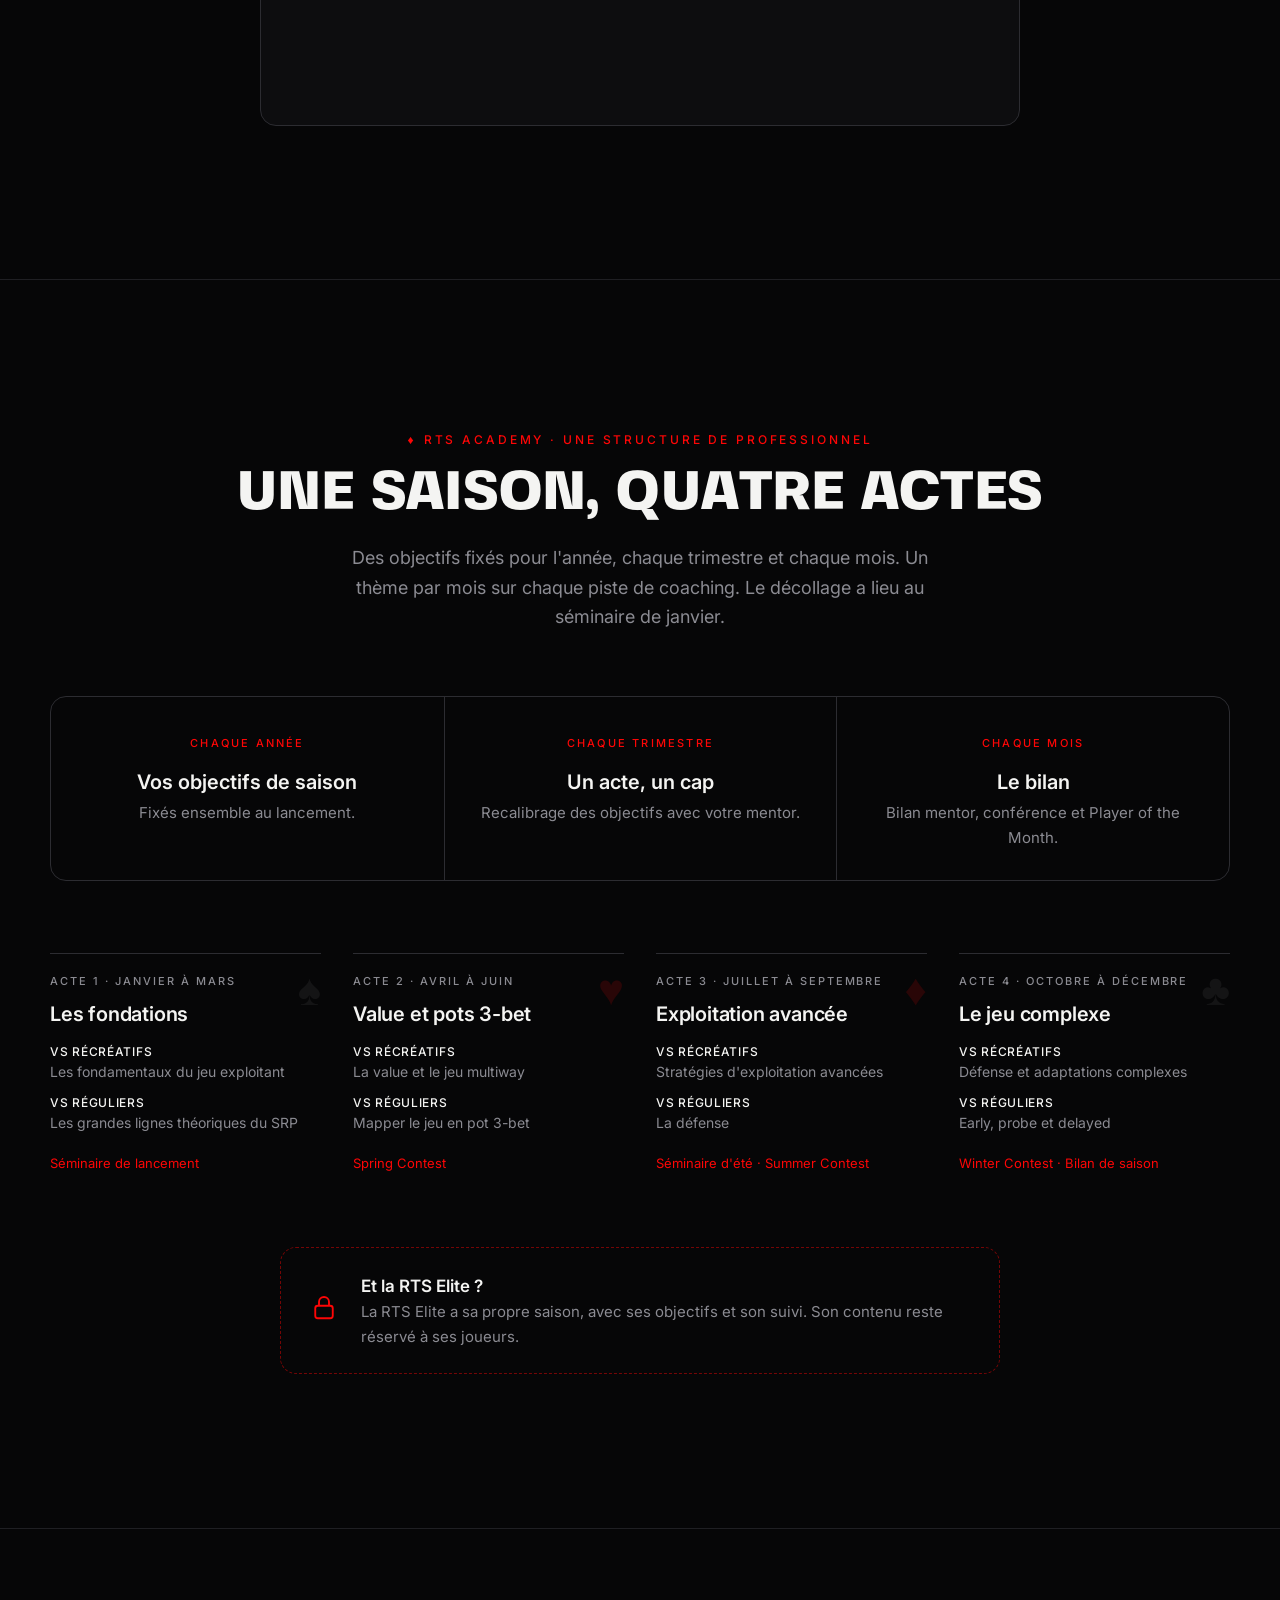
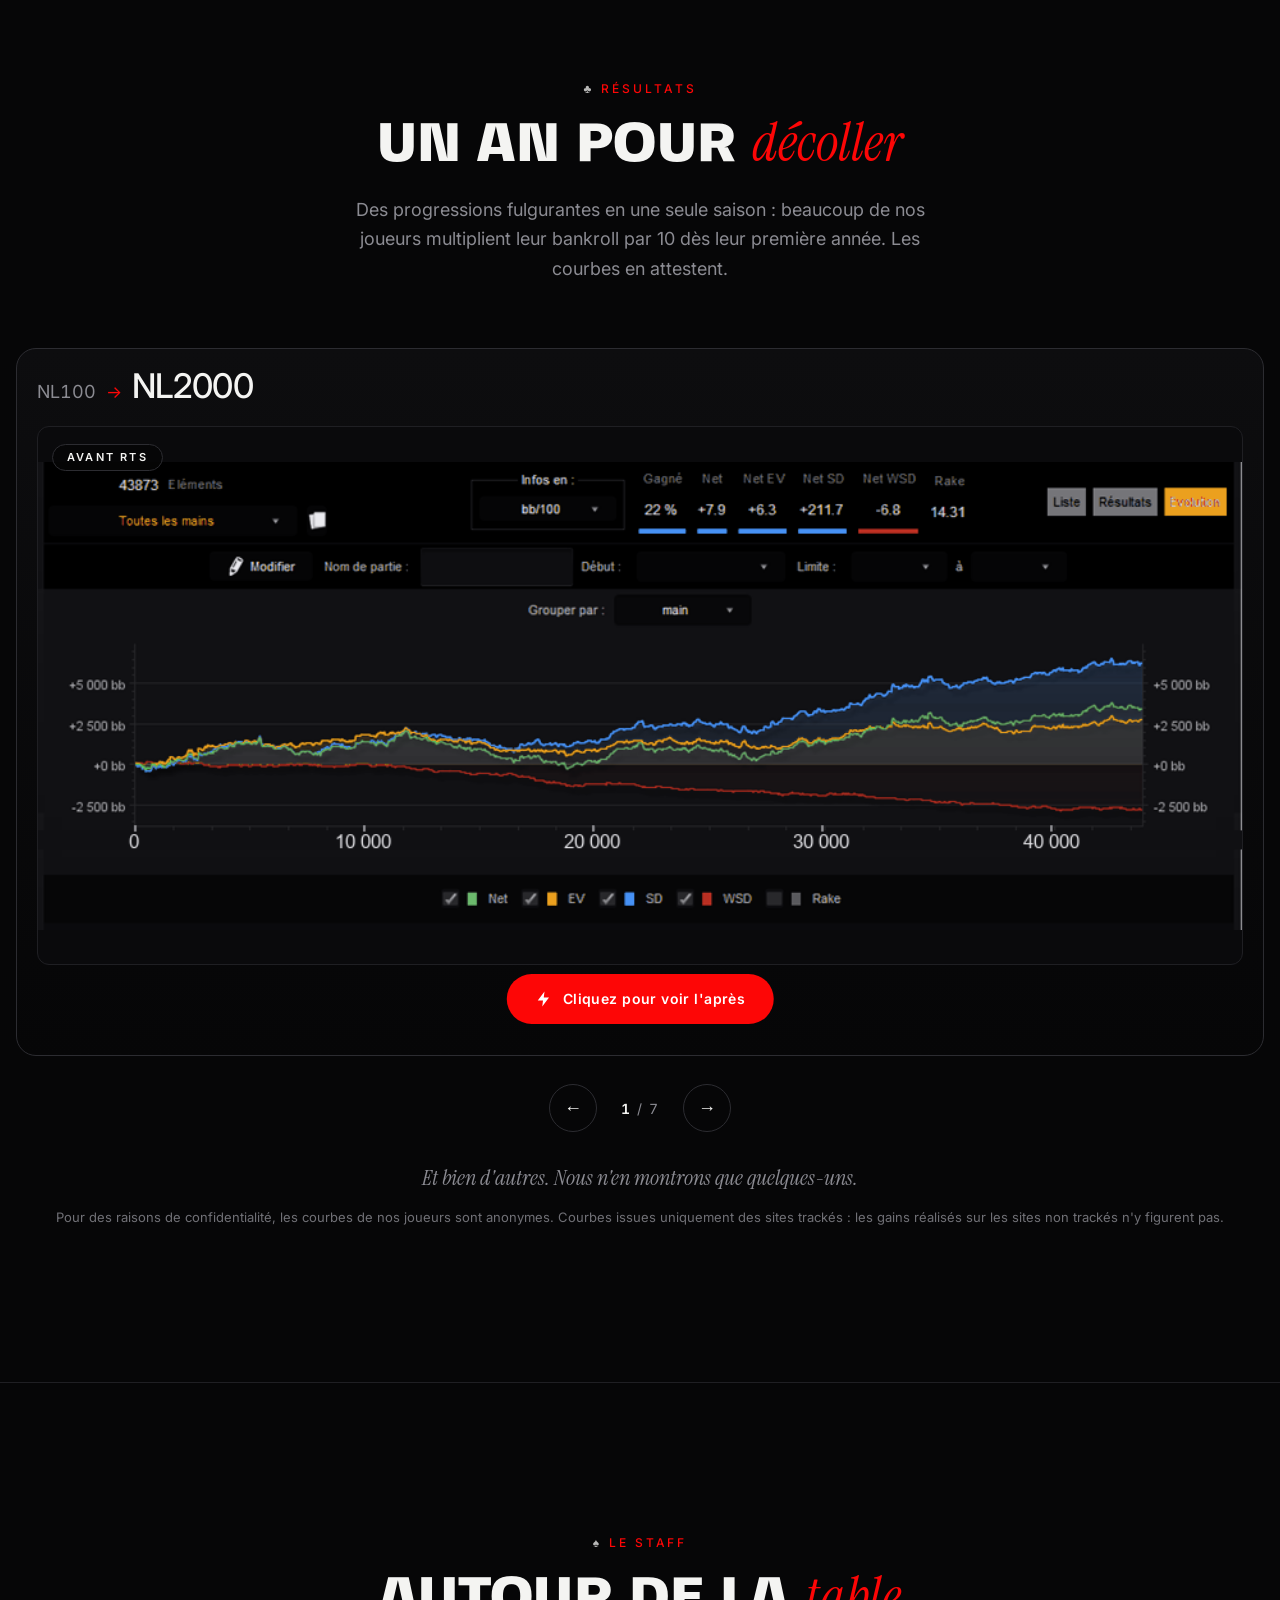
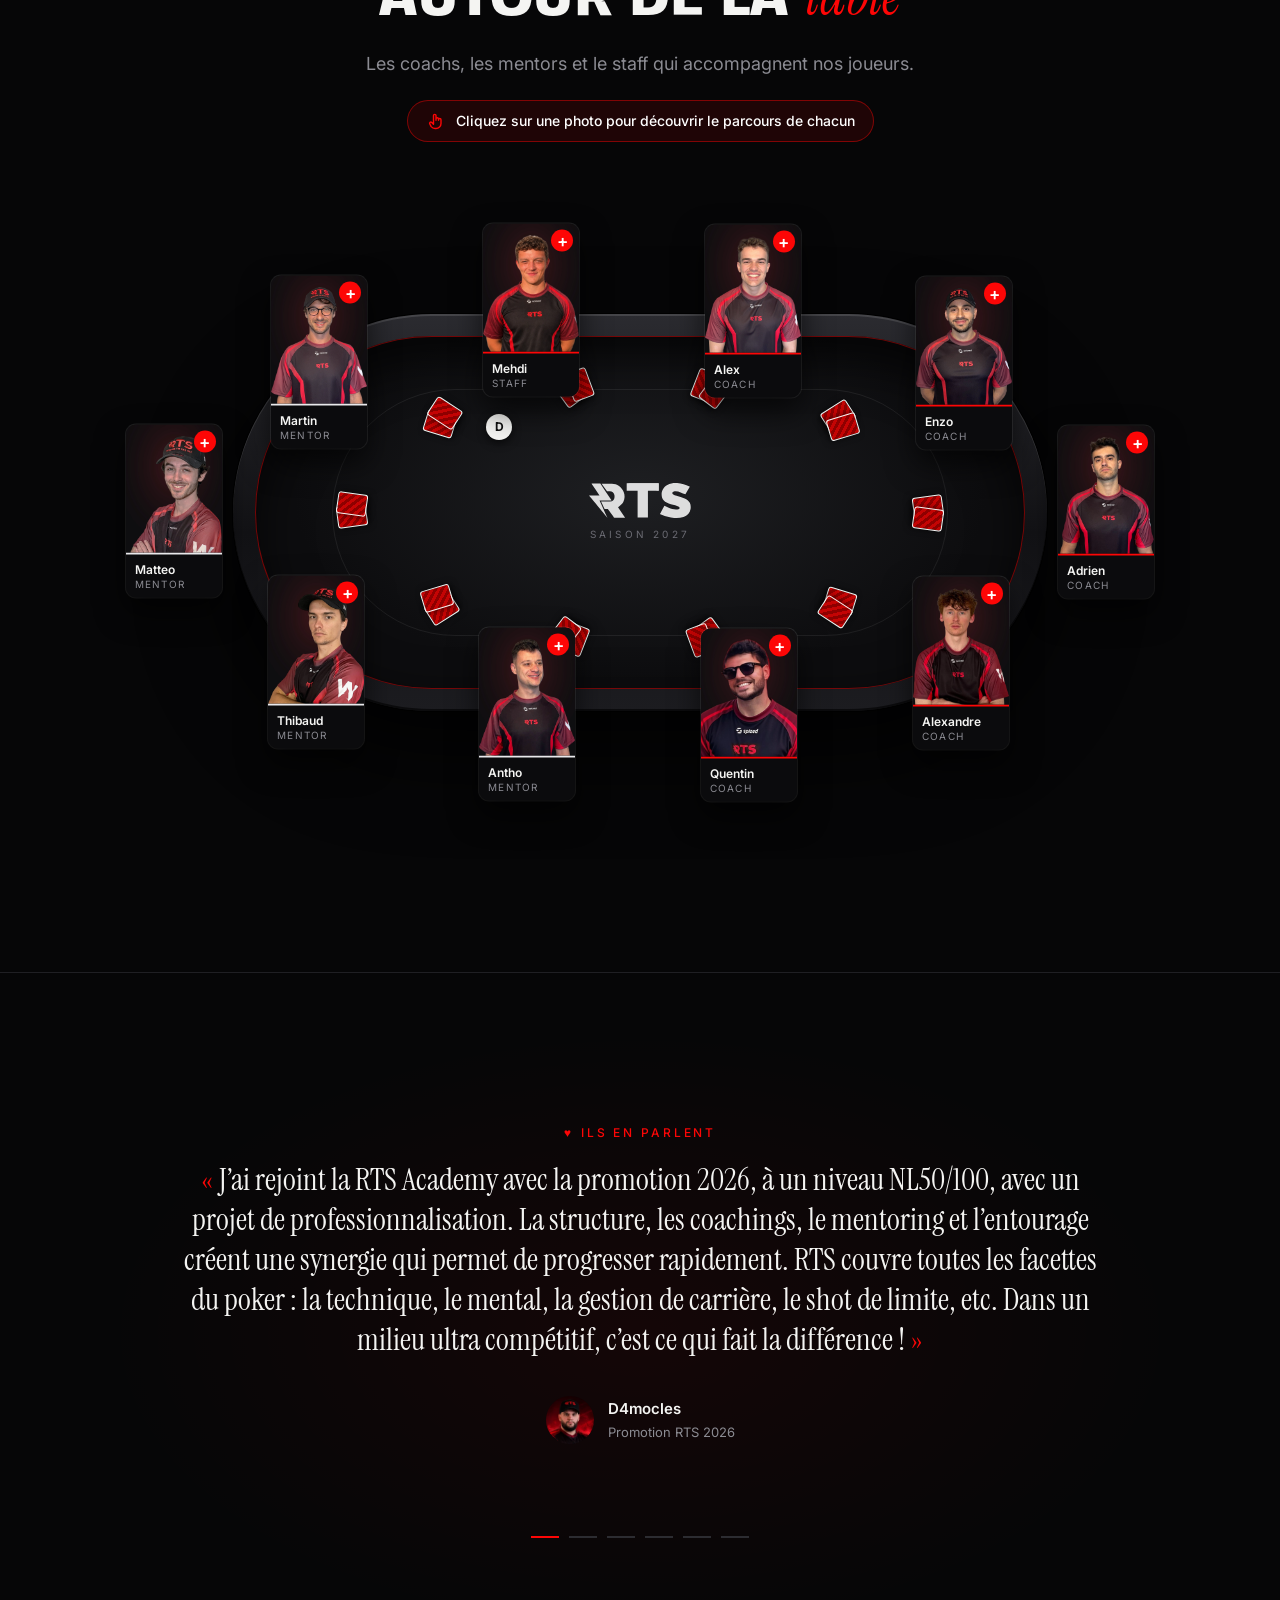
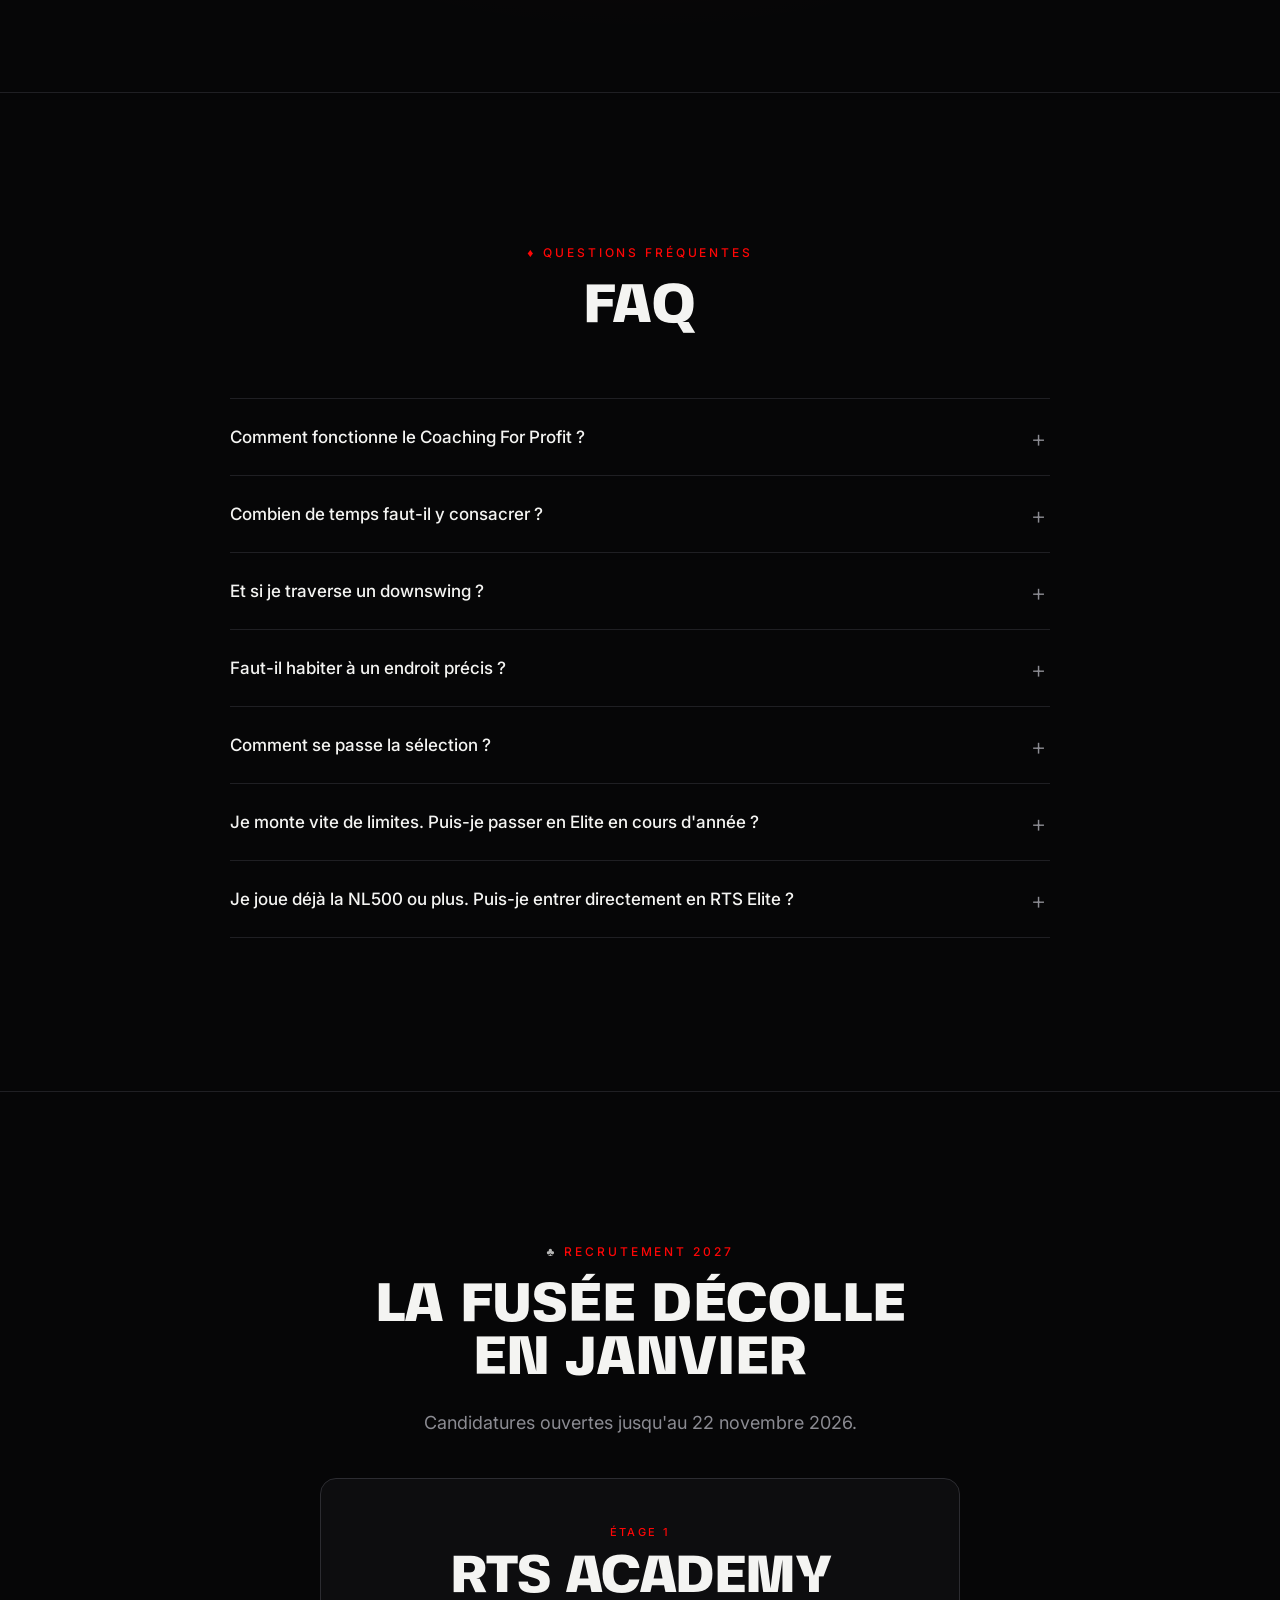
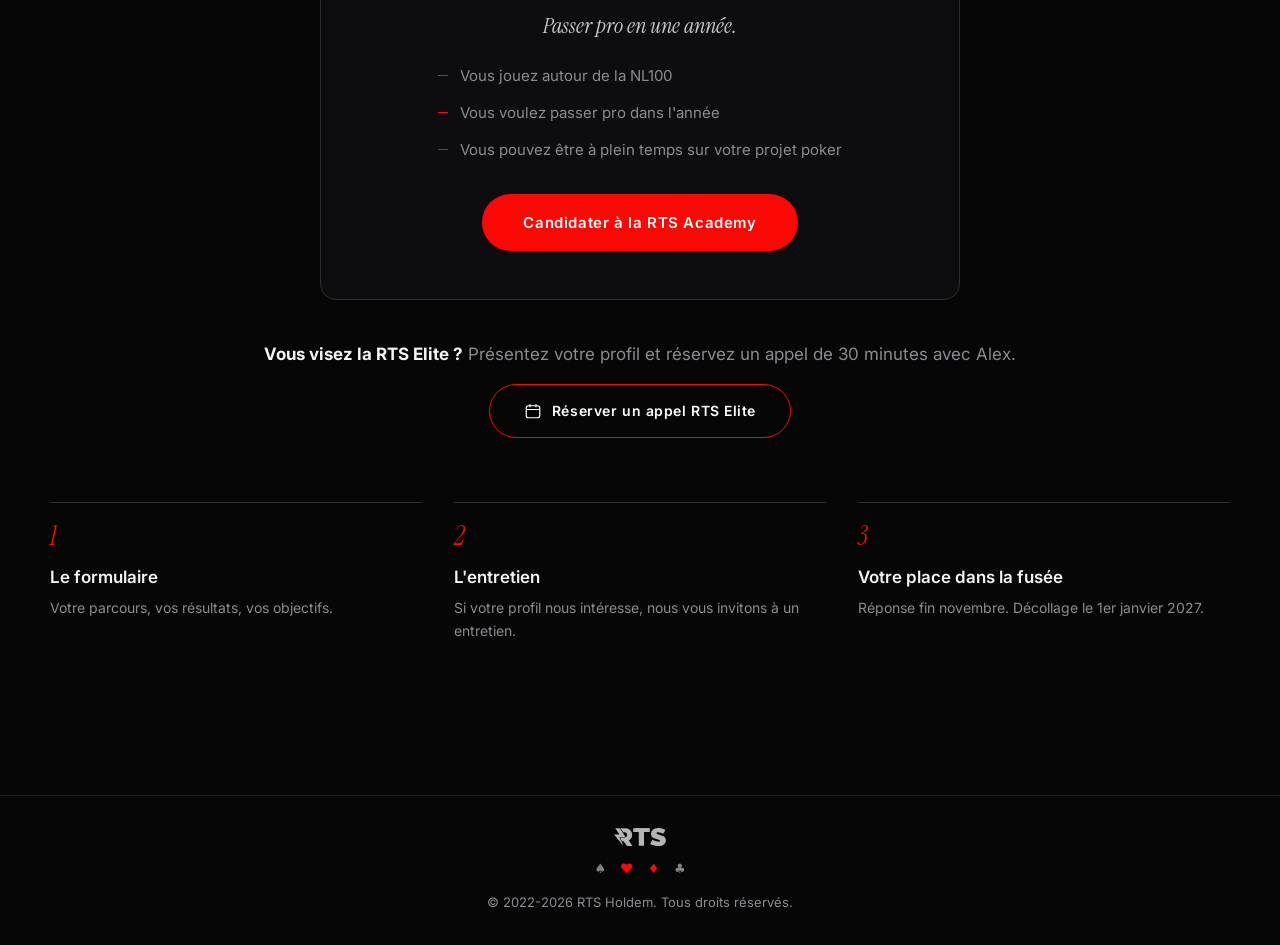
==== commit a299b2c0: "Team: new photo of Mehdi" ====
--- a/index.html
+++ b/index.html
@@ -363,9 +363,15 @@
         <button class="seat coach" data-name="Adrien" data-video="https://www.youtube.com/watch?v=QEUl9BgffLc" data-video-label="Voir son interview" data-kind="coach" data-role="Coach" data-tags="Academy,Elite" data-bio="Moi, c&#x27;est Adrien, j&#x27;ai 27 ans et je suis joueur de poker professionnel depuis 4 ans. J&#x27;évolue aujourd&#x27;hui sur les plus hautes limites du .fr, de la NL500 à la NL2000.
 
 Coach chez RTS, alias « L&#x27;usine à crushers », depuis 2 ans, je m&#x27;engage à vous transmettre toute mon expérience, mes connaissances et mes méthodes de travail pour vous donner les armes nécessaires afin de franchir un cap dans votre jeu, gagner en autonomie et vous installer durablement sur les plus hautes limites du .fr. Mon objectif : vous accompagner vers votre plein potentiel et vous permettre de viser encore plus haut !"><img src="img/equipe-adrien.webp?v=5" alt=""><span class="plate"><b>Adrien</b><small>Coach</small></span></button>
-        <button class="seat coach" data-name="Alexandre" data-kind="coach" data-role="Coach" data-tags="Academy,Elite" data-bio="Issu de la RTS Academy 2025, il est passé de la NL100 à la NL1000 en moins d&#x27;un an, puis jusqu&#x27;à la NL2000. Player of the Month de la RTS Academy.
-
-Il coache l&#x27;Academy face aux réguliers, et il sait exactement par où passent nos joueurs, parce qu&#x27;il y était il y a un an."><img src="img/equipe-alexandre.webp?v=5" alt=""><span class="plate"><b>Alexandre</b><small>Coach</small></span></button>
+        <button class="seat coach" data-name="Alexandre" data-kind="coach" data-role="Coach" data-tags="Academy,Elite" data-bio="¡Hola! Alexandre, 26 ans, je suis joueur de poker professionnel depuis près de 2 ans, après être entré chez RTS lors de la 3ème saison. Je joue actuellement les hautes limites, entre la NL500 et la NL2000.
+
+J&#x27;ai découvert le poker en fac d&#x27;histoire et je me suis très vite passionné pour ce jeu, avec son côté stratégique, sociologique et mathématique.
+
+Chez RTS, j&#x27;ai découvert le professionnalisme dans le poker. Être entouré de performers est, à mon sens, un élément important, voire essentiel, dans une carrière de joueur de poker.
+
+Dans cette nouvelle saison de RTS, j&#x27;aurai l&#x27;honneur d&#x27;être coach vs reg pour la RTS Academy. Le poker professionnel est de plus en plus compétitif et il est primordial de prendre sa carrière en main. Avec RTS, vous avez tout à portée de main pour réussir.
+
+À très vite !"><img src="img/equipe-alexandre.webp?v=5" alt=""><span class="plate"><b>Alexandre</b><small>Coach</small></span></button>
         <button class="seat coach" data-name="Quentin" data-video="https://www.youtube.com/shorts/GnLOl1b-P8E" data-video-label="Voir son interview (format court)" data-kind="coach" data-role="Coach" data-tags="Elite" data-bio="Joueur de cash game professionnel et mentor RTS, il rejoint l&#x27;équipe de coachs de la RTS Elite en 2027."><img src="img/equipe-quentin.webp?v=5" alt=""><span class="plate"><b>Quentin</b><small>Coach</small></span></button>
         <button class="seat mentor" data-name="Antho" data-video="https://www.youtube.com/shorts/nytWY7gYX48" data-video-label="Voir son interview (format court)" data-kind="mentor" data-role="Mentor" data-tags="Academy" data-bio="Antho, joueur de cash-game, depuis maintenant 3 ans chez RTS. Après une première année en tant qu&#x27;élève uniquement, j&#x27;ai pu faire NL100 to NL1000 en 1 an au sein de RTS grâce à une formation technique complète et poussée.
 
@@ -375,9 +381,13 @@
         <button class="seat mentor" data-name="Thibaud" data-video="https://www.youtube.com/watch?v=SWM047Ck3wA" data-video-label="Voir son interview" data-kind="mentor" data-role="Mentor" data-tags="Academy" data-bio="Issu de la RTS Academy 2025, il est passé de la NL100 à la NL1000 en moins d&#x27;un an, puis jusqu&#x27;à la NL2000. Player of the Month de mars 2026, un mois record.
 
 Mentor : il accompagne un joueur de la RTS Academy tout au long de la saison, et l&#x27;aide à atteindre ce qu&#x27;il a lui-même déjà accompli."><img src="img/equipe-thibaud.webp?v=5" alt=""><span class="plate"><b>Thibaud</b><small>Mentor</small></span></button>
-        <button class="seat mentor" data-name="Matteo" data-kind="mentor" data-role="Mentor" data-tags="Academy" data-bio="Joueur RTS.
-
-Mentor : il accompagne un joueur de la RTS Academy tout au long de la saison, et l&#x27;aide à atteindre ce qu&#x27;il a lui-même déjà accompli."><img src="img/equipe-matteo.webp?v=5" alt=""><span class="plate"><b>Matteo</b><small>Mentor</small></span></button>
+        <button class="seat mentor" data-name="Matteo" data-kind="mentor" data-role="Mentor" data-tags="Academy" data-bio="Mattéo, 24 ans, 2ème année chez RTS.
+
+Je suis arrivé en NL200 et j&#x27;ai commencé à shot la NL1k à la fin de ma première année. Aujourd&#x27;hui, j&#x27;évolue au quotidien sur le .fr jusqu&#x27;en NL1000.
+
+Ces deux ans chez RTS m&#x27;ont permis de vraiment passer un cap, que ce soit techniquement, dans la macro ou en tant qu&#x27;être humain.
+
+Je suis également mentor depuis cette année, et c&#x27;est un vrai plaisir d&#x27;accompagner les joueurs de l&#x27;académie dans leur passage de joueur « amateur » à professionnel : je leur donne tous les conseils que je peux et je les aide à éviter les erreurs que j&#x27;ai pu faire (et il y en a eu !)."><img src="img/equipe-matteo.webp?v=5" alt=""><span class="plate"><b>Matteo</b><small>Mentor</small></span></button>
         <button class="seat mentor" data-name="Martin" data-kind="mentor" data-role="Mentor" data-tags="Academy" data-bio="Joueur RTS.
 
 Mentor : il accompagne un joueur de la RTS Academy tout au long de la saison, et l&#x27;aide à atteindre ce qu&#x27;il a lui-même déjà accompli."><img src="img/equipe-martin.webp?v=5" alt=""><span class="plate"><b>Martin</b><small>Mentor</small></span></button>
@@ -387,7 +397,7 @@
 
 Vidéaste depuis plusieurs années, il apporte aussi un regard créatif sur notre création de contenu, et n’hésite pas à sortir la caméra pour produire des contenus pour la team.
 
-Présent au quotidien, il a une place active dans la structure de RTS Holdem."><img src="img/equipe-mehdi.webp?v=5" alt=""><span class="plate"><b>Mehdi</b><small>Staff</small></span></button>
+Présent au quotidien, il a une place active dans la structure de RTS Holdem."><img src="img/equipe-mehdi.webp?v=6" alt=""><span class="plate"><b>Mehdi</b><small>Staff</small></span></button>
       </div>
     </div>
   </div>
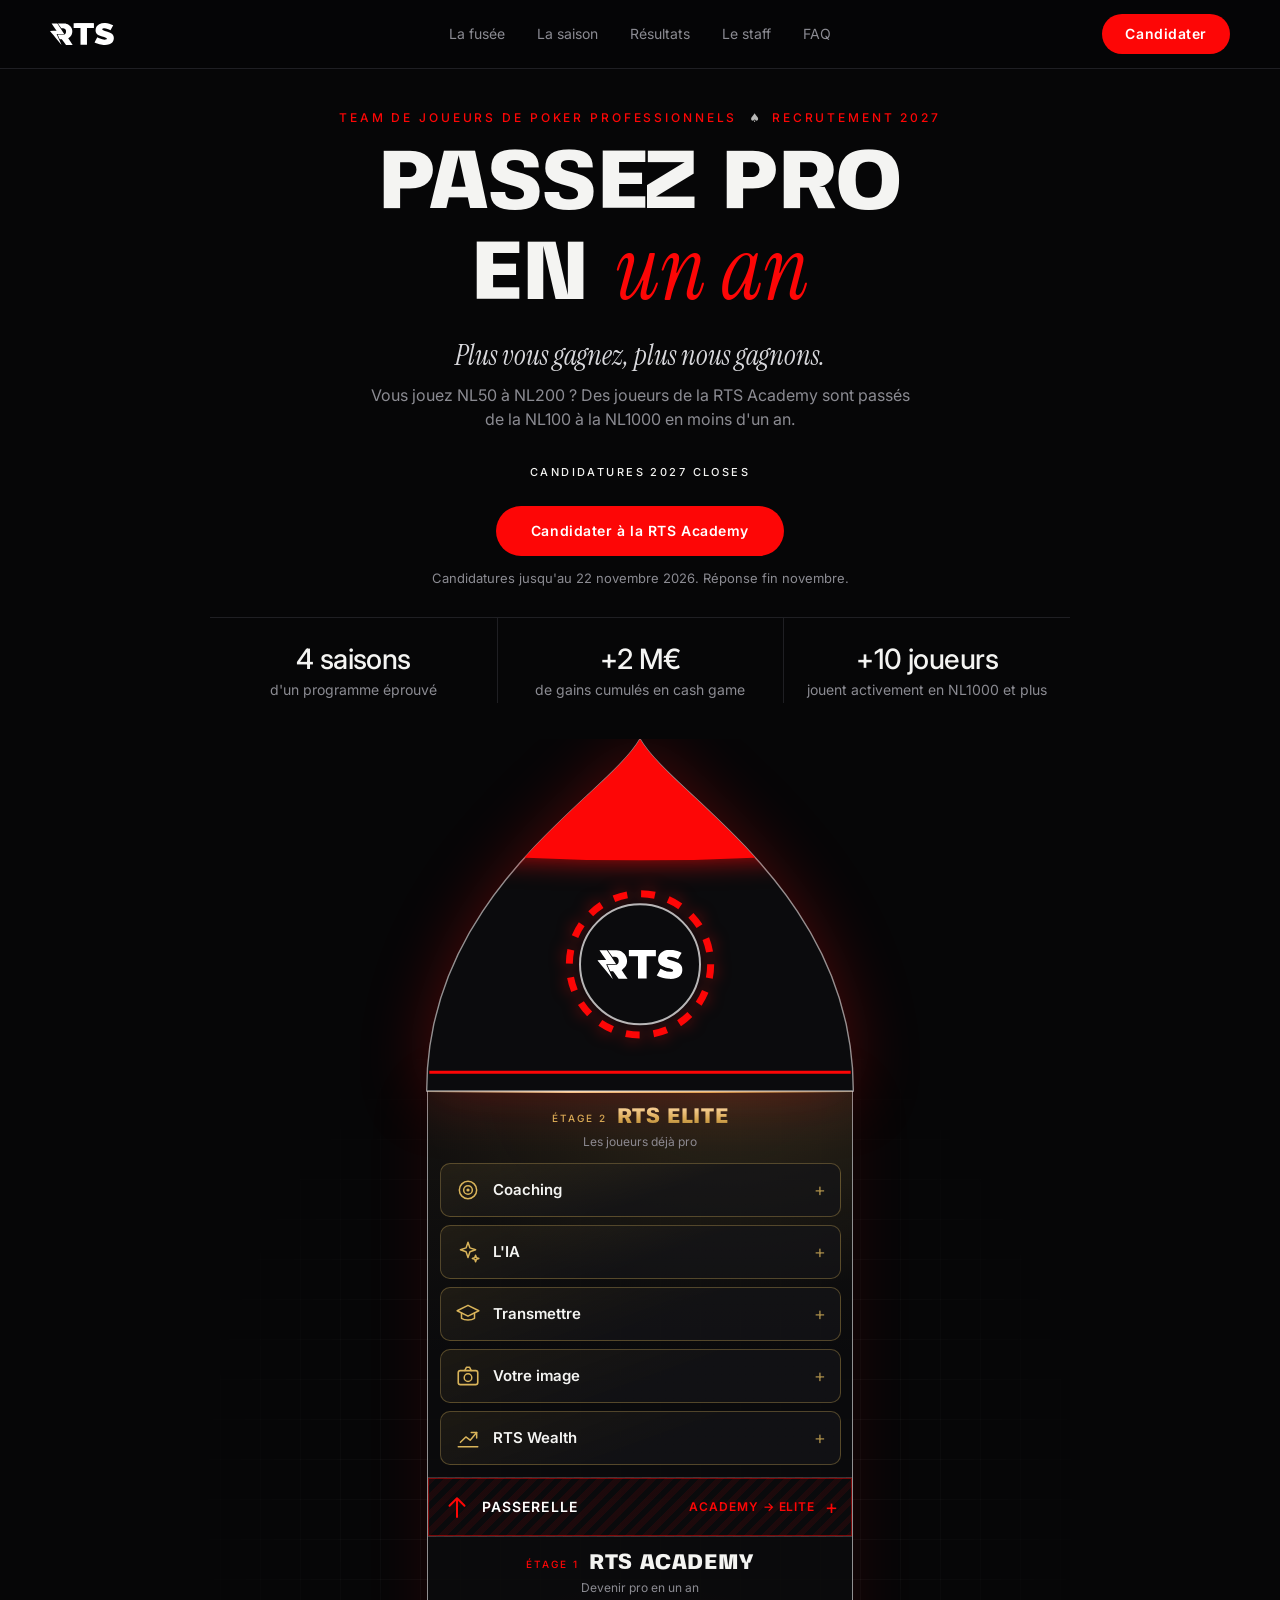
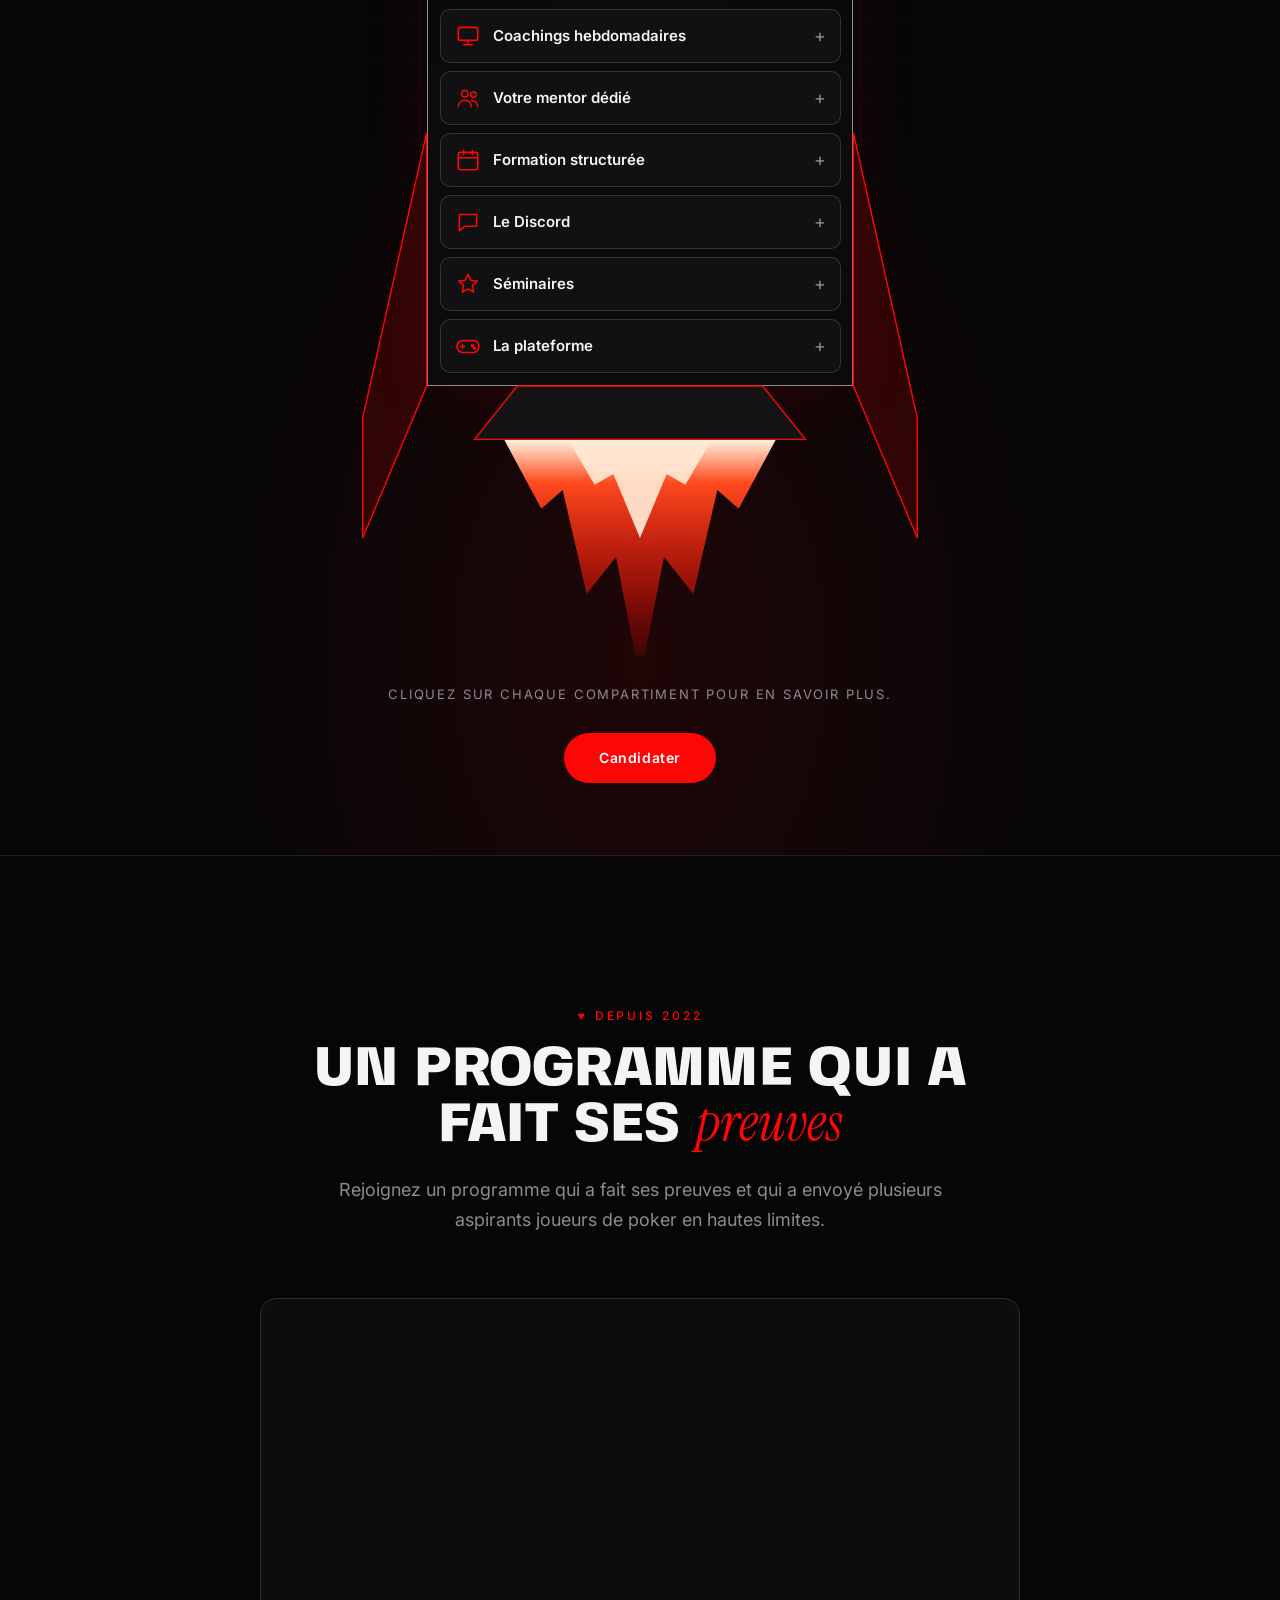
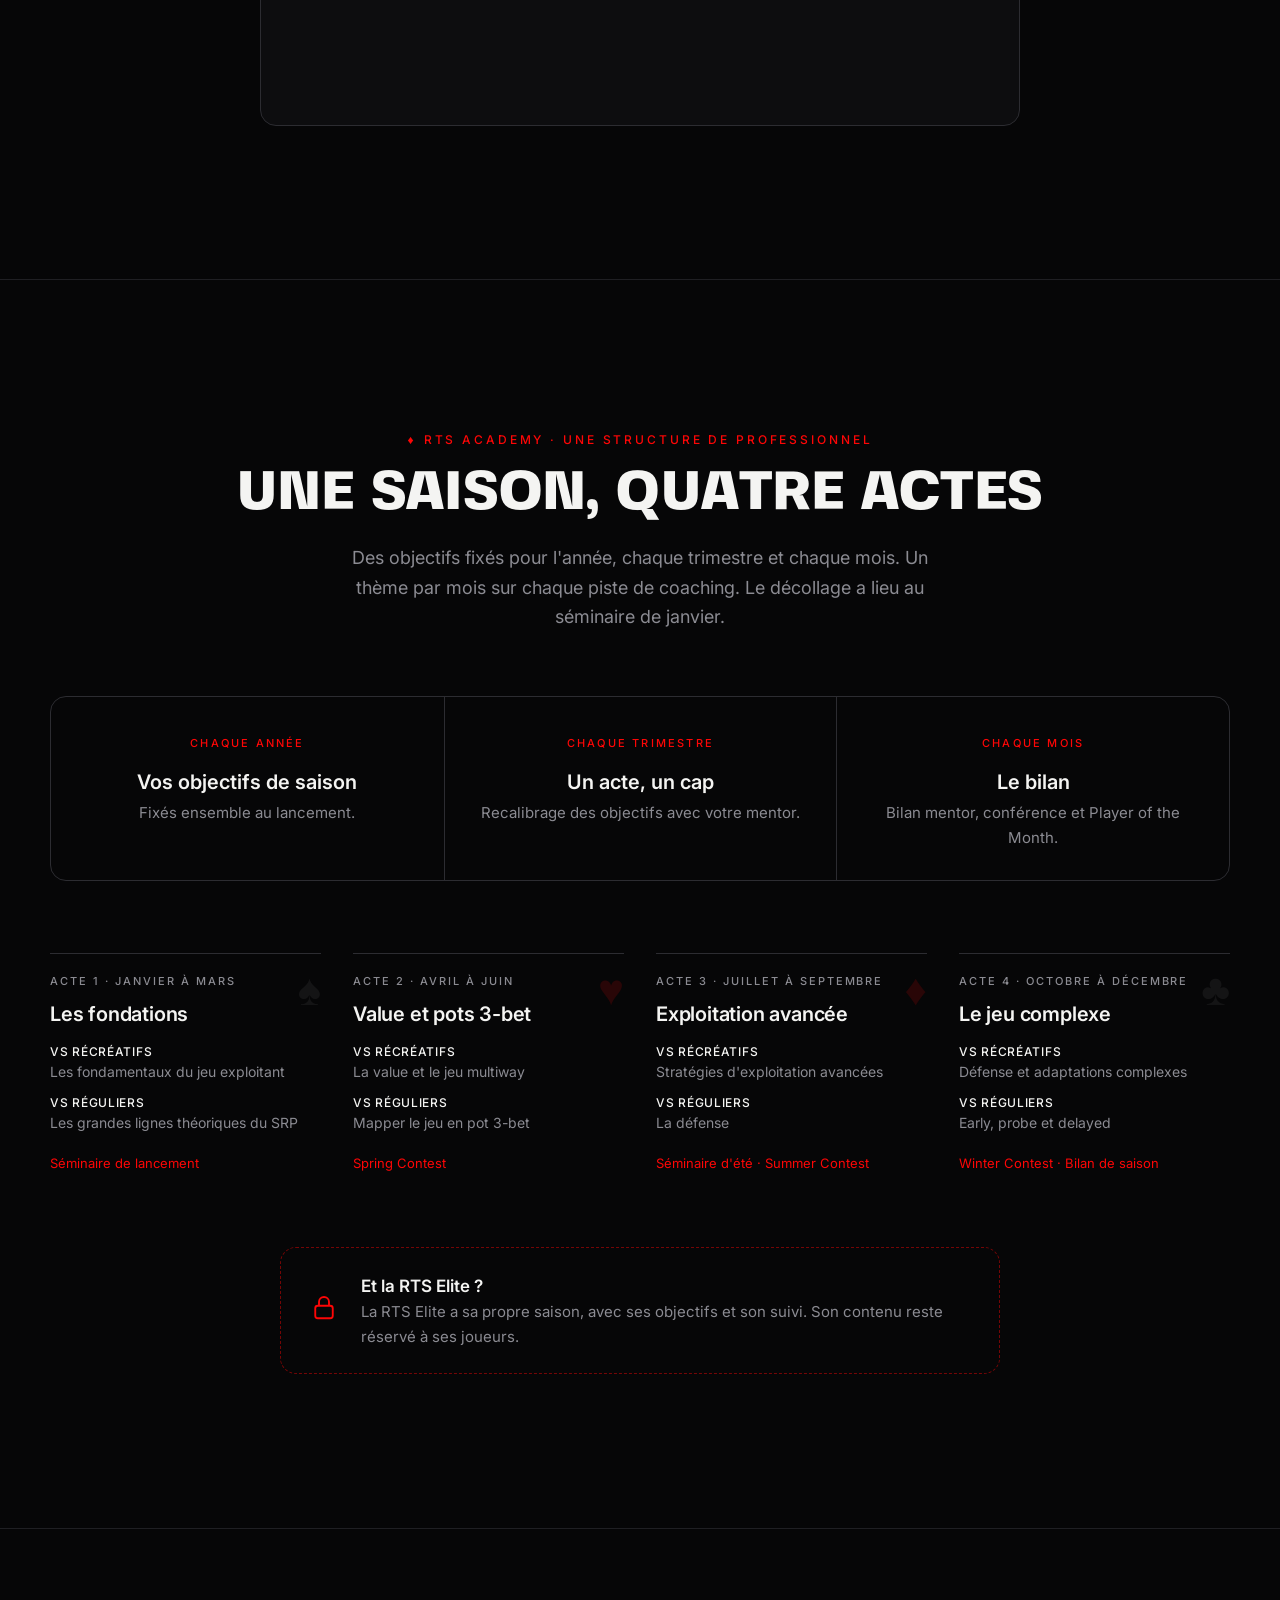
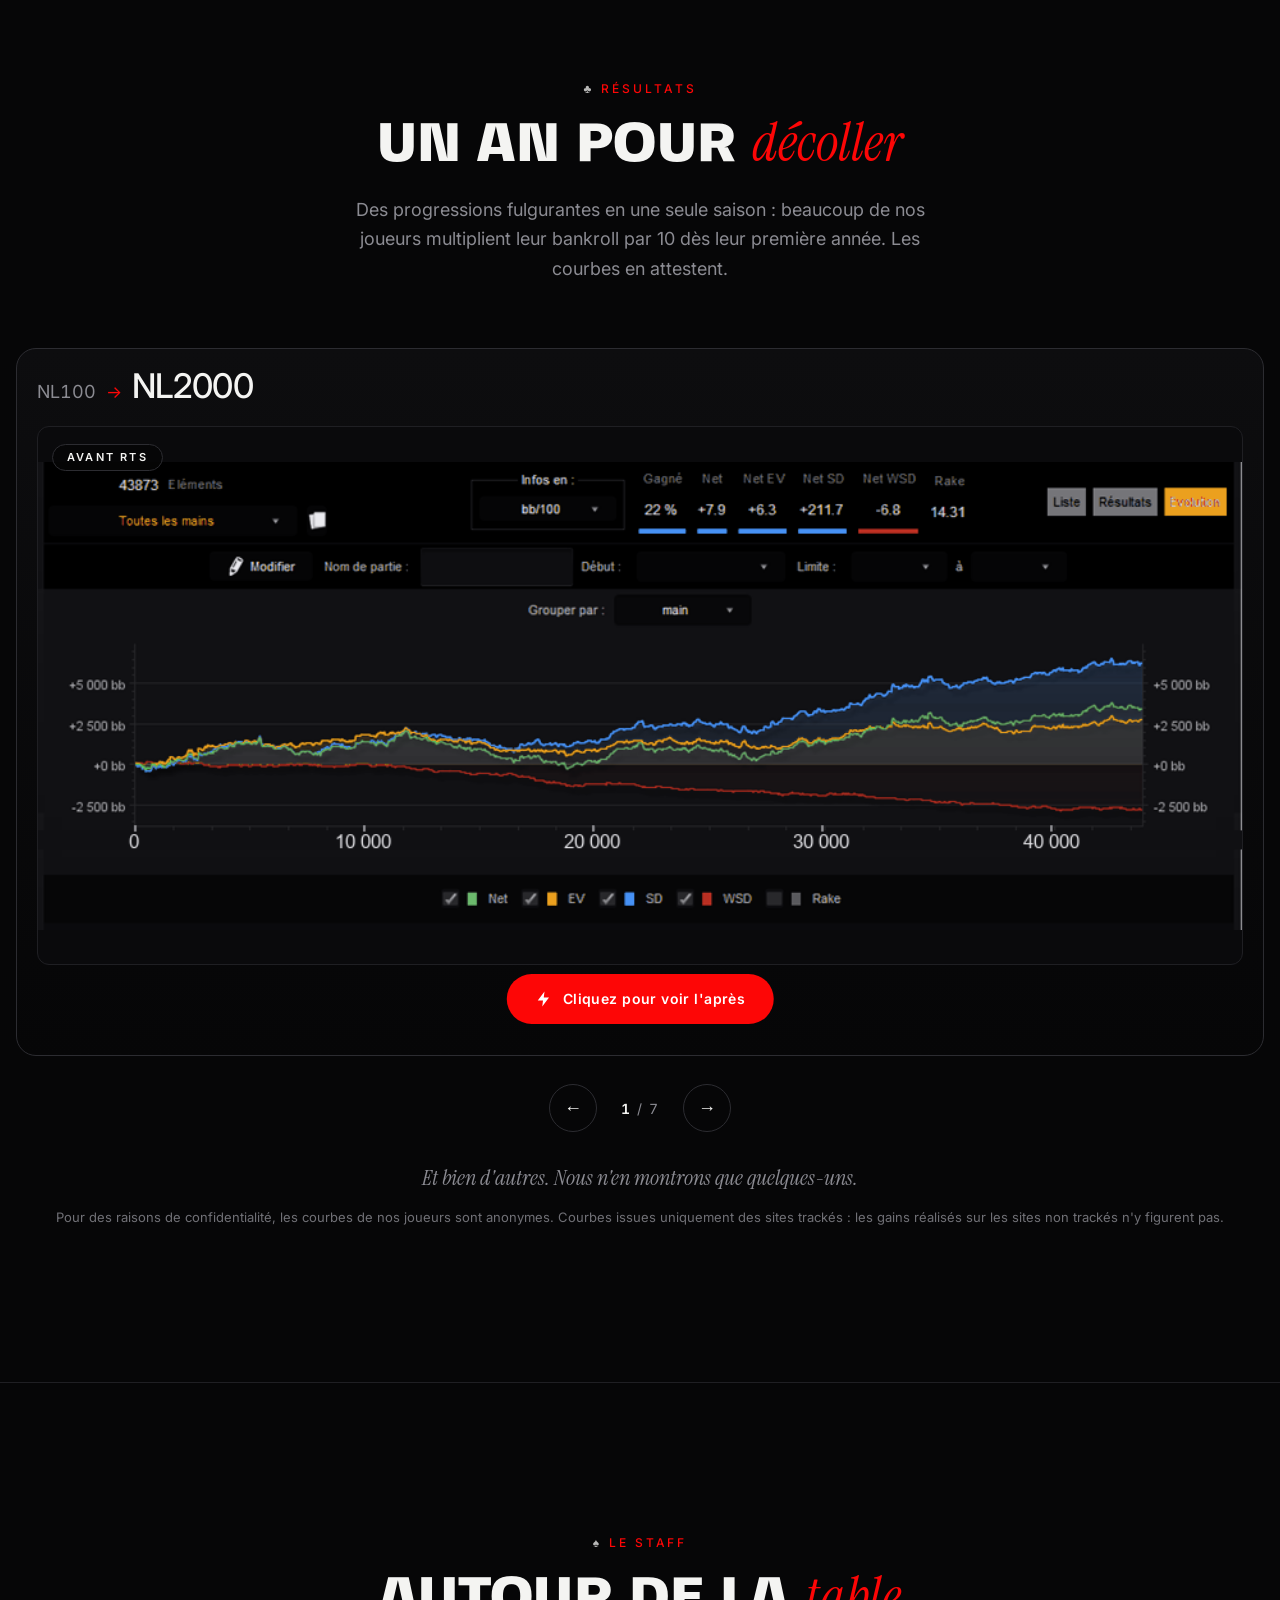
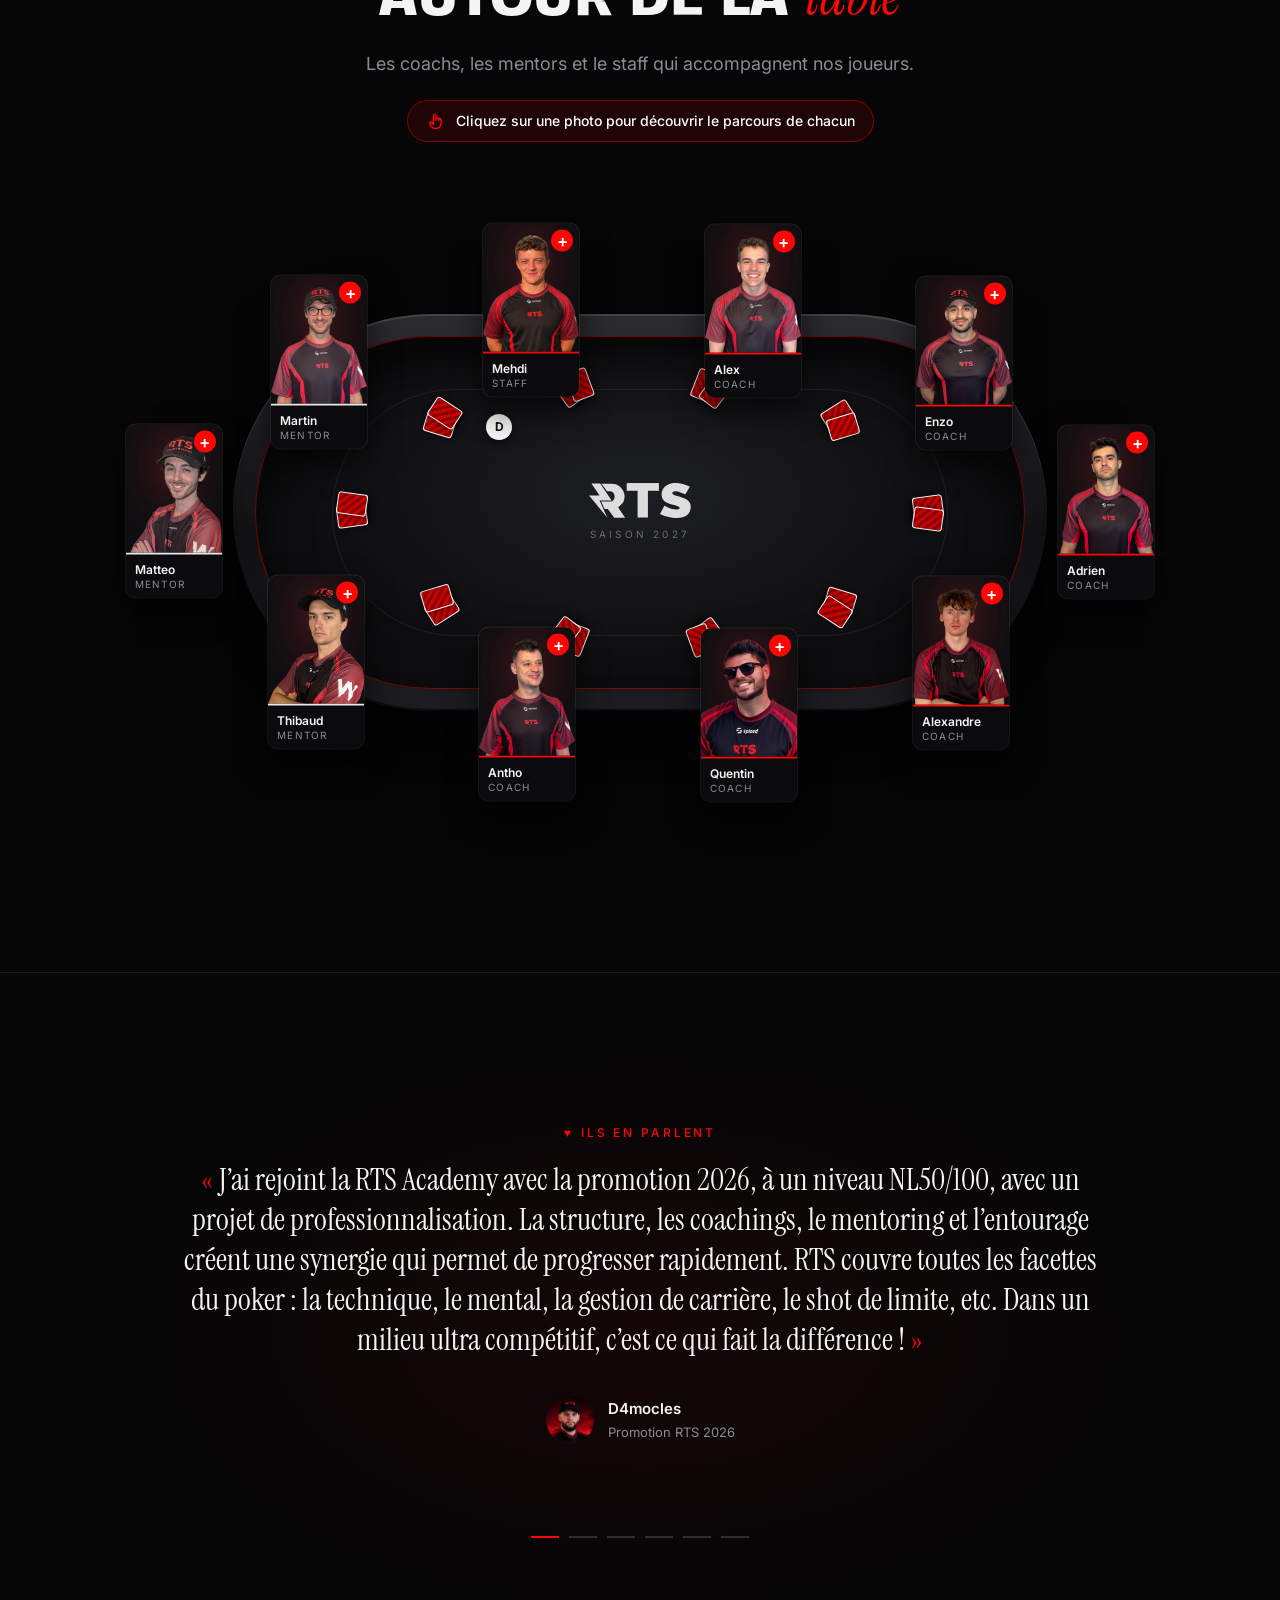
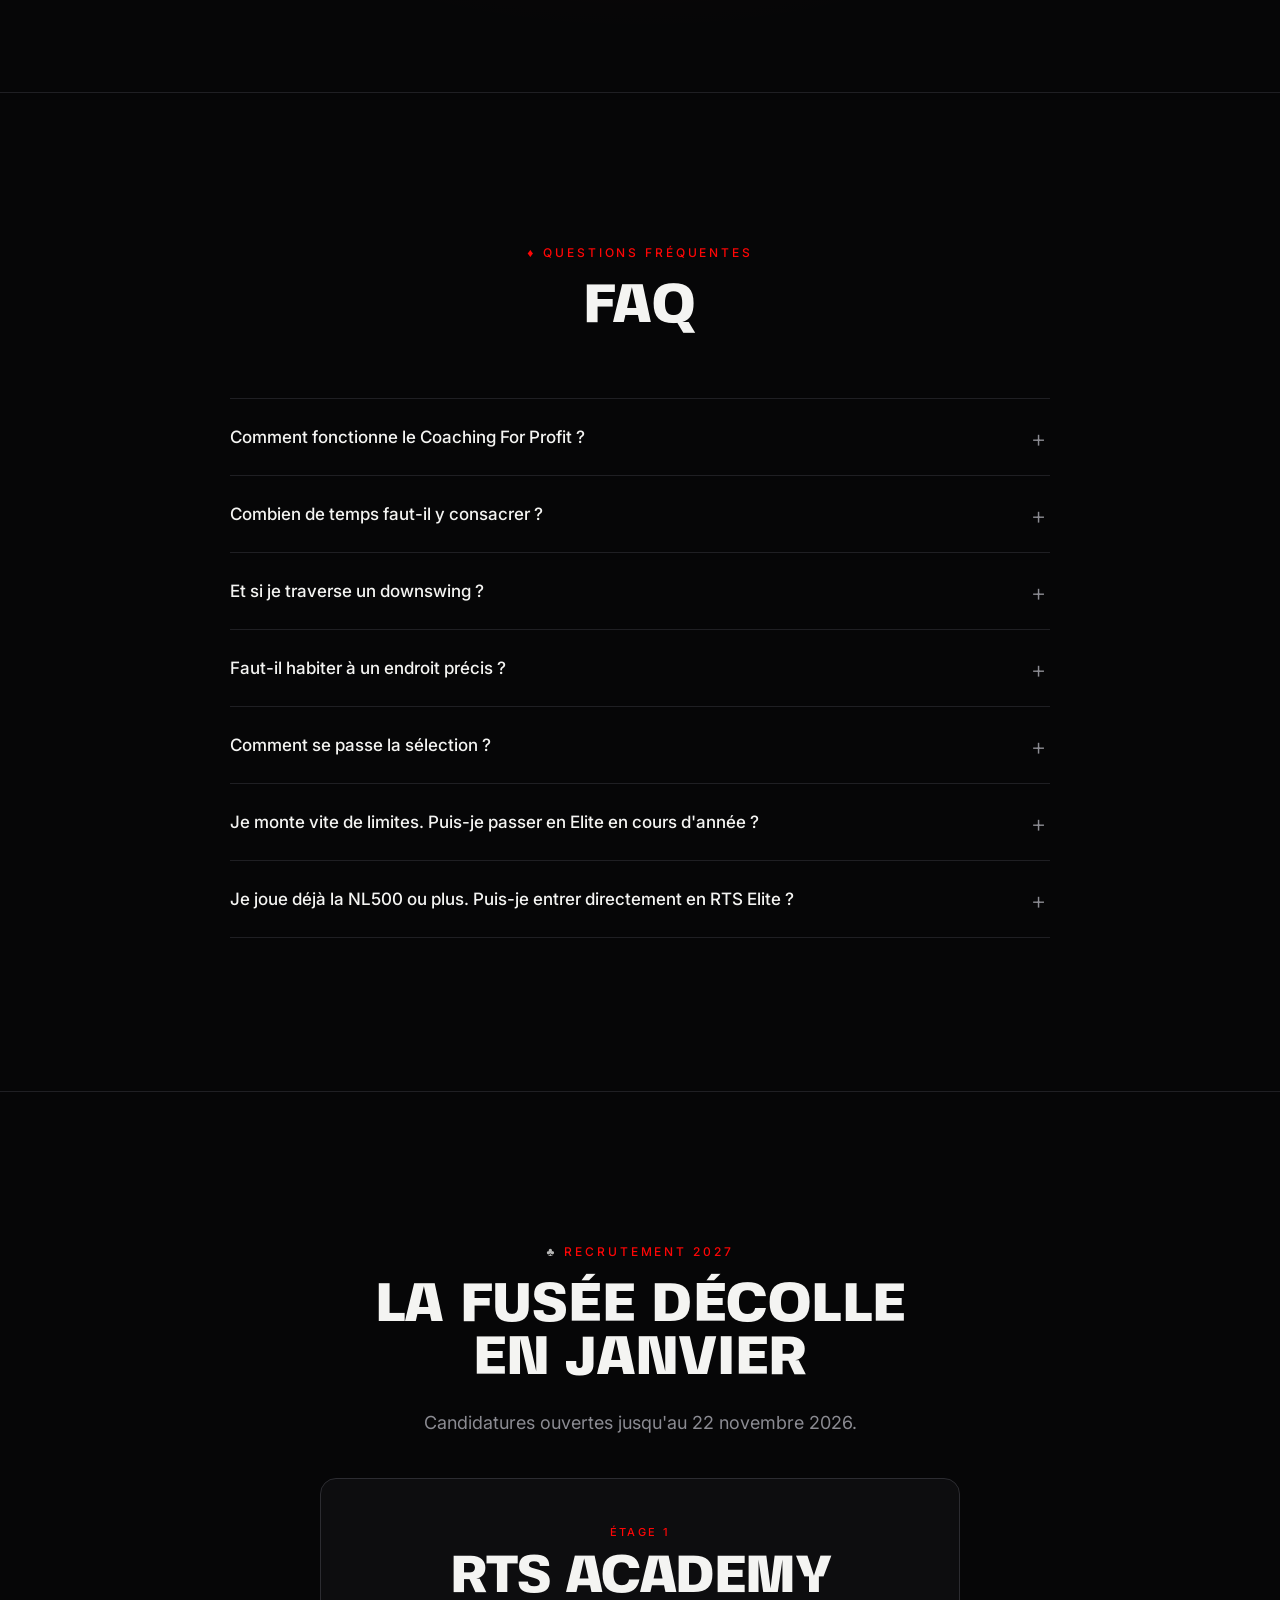
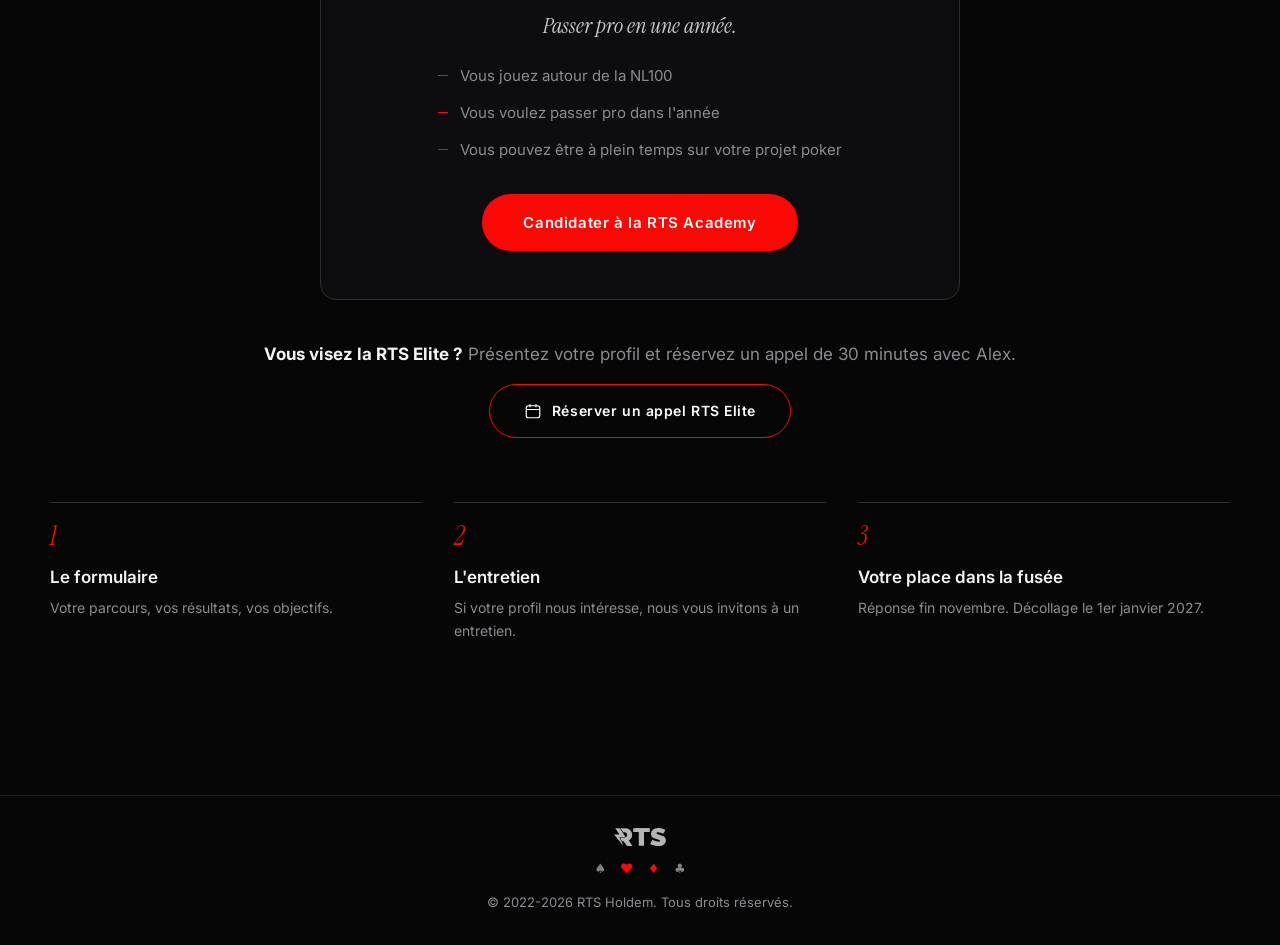
==== commit ff91323f: "Team: Antho is now a coach" ====
--- a/index.html
+++ b/index.html
@@ -136,7 +136,7 @@
   <h3 class="r-title">Des coachings chaque semaine</h3>
   <p>En petits groupes, face aux joueurs récréatifs et face aux réguliers. Un fil directeur sur toute l'année, construit par les coachs.</p>
   <p class="r-hint">Cliquez sur une photo pour découvrir son parcours.</p>
-  <div class="r-faces"><button class="face" data-person="Enzo"><img src="img/equipe-enzo.webp?v=5" alt=""><span>Enzo</span></button><button class="face" data-person="Adrien"><img src="img/equipe-adrien.webp?v=5" alt=""><span>Adrien</span></button><button class="face" data-person="Alexandre"><img src="img/equipe-alexandre.webp?v=5" alt=""><span>Alexandre</span></button></div>
+  <div class="r-faces"><button class="face" data-person="Enzo"><img src="img/equipe-enzo.webp?v=5" alt=""><span>Enzo</span></button><button class="face" data-person="Adrien"><img src="img/equipe-adrien.webp?v=5" alt=""><span>Adrien</span></button><button class="face" data-person="Alexandre"><img src="img/equipe-alexandre.webp?v=5" alt=""><span>Alexandre</span></button><button class="face" data-person="Antho"><img src="img/equipe-anthony.webp?v=5" alt=""><span>Antho</span></button></div>
 </template>
 <template class="room-tpl" data-id="a-mentor" data-img="img/fusee/a-mentor.webp?v=4">
   <p class="r-tag">RTS Academy · Mentorat</p>
@@ -144,7 +144,7 @@
   <p>Chaque joueur est suivi par son propre mentor, un joueur de la RTS Elite qui a déjà accompli ce que vous voulez accomplir. Une vraie relation se crée avec un joueur plus expérimenté : il connaît le chemin parce qu'il l'a déjà parcouru, et il vous aide à atteindre vos objectifs.</p>
   <p>Il répond à vos mains sur le Discord et fait un bilan avec vous chaque mois.</p>
   <p class="r-hint">Cliquez sur une photo pour découvrir son parcours.</p>
-  <div class="r-faces"><button class="face" data-person="Antho"><img src="img/equipe-anthony.webp?v=5" alt=""><span>Antho</span></button><button class="face" data-person="Thibaud"><img src="img/equipe-thibaud.webp?v=5" alt=""><span>Thibaud</span></button><button class="face" data-person="Matteo"><img src="img/equipe-matteo.webp?v=5" alt=""><span>Matteo</span></button><button class="face" data-person="Mentor 2027" data-kind="mentor" data-role="Promotion RTS 2027" data-tags="Team RTS Elite" data-bio="De nouveaux mentors pour 2027, issus des meilleurs talents de la RTS Academy, seront dévoilés prochainement."><img src="img/equipe-photo-a-venir.webp" alt=""><span>Mentor 2027</span></button></div>
+  <div class="r-faces"><button class="face" data-person="Thibaud"><img src="img/equipe-thibaud.webp?v=5" alt=""><span>Thibaud</span></button><button class="face" data-person="Matteo"><img src="img/equipe-matteo.webp?v=5" alt=""><span>Matteo</span></button><button class="face" data-person="Mentor 2027" data-kind="mentor" data-role="Promotion RTS 2027" data-tags="Team RTS Elite" data-bio="De nouveaux mentors pour 2027, issus des meilleurs talents de la RTS Academy, seront dévoilés prochainement."><img src="img/equipe-photo-a-venir.webp" alt=""><span>Mentor 2027</span></button></div>
 </template>
 <template class="room-tpl" data-id="a-structure" data-img="img/fusee/a-structure.webp">
   <p class="r-tag">RTS Academy · Formation structurée</p>
@@ -330,7 +330,7 @@
 </section>
 
 <!-- ============ L'ÉQUIPE : autour de la table ============
-     The staff only (5 coachs, 4 mentors, Mehdi) at a 10-max table. One <button class="seat KIND"> per person
+     The staff only (6 coachs, 3 mentors, Mehdi) at a 10-max table. One <button class="seat KIND"> per person
      (KIND = staff | coach | mentor). main.js places seats and their hole cards around the table; click = bio.
      Photo: img/team-<firstname>.webp, portrait 3:4, face centered. -->
 <section class="section" id="equipe">
@@ -373,11 +373,11 @@
 
 À très vite !"><img src="img/equipe-alexandre.webp?v=5" alt=""><span class="plate"><b>Alexandre</b><small>Coach</small></span></button>
         <button class="seat coach" data-name="Quentin" data-video="https://www.youtube.com/shorts/GnLOl1b-P8E" data-video-label="Voir son interview (format court)" data-kind="coach" data-role="Coach" data-tags="Elite" data-bio="Joueur de cash game professionnel et mentor RTS, il rejoint l&#x27;équipe de coachs de la RTS Elite en 2027."><img src="img/equipe-quentin.webp?v=5" alt=""><span class="plate"><b>Quentin</b><small>Coach</small></span></button>
-        <button class="seat mentor" data-name="Antho" data-video="https://www.youtube.com/shorts/nytWY7gYX48" data-video-label="Voir son interview (format court)" data-kind="mentor" data-role="Mentor" data-tags="Academy" data-bio="Antho, joueur de cash-game, depuis maintenant 3 ans chez RTS. Après une première année en tant qu&#x27;élève uniquement, j&#x27;ai pu faire NL100 to NL1000 en 1 an au sein de RTS grâce à une formation technique complète et poussée.
+        <button class="seat coach" data-name="Antho" data-video="https://www.youtube.com/shorts/nytWY7gYX48" data-video-label="Voir son interview (format court)" data-kind="coach" data-role="Coach" data-tags="Academy" data-bio="Antho, joueur de cash-game, depuis maintenant 3 ans chez RTS. Après une première année en tant qu&#x27;élève uniquement, j&#x27;ai pu faire NL100 to NL1000 en 1 an au sein de RTS grâce à une formation technique complète et poussée.
 
 Aujourd&#x27;hui, j&#x27;évolue toujours en NL1000 avec quelques shots en NL2000, je continue de progresser comme au premier jour !
 
-Je suis depuis 2 ans mentor pour les joueurs de RTS Academy. J&#x27;accompagne les joueurs à travers leurs aventures chez RTS, pour optimiser leurs années : voir s&#x27;ils ont bien compris et appliquent bien les coachings, faire des stratégies de shot, aider à traverser des périodes de bad run... et bien d&#x27;autres choses !"><img src="img/equipe-anthony.webp?v=5" alt=""><span class="plate"><b>Antho</b><small>Mentor</small></span></button>
+Je suis depuis 2 ans mentor pour les joueurs de RTS Academy. J&#x27;accompagne les joueurs à travers leurs aventures chez RTS, pour optimiser leurs années : voir s&#x27;ils ont bien compris et appliquent bien les coachings, faire des stratégies de shot, aider à traverser des périodes de bad run... et bien d&#x27;autres choses !"><img src="img/equipe-anthony.webp?v=5" alt=""><span class="plate"><b>Antho</b><small>Coach</small></span></button>
         <button class="seat mentor" data-name="Thibaud" data-video="https://www.youtube.com/watch?v=SWM047Ck3wA" data-video-label="Voir son interview" data-kind="mentor" data-role="Mentor" data-tags="Academy" data-bio="Issu de la RTS Academy 2025, il est passé de la NL100 à la NL1000 en moins d&#x27;un an, puis jusqu&#x27;à la NL2000. Player of the Month de mars 2026, un mois record.
 
 Mentor : il accompagne un joueur de la RTS Academy tout au long de la saison, et l&#x27;aide à atteindre ce qu&#x27;il a lui-même déjà accompli."><img src="img/equipe-thibaud.webp?v=5" alt=""><span class="plate"><b>Thibaud</b><small>Mentor</small></span></button>
